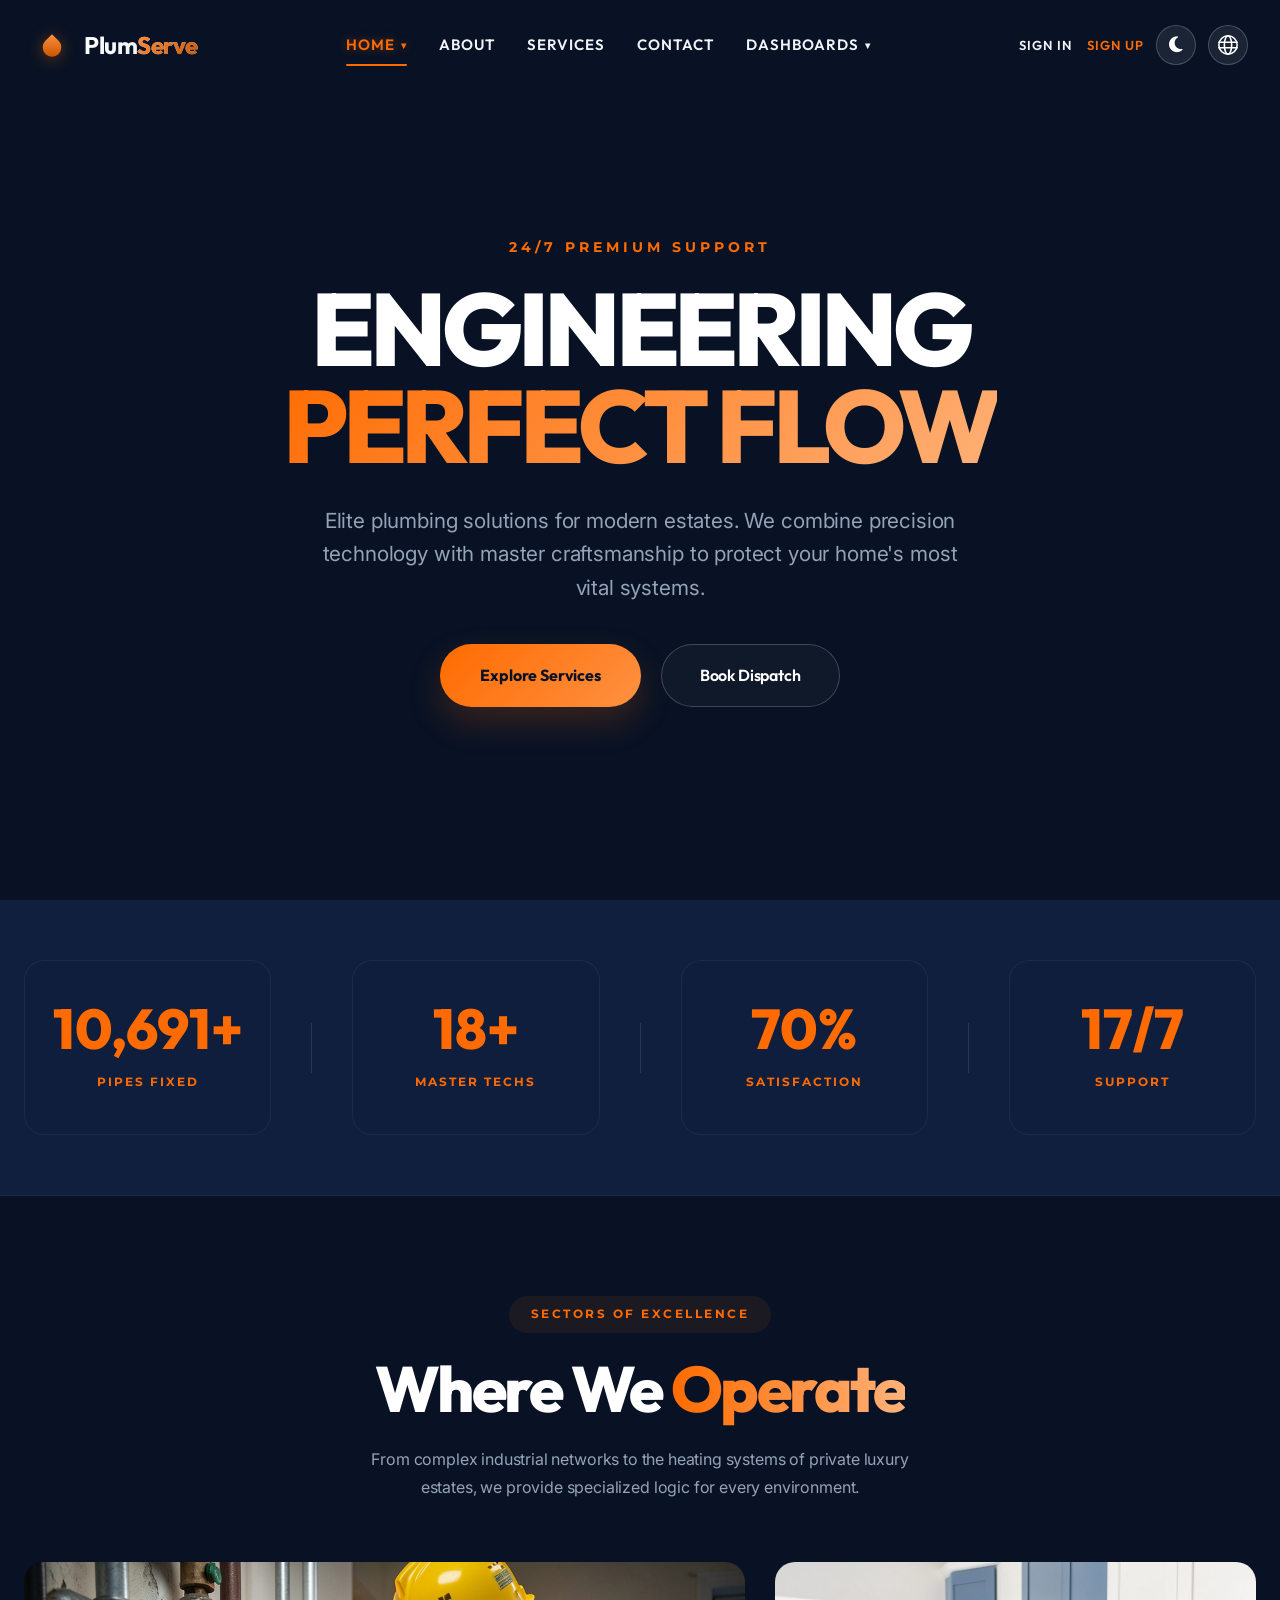
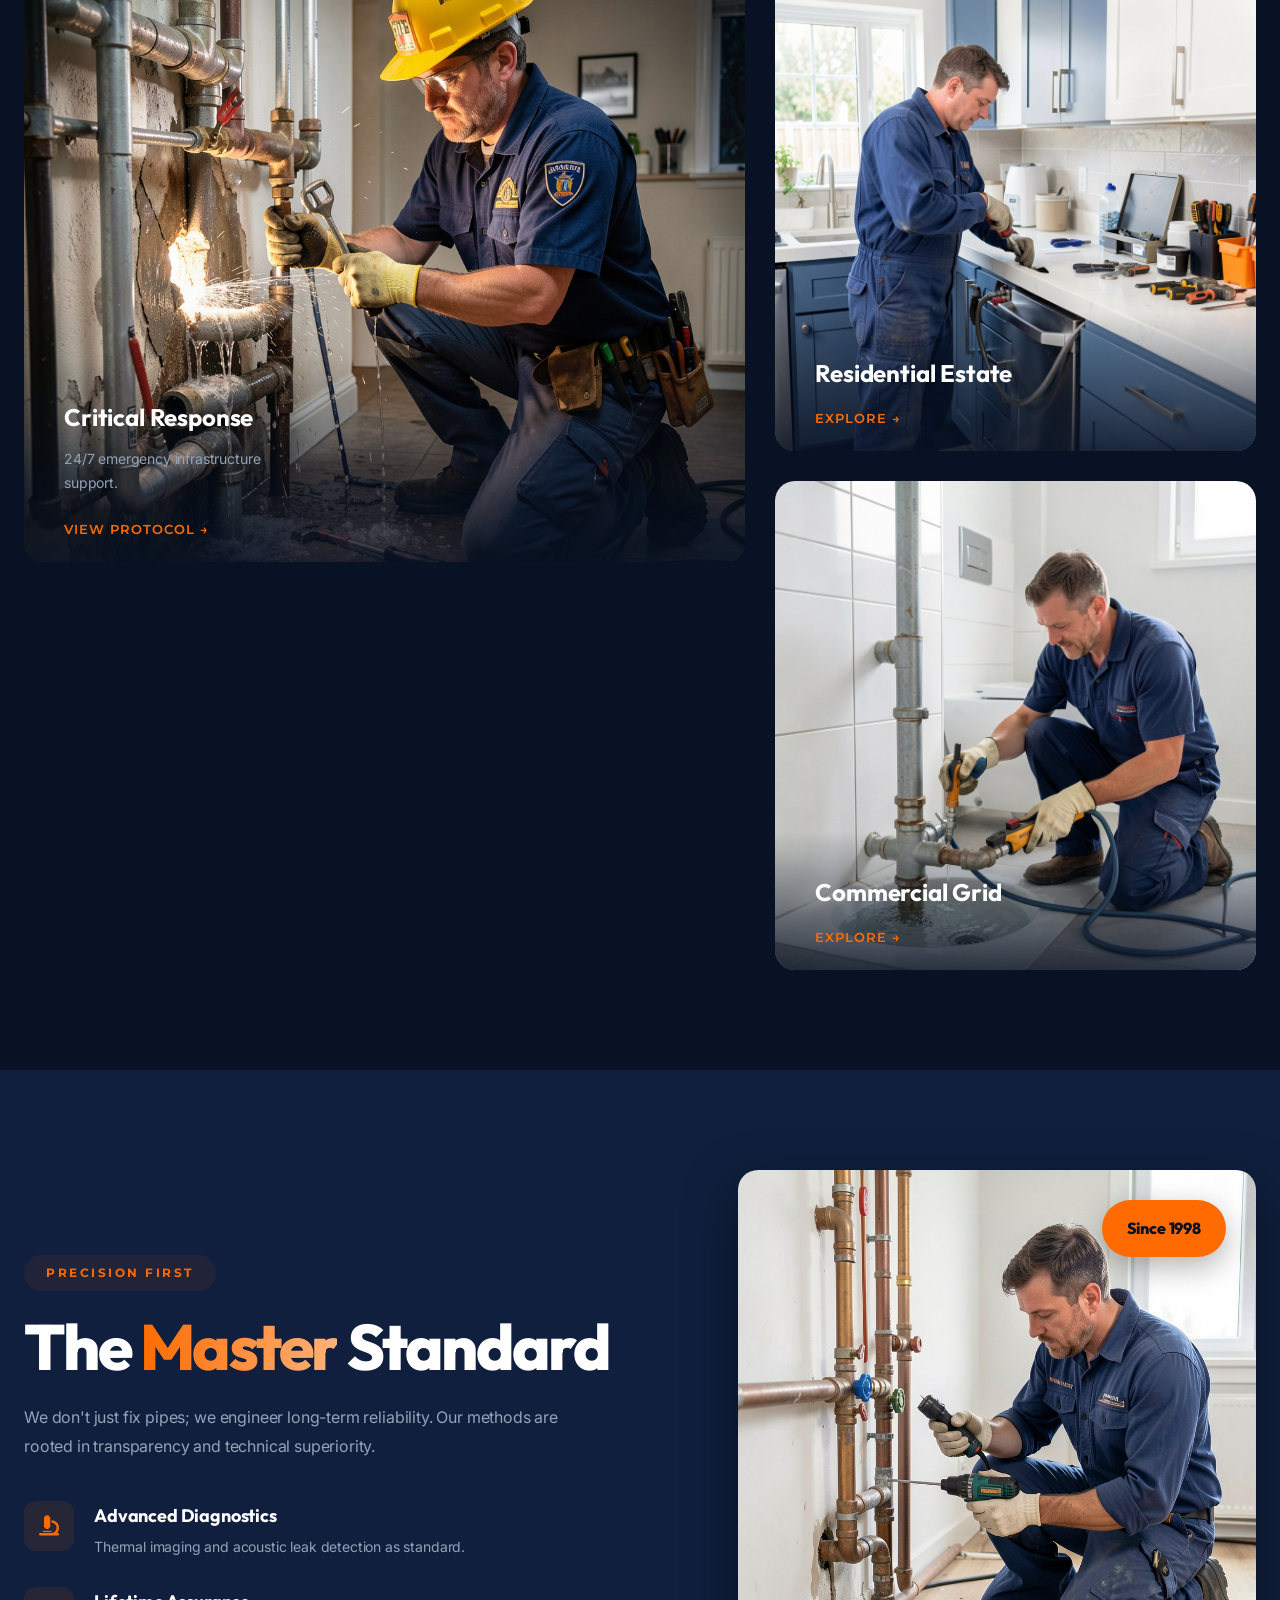
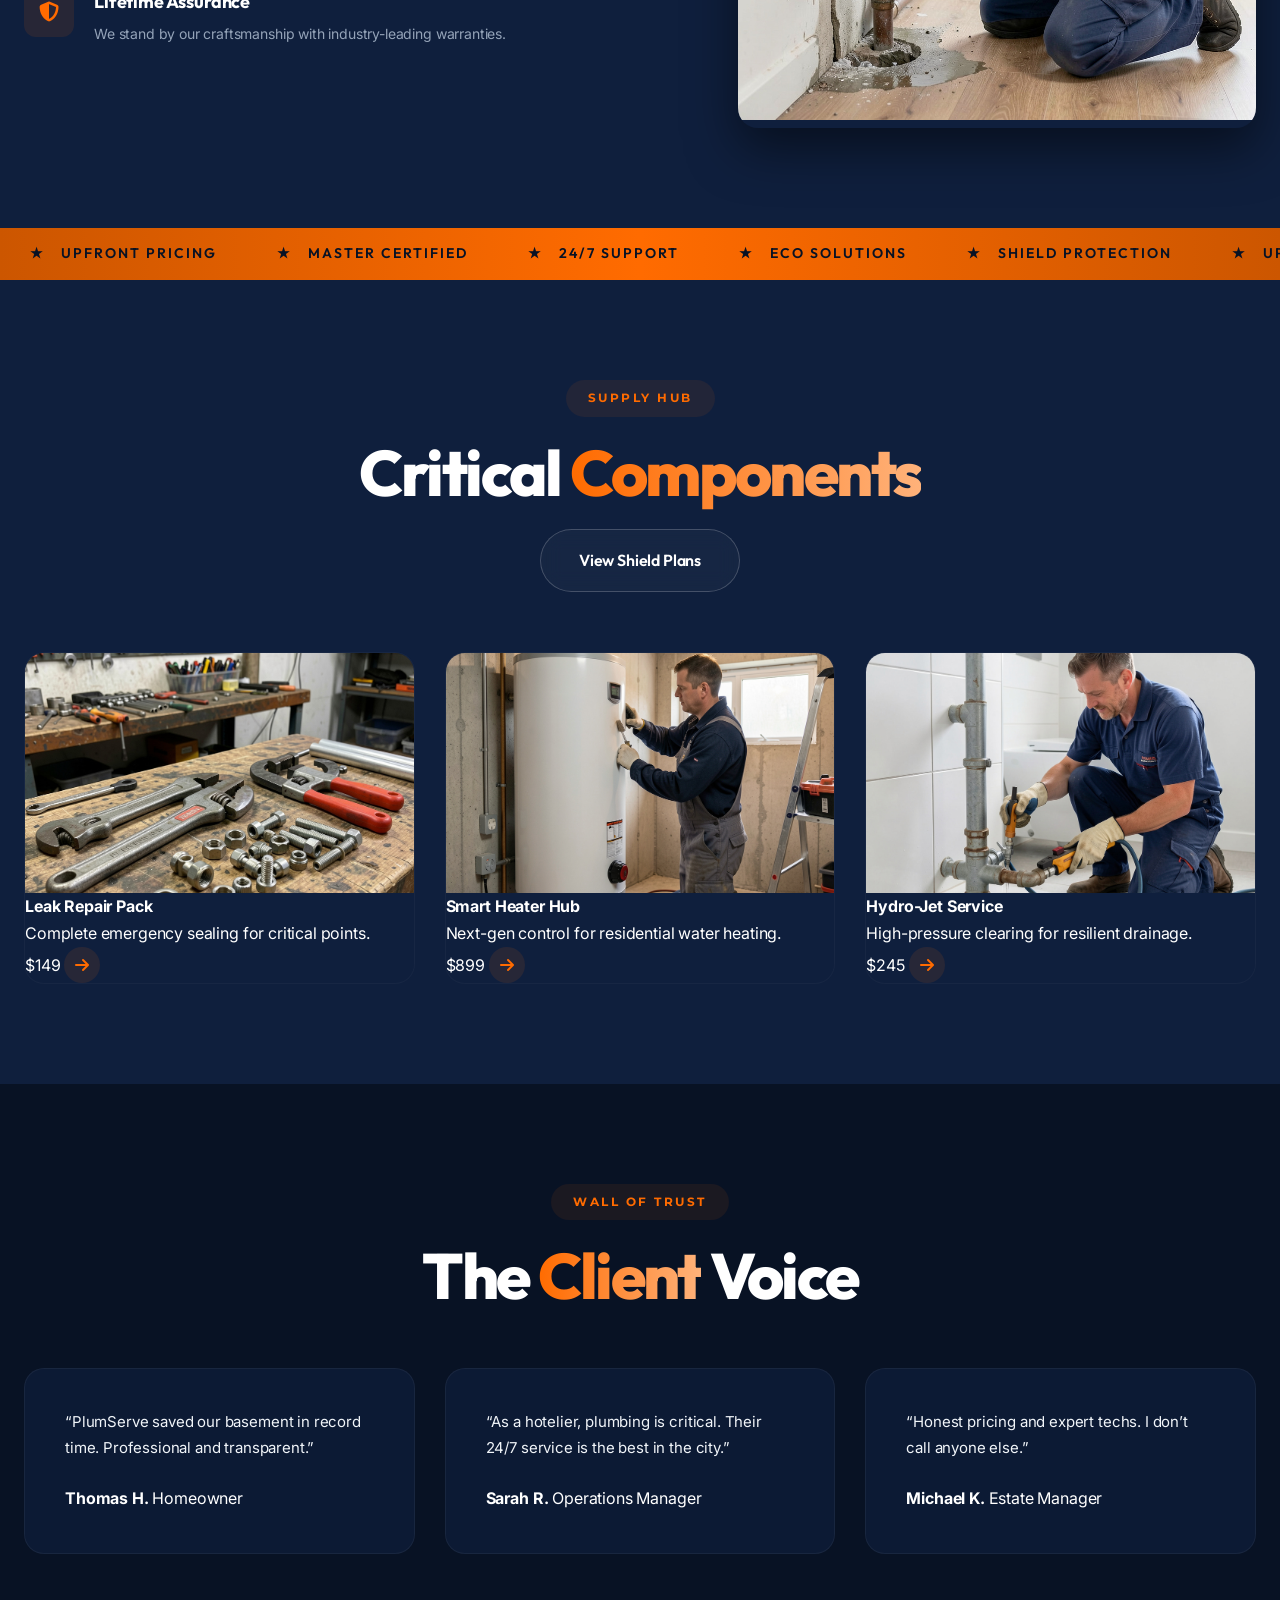
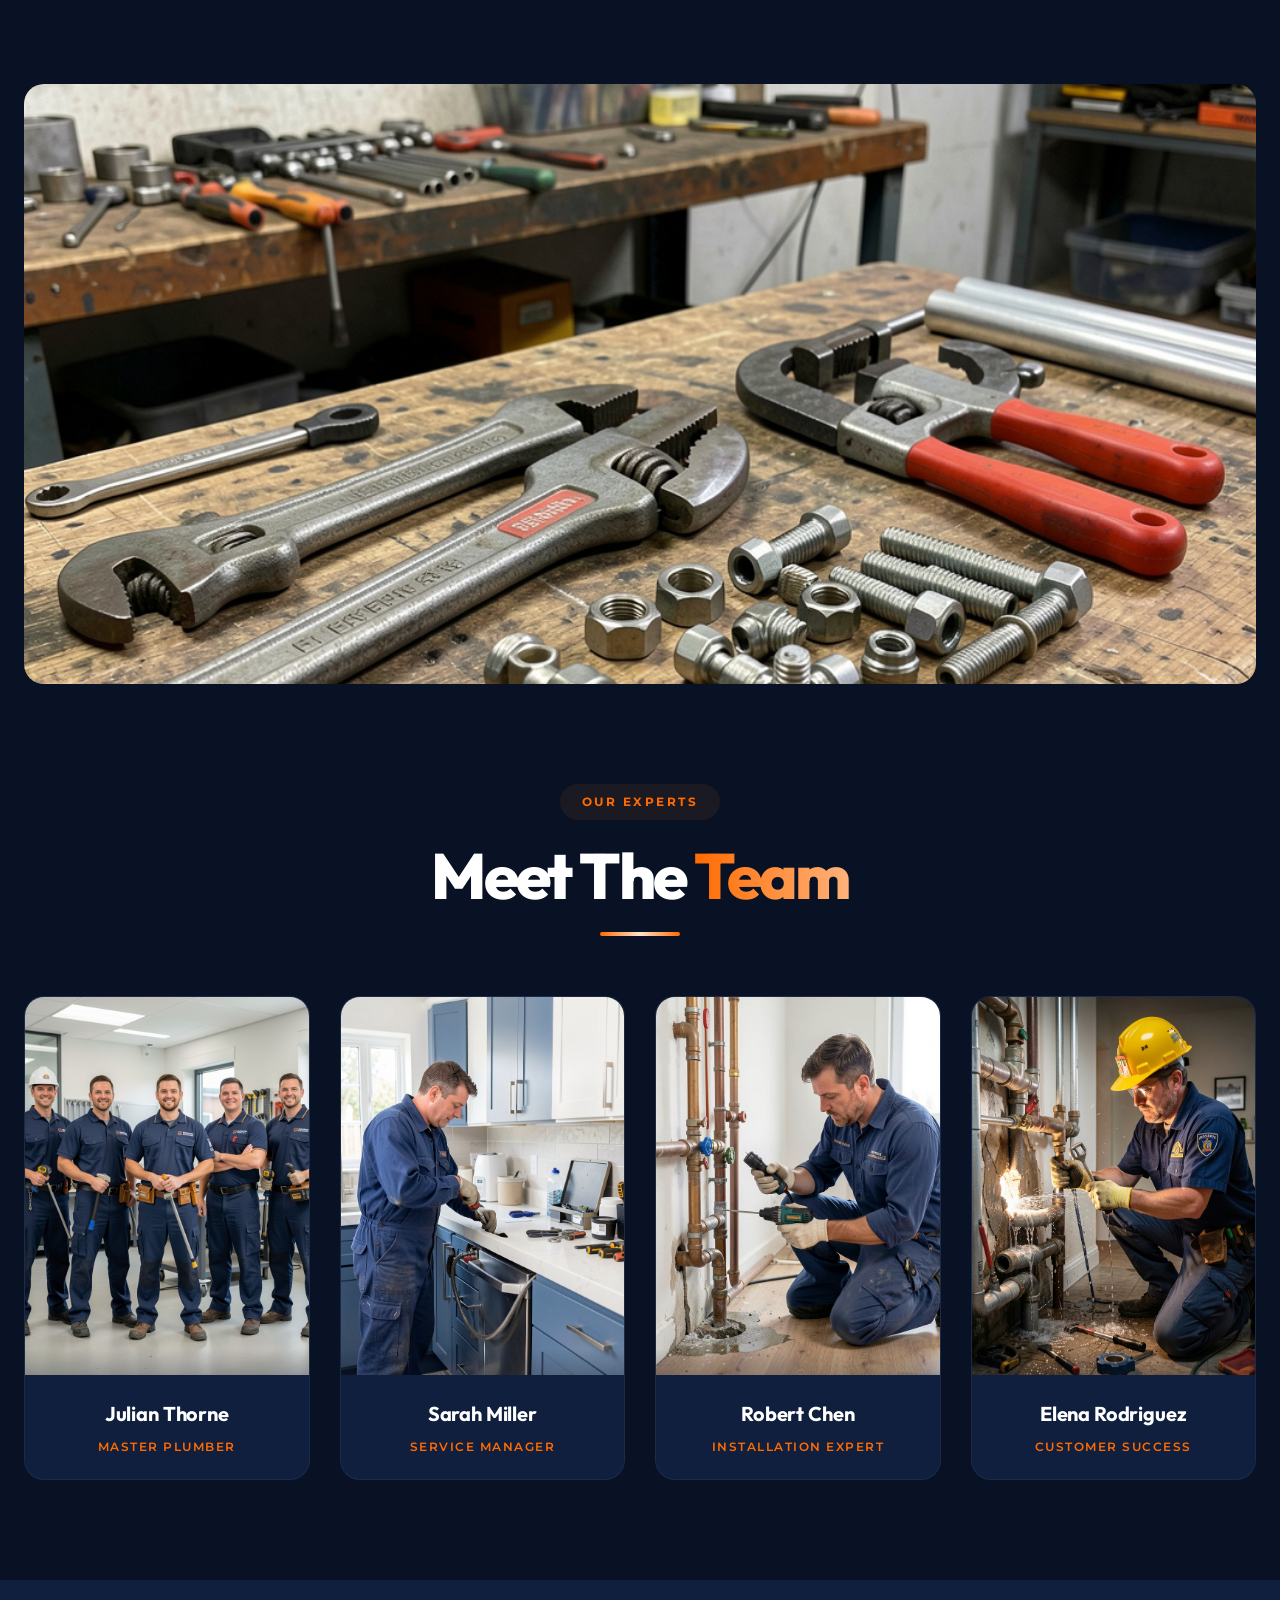
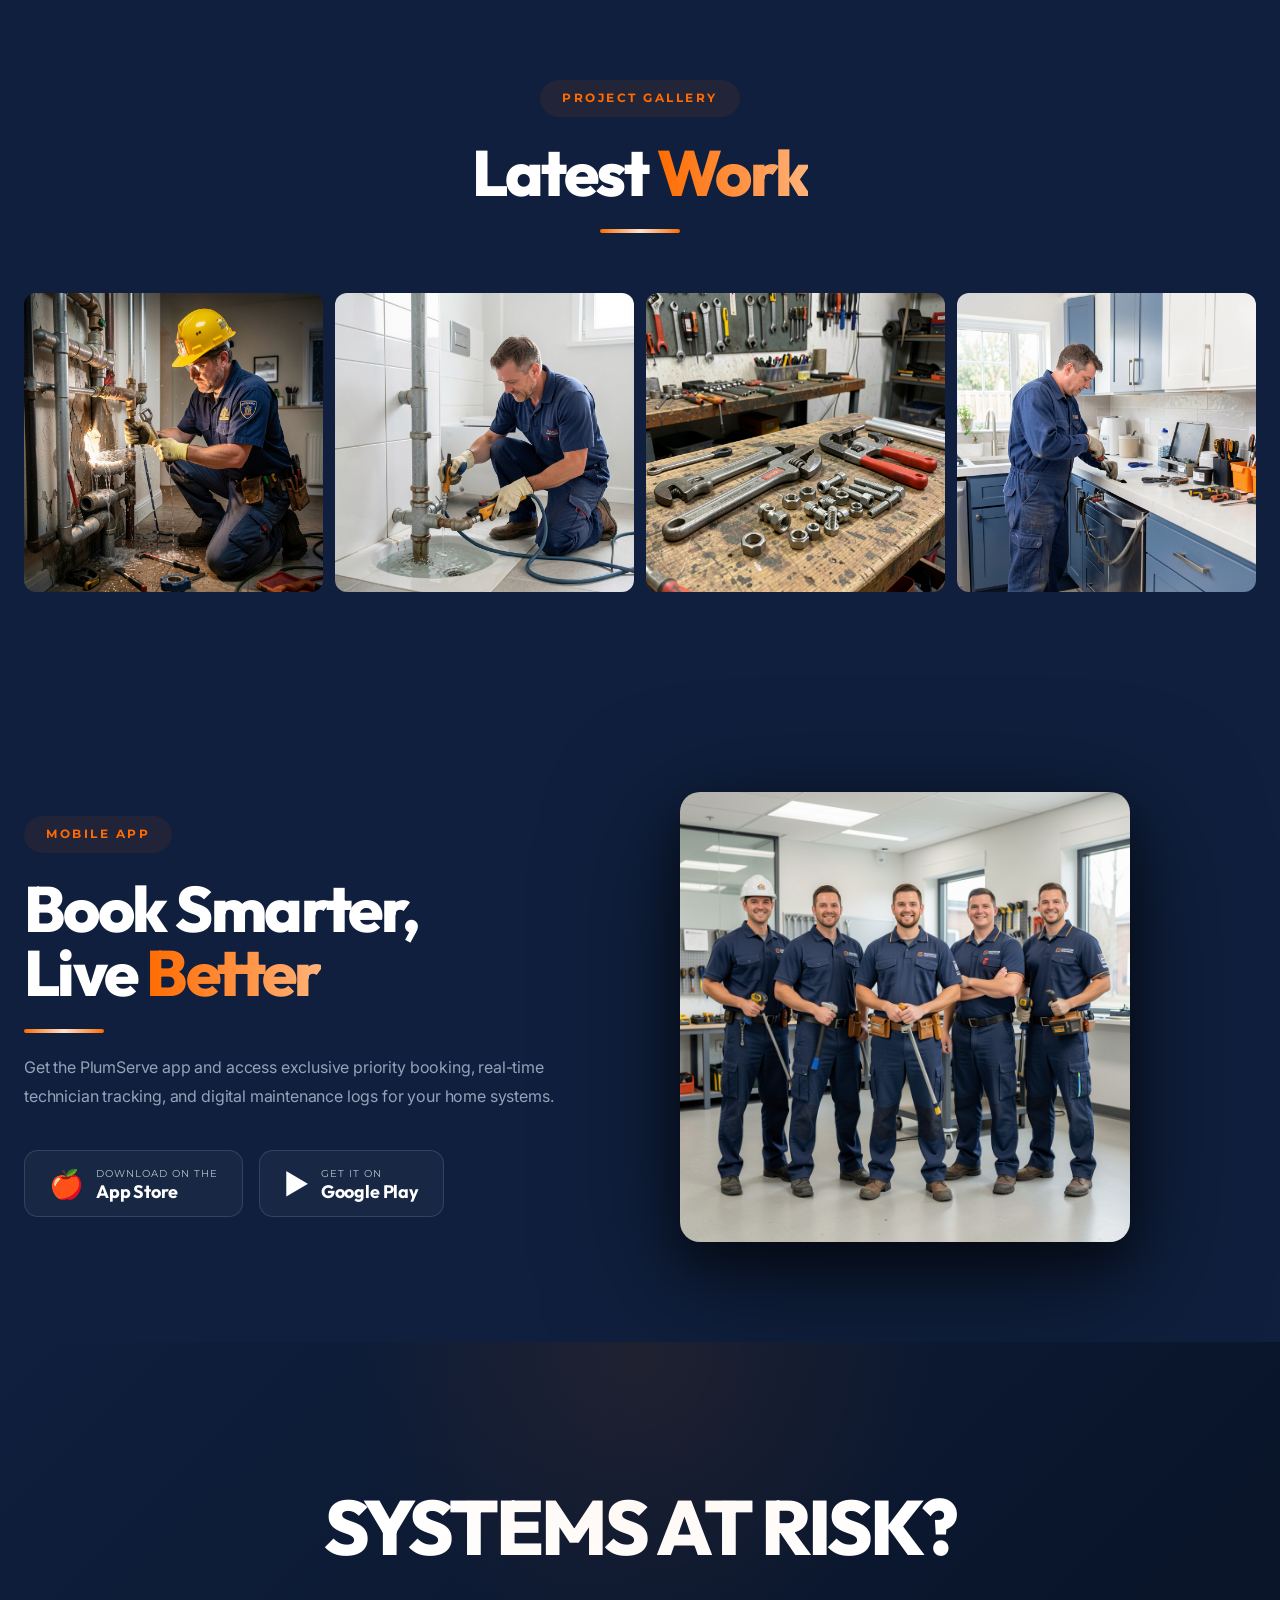
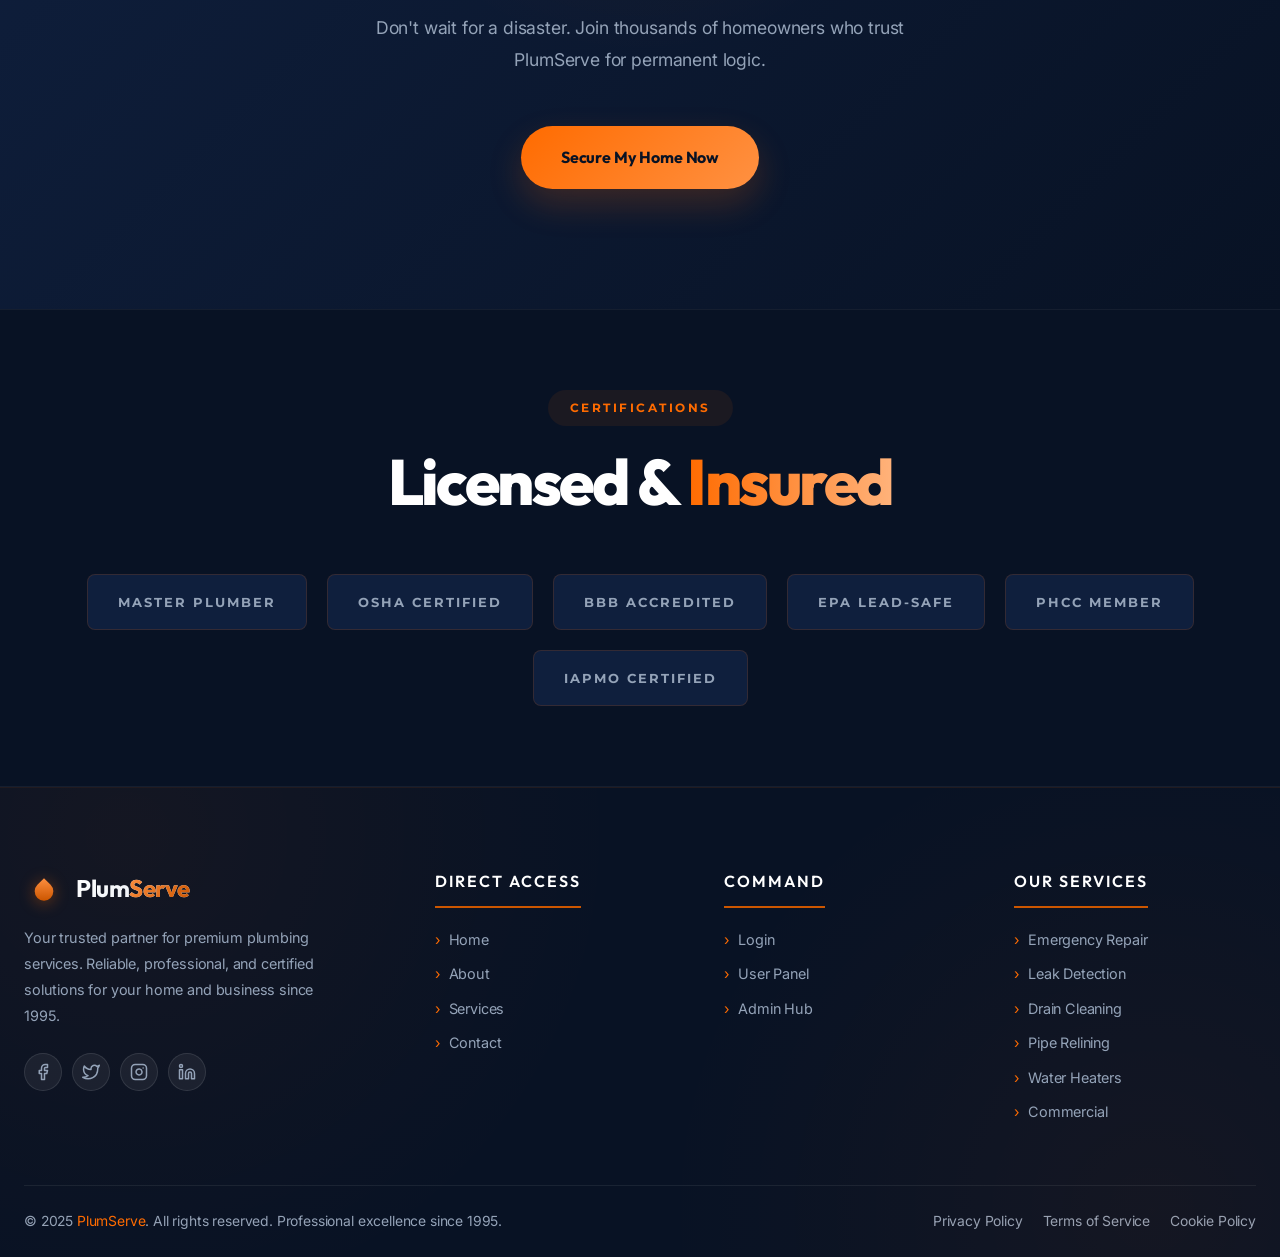
==== index.html @ 8a484437 "Initial commit" ====
<!DOCTYPE html>
<html lang="en" dir="ltr">

<head>
    <meta charset="UTF-8" />
    <meta name="viewport" content="width=device-width, initial-scale=1.0" />
    <meta name="description"
        content="PlumServe – Premium Plumbing Services. Fast, reliable, and professional solutions for all your plumbing needs." />
    <title>PlumServe – Premium Plumbing Services</title>
    <!-- Google Fonts -->
    <link rel="preconnect" href="https://fonts.googleapis.com" />
    <link rel="preconnect" href="https://fonts.gstatic.com" crossorigin />
    <link
        href="https://fonts.googleapis.com/css2?family=Outfit:wght@300;400;500;600;700;800&family=Montserrat:wght@400;500;600;700&family=Inter:wght@300;400;500;600&display=swap"
        rel="stylesheet">
    <!-- Font Awesome -->
    <link rel="stylesheet" href="https://cdnjs.cloudflare.com/ajax/libs/font-awesome/6.4.0/css/all.min.css" />
    <link rel="stylesheet" href="css/style.css" />
    <link rel="icon" href="favicon.svg" type="image/svg+xml" />
</head>

<body>

    <!-- ════════════════════════════════════════
     HEADER
════════════════════════════════════════ -->
    <header id="header">
        <div class="header-inner">

            <!-- Logo -->
            <a href="index.html" class="logo">
                <div class="logo-icon">
                    <svg class="brand-logo-svg" viewBox="0 0 24 24" fill="none" xmlns="http://www.w3.org/2000/svg">
                        <path d="M12 2.69l5.66 5.66a8 8 0 1 1-11.31 0z" fill="url(#droplet-gradient)"/>
                        <defs>
                            <linearGradient id="droplet-gradient" x1="12" y1="2" x2="12" y2="22" gradientUnits="userSpaceOnUse">
                                <stop stop-color="#ff9142"/>
                                <stop offset="1" stop-color="#cc5600"/>
                            </linearGradient>
                        </defs>
                    </svg>
                </div>
                <span class="logo-text">Plum<span>Serve</span></span>
            </a>

            <!-- Desktop Nav -->
            <nav class="main-nav" aria-label="Main navigation">

                <!-- Home Dropdown -->
                <div class="nav-item">
                    <a href="#hero" class="nav-link active">Home <span class="arrow">▾</span></a>
                    <div class="dropdown">
                        <a href="index.html">Home 1 (Residential)</a>
                        <a href="index2.html">Home 2 (Commercial)</a>
                    </div>
                </div>

                <div class="nav-item"><a href="about.html" class="nav-link">About</a></div>
                <div class="nav-item"><a href="services.html" class="nav-link">Services</a></div>

                <div class="nav-item"><a href="contact.html" class="nav-link">Contact</a></div>

                <!-- Dashboards Dropdown -->
                <div class="nav-item">
                    <a href="#" class="nav-link">Dashboards <span class="arrow">▾</span></a>
                    <div class="dropdown">
                        <a href="dashboard-user.html">User Dashboard</a>
                        <a href="dashboard-admin.html">Admin Dashboard</a>
                    </div>
                </div>
            </nav>

            <!-- Right: Globe -->
            <div class="header-actions">
                <div class="header-auth-links" style="display:flex; gap:15px; align-items:center;">
                    <a href="login.html" class="nav-link" style="padding:0; text-transform:uppercase; font-size:13px; font-weight:600; letter-spacing:1px;">Sign In</a>
                    <a href="signup.html" class="nav-link nav-signup" style="padding:0; text-transform:uppercase; font-size:13px; font-weight:600; letter-spacing:1px;">Sign Up</a>
                </div>
                
                <button class="theme-btn" id="theme-btn" aria-label="Toggle Dark/Light Mode" title="Toggle Theme">
                    <i class="fa-solid fa-moon"></i>
                </button>
                <button class="globe-btn" id="globe-btn" aria-label="Toggle RTL/LTR direction" title="Toggle RTL/LTR">
                    <svg xmlns="http://www.w3.org/2000/svg" width="22" height="22" viewBox="0 0 24 24" fill="none"
                        stroke="currentColor" stroke-width="1.7" stroke-linecap="round" stroke-linejoin="round">
                        <circle cx="12" cy="12" r="10" />
                        <ellipse cx="12" cy="12" rx="4" ry="10" />
                        <line x1="2" y1="9" x2="22" y2="9" />
                        <line x1="2" y1="15" x2="22" y2="15" />
                    </svg>
                    <span class="dir-label" id="dir-label">LTR</span>
                </button>
                <button class="hamburger" id="hamburger" aria-label="Open menu" aria-expanded="false">
                    <span></span><span></span><span></span>
                </button>
            </div>
        </div>
    </header>

    <!-- Mobile Nav -->
    <div class="mobile-overlay" id="mobile-overlay"></div>
    <nav class="mobile-nav" id="mobile-nav" aria-label="Mobile navigation">
        <div class="mobile-nav-item">
            <span class="mobile-nav-link active" data-toggle="#mob-home-dd">Home <span class="arrow">▾</span></span>
            <div class="mobile-dropdown" id="mob-home-dd">
                <a href="index.html" class="active">Home 1</a>
                <a href="index2.html">Home 2</a>
            </div>
        </div>
        <div class="mobile-nav-item"><a href="about.html" class="mobile-nav-link">About</a></div>
        <div class="mobile-nav-item"><a href="services.html" class="mobile-nav-link">Services</a></div>

        <div class="mobile-nav-item"><a href="contact.html" class="mobile-nav-link">Contact</a></div>
        <div class="mobile-nav-item">
            <span class="mobile-nav-link" data-toggle="#mob-dash-dd">Dashboards <span class="arrow">▾</span></span>
            <div class="mobile-dropdown" id="mob-dash-dd">
                <a href="dashboard-user.html">User Dashboard</a>
                <a href="dashboard-admin.html">Admin Dashboard</a>
            </div>
        </div>
        <div class="mobile-nav-item"><a href="login.html" class="mobile-nav-link">Sign In</a></div>
        <div class="mobile-nav-item"><a href="signup.html" class="mobile-nav-link">Sign Up</a></div>
    </nav>

    <!-- ════════════════════════════════════════
     SECTION 1 — HERO
════════════════════════════════════════ -->
    <section id="hero" class="hero-immersive">
        <div class="hero-bg-overlay"></div>
        <div class="container hero-content-centered">
            <div class="hero-text-wrap reveal">
                <span class="hero-tag">24/7 Premium Support</span>
                <h1 class="hero-title-large">
                    ENGINEERING <br />
                    <span>PERFECT FLOW</span>
                </h1>
                <p class="hero-para">
                    Elite plumbing solutions for modern estates. We combine precision technology with master
                    craftsmanship to protect your home's most vital systems.
                </p>
                <div class="hero-cta-group">
                    <a href="services.html" class="btn-primary">Explore Services</a>
                    <a href="contact.html" class="btn-outline">Book Dispatch</a>
                </div>
            </div>


        </div>
    </section>

    <!-- ══ SECTION 2 — STATS STRIP (Relocated & Redesigned) ══ -->
    <section class="stats-strip">
        <div class="container">
            <div class="stats-row">
                <div class="stat-item reveal">
                    <span class="stat-number" data-target="15000" data-suffix="+">0</span>
                    <span class="stat-label">Pipes Fixed</span>
                </div>
                <div class="stat-divider"></div>
                <div class="stat-item reveal reveal-delay-1">
                    <span class="stat-number" data-target="25" data-suffix="+">0</span>
                    <span class="stat-label">Master Techs</span>
                </div>
                <div class="stat-divider"></div>
                <div class="stat-item reveal reveal-delay-2">
                    <span class="stat-number" data-target="99" data-suffix="%">0</span>
                    <span class="stat-label">Satisfaction</span>
                </div>
                <div class="stat-divider"></div>
                <div class="stat-item reveal reveal-delay-3">
                    <span class="stat-number" data-target="24" data-suffix="/7">0</span>
                    <span class="stat-label">Support</span>
                </div>
            </div>
        </div>
    </section>

    <!-- ════════════════════════════════════════
     SECTION 3 — SERVICE CATEGORIZATION (Was Sec 4)
    ════════════════════════════════════════ -->
    <section id="categories" class="section-padding">
        <div class="container">
            <div class="section-header left-align">
                <span class="section-tag">Sectors of Excellence</span>
                <h2 class="section-title">Where We <span>Operate</span></h2>
                <p class="section-desc">From complex industrial networks to the heating systems of private luxury
                    estates, we provide specialized logic for every environment.</p>
            </div>
            <div class="categories-masonry">
                <div class="cat-item large reveal">
                    <img src="assets/images/freepik__emergency-plumber-repairing-burst-pipe-in-a-home-w__58423.png"
                        alt="Emergency Repair" />
                    <div class="cat-content">
                        <h3>Critical Response</h3>
                        <p>24/7 emergency infrastructure support.</p>
                        <a href="services.html#emergency" class="text-link">View Protocol →</a>
                    </div>
                </div>
                <div class="cat-item-group">
                    <div class="cat-item reveal reveal-delay-1">
                        <img src="assets/images/freepik__professional-plumber-repairing-pipes-in-a-modern-h__58419.png"
                            alt="Residential" />
                        <div class="cat-content">
                            <h3>Residential Estate</h3>
                            <a href="services.html#residential" class="text-link">Explore →</a>
                        </div>
                    </div>
                    <div class="cat-item reveal reveal-delay-2">
                        <img src="assets/images/freepik__plumber-cleaning-a-clogged-drain-pipe-in-a-bathroo__58421.png"
                            alt="Commercial" />
                        <div class="cat-content">
                            <h3>Commercial Grid</h3>
                            <a href="services.html#commercial" class="text-link">Explore →</a>
                        </div>
                    </div>
                </div>
            </div>
        </div>
    </section>

    <!-- ════════════════════════════════════════
     SECTION 4 — PRECISION FEATURES (Was Sec 3)
    ════════════════════════════════════════ -->
    <section id="precision" class="section-padding alt-bg">
        <div class="container">
            <div class="precision-split">
                <div class="precision-content reveal">
                    <span class="section-tag">Precision First</span>
                    <h2 class="section-title">The <span>Master</span> Standard</h2>
                    <p class="section-desc">We don't just fix pipes; we engineer long-term reliability. Our methods are
                        rooted in transparency and technical superiority.</p>

                    <div class="feature-list">
                        <div class="feature-item-small">
                            <div class="fi-icon"><i class="fa-solid fa-microscope"></i></div>
                            <div class="fi-text">
                                <h4>Advanced Diagnostics</h4>
                                <p>Thermal imaging and acoustic leak detection as standard.</p>
                            </div>
                        </div>
                        <div class="feature-item-small">
                            <div class="fi-icon"><i class="fa-solid fa-shield-halved"></i></div>
                            <div class="fi-text">
                                <h4>Lifetime Assurance</h4>
                                <p>We stand by our craftsmanship with industry-leading warranties.</p>
                            </div>
                        </div>
                    </div>
                </div>
                <div class="precision-visual reveal from-right">
                    <div class="pv-wrapper">
                        <img src="assets/images/freepik__professional-plumber-inspecting-water-leak-in-resi__58420.png"
                            alt="Precision" />
                        <div class="pv-badge">Since 1998</div>
                    </div>
                </div>
            </div>
        </div>
    </section>

    <!-- ══ SECTION 5 — TICKER ══ -->
    <div id="ticker" aria-hidden="true" class="ticker-v2">
        <div class="ticker-track">

            <div class="ticker-item"><span>★</span> UPFRONT PRICING</div>
            <div class="ticker-item"><span>★</span> MASTER CERTIFIED</div>
            <div class="ticker-item"><span>★</span> 24/7 SUPPORT</div>
            <div class="ticker-item"><span>★</span> ECO SOLUTIONS</div>
            <div class="ticker-item"><span>★</span> SHIELD PROTECTION</div>
            <!-- Duplicates for loop -->

            <div class="ticker-item"><span>★</span> UPFRONT PRICING</div>
            <div class="ticker-item"><span>★</span> MASTER CERTIFIED</div>
            <div class="ticker-item"><span>★</span> 24/7 SUPPORT</div>
        </div>
    </div>


    <!-- ════════════════════════════════════════
     SECTION 7 — ESSENTIALS (Products)
    ════════════════════════════════════════ -->
    <section id="essentials" class="section-padding alt-bg">
        <div class="container">
            <div class="section-header split-header">
                <div>
                    <span class="section-tag">Supply Hub</span>
                    <h2 class="section-title">Critical <span>Components</span></h2>
                </div>
                <a href="services.html" class="btn-outline">View Shield Plans</a>
            </div>
            <div class="essentials-row">
                <div class="essential-card reveal">
                    <div class="ec-img">
                        <img src="assets/images/freepik__professional-plumbing-tools-arranged-on-workbench-__58424.png"
                            alt="Repair" />
                    </div>
                    <div class="ec-info">
                        <h4>Leak Repair Pack</h4>
                        <p>Complete emergency sealing for critical points.</p>
                        <div class="ec-footer">
                            <span class="price">$149</span>
                            <a href="contact.html" class="icon-link"><i class="fa-solid fa-arrow-right"></i></a>
                        </div>
                    </div>
                </div>
                <div class="essential-card reveal reveal-delay-1">
                    <div class="ec-img">
                        <img src="assets/images/freepik__professional-plumber-installing-a-modern-water-hea__58422.png"
                            alt="Heater" />
                    </div>
                    <div class="ec-info">
                        <h4>Smart Heater Hub</h4>
                        <p>Next-gen control for residential water heating.</p>
                        <div class="ec-footer">
                            <span class="price">$899</span>
                            <a href="contact.html" class="icon-link"><i class="fa-solid fa-arrow-right"></i></a>
                        </div>
                    </div>
                </div>
                <div class="essential-card reveal reveal-delay-2">
                    <div class="ec-img">
                        <img src="assets/images/freepik__plumber-cleaning-a-clogged-drain-pipe-in-a-bathroo__58421.png"
                            alt="Jetting" />
                    </div>
                    <div class="ec-info">
                        <h4>Hydro-Jet Service</h4>
                        <p>High-pressure clearing for resilient drainage.</p>
                        <div class="ec-footer">
                            <span class="price">$245</span>
                            <a href="contact.html" class="icon-link"><i class="fa-solid fa-arrow-right"></i></a>
                        </div>
                    </div>
                </div>
            </div>
        </div>
    </section>


    <!-- ══ SECTION 9 — TESTIMONIALS (Masonry) ══ -->
    <section id="trust" class="section-padding">
        <div class="container">
            <div class="section-header centered">
                <span class="section-tag">Wall of Trust</span>
                <h2 class="section-title">The <span>Client</span> Voice</h2>
            </div>
            <div class="trust-masonry">
                <div class="trust-card reveal-scale">
                    <div class="tc-quote">“PlumServe saved our basement in record time. Professional and transparent.”
                    </div>
                    <div class="tc-meta">
                        <strong>Thomas H.</strong>
                        <span>Homeowner</span>
                    </div>
                </div>
                <div class="trust-card reveal-scale reveal-delay-1">
                    <div class="tc-quote">“As a hotelier, plumbing is critical. Their 24/7 service is the best in the
                        city.”</div>
                    <div class="tc-meta">
                        <strong>Sarah R.</strong>
                        <span>Operations Manager</span>
                    </div>
                </div>
                <div class="trust-card reveal-scale reveal-delay-2">
                    <div class="tc-quote">“Honest pricing and expert techs. I don’t call anyone else.”</div>
                    <div class="tc-meta">
                        <strong>Michael K.</strong>
                        <span>Estate Manager</span>
                    </div>
                </div>
            </div>
        </div>
    </section>

    <!-- ══ SECTION 10 — VIDEO ══ -->
    <section id="video" class="video-section-v2 reveal">
        <div class="container">
            <div class="video-box">
                <img src="assets/images/freepik__professional-plumbing-tools-arranged-on-workbench-__58424.png"
                    alt="Video" />
                <div class="video-content">
                    <button class="play-trigger"><i class="fa-solid fa-play"></i></button>
                    <h3>The PlumServe Method</h3>
                    <p>Experience the precision behind our 50,000+ completed jobs.</p>
                </div>
            </div>
        </div>
    </section>



    <!-- ════════════════════════════════════════
     SECTION 11 — TEAM
════════════════════════════════════════ -->
    <section id="team">
        <div class="container">
            <div class="section-header">
                <span class="section-tag">Our Experts</span>
                <h2 class="section-title">Meet The <span>Team</span></h2>
                <div class="gold-line"></div>
            </div>
            <div class="team-grid">
                <div class="team-card reveal-scale">
                    <div class="team-img">
                        <img src="assets/images/freepik__team-of-professional-plumbers-standing-together-wi__58425.png"
                            alt="John Wick" loading="lazy" />
                        <div class="team-social">
                            <a href="#" class="team-social-link">𝕏</a>
                            <a href="#" class="team-social-link">in</a>
                            <a href="#" class="team-social-link">📸</a>
                        </div>
                    </div>
                    <div class="team-info">
                        <div class="team-name">Julian Thorne</div>
                        <div class="team-role">Master Plumber</div>
                    </div>
                </div>
                <div class="team-card reveal reveal-delay-1">
                    <div class="team-img">
                        <img src="assets/images/freepik__professional-plumber-repairing-pipes-in-a-modern-h__58419.png"
                            alt="Sarah Miller" loading="lazy" />
                        <div class="team-social">
                            <a href="#" class="team-social-link">𝕏</a>
                            <a href="#" class="team-social-link">in</a>
                            <a href="#" class="team-social-link">📸</a>
                        </div>
                    </div>
                    <div class="team-info">
                        <div class="team-name">Sarah Miller</div>
                        <div class="team-role">Service Manager</div>
                    </div>
                </div>
                <div class="team-card reveal reveal-delay-2">
                    <div class="team-img">
                        <img src="assets/images/freepik__professional-plumber-inspecting-water-leak-in-resi__58420.png"
                            alt="Robert Chen" loading="lazy" />
                        <div class="team-social">
                            <a href="#" class="team-social-link">𝕏</a>
                            <a href="#" class="team-social-link">in</a>
                            <a href="#" class="team-social-link">📸</a>
                        </div>
                    </div>
                    <div class="team-info">
                        <div class="team-name">Robert Chen</div>
                        <div class="team-role">Installation Expert</div>
                    </div>
                </div>
                <div class="team-card reveal reveal-delay-3">
                    <div class="team-img">
                        <img src="assets/images/freepik__emergency-plumber-repairing-burst-pipe-in-a-home-w__58423.png"
                            alt="Elena Rodriguez" loading="lazy" />
                        <div class="team-social">
                            <a href="#" class="team-social-link">𝕏</a>
                            <a href="#" class="team-social-link">in</a>
                            <a href="#" class="team-social-link">📸</a>
                        </div>
                    </div>
                    <div class="team-info">
                        <div class="team-name">Elena Rodriguez</div>
                        <div class="team-role">Customer Success</div>
                    </div>
                </div>
            </div>
        </div>
    </section>

    <!-- ════════════════════════════════════════
     SECTION 12 — GALLERY / LOOKBOOK
════════════════════════════════════════ -->
    <section id="gallery">
        <div class="container">
            <div class="section-header">
                <span class="section-tag">Project Gallery</span>
                <h2 class="section-title">Latest <span>Work</span></h2>
                <div class="gold-line"></div>
            </div>
            <div class="gallery-grid">
                <div class="gallery-item reveal"><img
                        src="assets/images/freepik__emergency-plumber-repairing-burst-pipe-in-a-home-w__58423.png"
                        alt="Project 1" loading="lazy" />
                    <div class="gallery-overlay"><span>🔍</span></div>
                </div>
                <div class="gallery-item reveal reveal-delay-1"><img
                        src="assets/images/freepik__plumber-cleaning-a-clogged-drain-pipe-in-a-bathroo__58421.png"
                        alt="Project 2" loading="lazy" />
                    <div class="gallery-overlay"><span>🔍</span></div>
                </div>
                <div class="gallery-item reveal reveal-delay-2"><img
                        src="assets/images/freepik__professional-plumbing-tools-arranged-on-workbench-__58424.png"
                        alt="Project 3" loading="lazy" />
                    <div class="gallery-overlay"><span>🔍</span></div>
                </div>
                <div class="gallery-item reveal reveal-delay-3"><img
                        src="assets/images/freepik__professional-plumber-repairing-pipes-in-a-modern-h__58419.png"
                        alt="Project 4" loading="lazy" />
                    <div class="gallery-overlay"><span>🔍</span></div>
                </div>
            </div>
        </div>
    </section>

    <!-- ════════════════════════════════════════
     SECTION 13 — APP DOWNLOAD
════════════════════════════════════════ -->
    <section id="app-download">
        <div class="container">
            <div class="app-grid">
                <div class="app-content reveal from-left">
                    <span class="section-tag">Mobile App</span>
                    <h2 class="section-title">Book Smarter,<br />Live <span>Better</span></h2>
                    <div class="gold-line" style="margin:0 0 20px;"></div>
                    <p class="section-desc">Get the PlumServe app and access exclusive priority booking, real-time
                        technician tracking,
                        and digital maintenance logs for your home systems.</p>
                    <div class="app-badges">
                        <a href="#" class="app-badge">
                            <span class="store-icon">🍎</span>
                            <div class="app-badge-text">
                                <div class="small">Download on the</div>
                                <div class="big">App Store</div>
                            </div>
                        </a>
                        <a href="#" class="app-badge">
                            <span class="store-icon">▶</span>
                            <div class="app-badge-text">
                                <div class="small">Get it on</div>
                                <div class="big">Google Play</div>
                            </div>
                        </a>
                    </div>
                </div>
                <div class="app-visual reveal from-right">
                    <img src="assets/images/freepik__team-of-professional-plumbers-standing-together-wi__58425.png"
                        alt="PlumServe Mobile App" loading="lazy" />
                </div>
            </div>
        </div>
    </section>



    <!-- ════════════════════════════════════════
     SECTION 13 — CTA
    ════════════════════════════════════════ -->
    <section class="final-cta reveal">
        <div class="container text-center">
            <h2>SYSTEMS AT RISK?</h2>
            <p>Don't wait for a disaster. Join thousands of homeowners who trust PlumServe for permanent logic.</p>
            <a href="contact.html" class="btn-primary">Secure My Home Now</a>
        </div>
    </section>



    <!-- ════════════════════════════════════════
     SECTION 17 — PARTNERS
════════════════════════════════════════ -->
    <section id="partners">
        <div class="container">
            <div class="section-header">
                <span class="section-tag">Certifications</span>
                <h2 class="section-title">Licensed & <span>Insured</span></h2>
            </div>
            <div class="partners-grid">
                <div class="partner-item reveal">MASTER PLUMBER</div>
                <div class="partner-item reveal reveal-delay-1">OSHA CERTIFIED</div>
                <div class="partner-item reveal reveal-delay-2">BBB ACCREDITED</div>
                <div class="partner-item reveal reveal-delay-3">EPA LEAD-SAFE</div>
                <div class="partner-item reveal reveal-delay-4">PHCC MEMBER</div>
                <div class="partner-item reveal">IAPMO CERTIFIED</div>
            </div>
        </div>
    </section>



    <!-- ════════════════════════════════════════
     SECTION 20 — FOOTER
════════════════════════════════════════ -->
    <footer id="footer">
        <div class="container">
            <div class="footer-grid">
                <!-- Brand -->
                <div class="footer-brand">
                    <a href="index.html" class="logo">
                        <div class="logo-icon">
                            <svg class="brand-logo-svg" viewBox="0 0 24 24" fill="none" xmlns="http://www.w3.org/2000/svg">
                                <path d="M12 2.69l5.66 5.66a8 8 0 1 1-11.31 0z" fill="url(#droplet-gradient)"/>
                                <defs>
                                    <linearGradient id="droplet-gradient" x1="12" y1="2" x2="12" y2="22" gradientUnits="userSpaceOnUse">
                                        <stop stop-color="#ff9142"/>
                                        <stop offset="1" stop-color="#cc5600"/>
                                    </linearGradient>
                                </defs>
                            </svg>
                        </div>
                        <span class="logo-text">Plum<span>Serve</span></span>
                    </a>
                    <p>Your trusted partner for premium plumbing services. Reliable, professional, and certified
                        solutions for your home and business since 1995.
                    </p>
                    <div class="footer-socials">
                        <a href="#" class="social-link" aria-label="Facebook"><svg viewBox="0 0 24 24" fill="none"
                                stroke="currentColor" stroke-width="2" stroke-linecap="round" stroke-linejoin="round">
                                <path d="M18 2h-3a5 5 0 0 0-5 5v3H7v4h3v8h4v-8h3l1-4h-4V7a1 1 0 0 1 1-1h3z" />
                            </svg></a>
                        <a href="#" class="social-link" aria-label="Twitter"><svg viewBox="0 0 24 24" fill="none"
                                stroke="currentColor" stroke-width="2" stroke-linecap="round" stroke-linejoin="round">
                                <path
                                    d="M23 3a10.9 10.9 0 0 1-3.14 1.53 4.48 4.48 0 0 0-7.86 3v1A10.66 10.66 0 0 1 3 4s-4 9 5 13a11.64 11.64 0 0 1-7 2c9 5 20 0 20-11.5a4.5 4.5 0 0 0-.08-.83A7.72 7.72 0 0 0 23 3z" />
                            </svg></a>
                        <a href="#" class="social-link" aria-label="Instagram"><svg viewBox="0 0 24 24" fill="none"
                                stroke="currentColor" stroke-width="2" stroke-linecap="round" stroke-linejoin="round">
                                <rect x="2" y="2" width="20" height="20" rx="5" ry="5" />
                                <path d="M16 11.37A4 4 0 1 1 12.63 8 4 4 0 0 1 16 11.37z" />
                                <line x1="17.5" y1="6.5" x2="17.51" y2="6.5" />
                            </svg></a>
                        <a href="#" class="social-link" aria-label="LinkedIn"><svg viewBox="0 0 24 24" fill="none"
                                stroke="currentColor" stroke-width="2" stroke-linecap="round" stroke-linejoin="round">
                                <path
                                    d="M16 8a6 6 0 0 1 6 6v7h-4v-7a2 2 0 0 0-2-2 2 2 0 0 0-2 2v7h-4v-7a6 6 0 0 1 6-6z" />
                                <rect x="2" y="9" width="4" height="12" />
                                <circle cx="4" cy="4" r="2" />
                            </svg></a>
                    </div>
                </div>
                <!-- Quick Links -->
                <div class="footer-col reveal">
                    <h4>Direct Access</h4>
                    <ul>
                        <li><a href="index.html">Home</a></li>
                        <li><a href="about.html">About</a></li>
                        <li><a href="services.html">Services</a></li>
                        <li><a href="contact.html">Contact</a></li>
                    </ul>
                </div>
                <div class="footer-col reveal reveal-delay-2">
                    <h4>Command</h4>
                    <ul>
                        <li><a href="login.html">Login</a></li>
                        <li><a href="dashboard-user.html">User Panel</a></li>
                        <li><a href="dashboard-admin.html">Admin Hub</a></li>
                    </ul>
                </div>
                <!-- Services -->
                <div class="footer-col">
                    <h4>Our Services</h4>
                    <ul>
                        <li><a href="services.html#emergency">Emergency Repair</a></li>
                        <li><a href="services.html#leak">Leak Detection</a></li>
                        <li><a href="services.html#drain">Drain Cleaning</a></li>
                        <li><a href="services.html#relining">Pipe Relining</a></li>
                        <li><a href="services.html#heaters">Water Heaters</a></li>
                        <li><a href="services.html#commercial">Commercial</a></li>
                    </ul>
                </div>

            </div>
            <!-- Bottom bar -->
            <div class="footer-bottom">
                <div class="footer-copy">© 2025 <span>PlumServe</span>. All rights reserved. Professional excellence
                    since 1995.
                </div>
                <div class="footer-links">
                    <a href="#">Privacy Policy</a>
                    <a href="#">Terms of Service</a>
                    <a href="#">Cookie Policy</a>
                </div>
            </div>
        </div>
    </footer>

    <!-- Back to Top -->
    <button id="back-to-top" aria-label="Back to top"><svg viewBox="0 0 24 24" fill="none" stroke="currentColor"
            stroke-width="2" stroke-linecap="round" stroke-linejoin="round" style="width:20px;height:20px;">
            <polyline points="18 15 12 9 6 15" />
        </svg></button>

    <script src="js/main.js"></script>
</body>

</html>
---- css/style.css ----
html, body {
    overflow-x: hidden;
    width: 100%;
}

@import url('https://fonts.googleapis.com/css2?family=Outfit:wght@300;400;500;600;700;800&family=Montserrat:wght@400;500;600;700&family=Inter:wght@300;400;500;600&display=swap');

:root {
    /* Plumbing Premium Colors - Refined Palette */
    --gold: #ff6b00;
    --gold-light: #ff9142;
    --gold-dark: #cc5600;
    --navy: #081224;
    /* Deeper Navy */
    --navy-mid: #0f1f3d;
    --navy-light: #1a2f5a;
    --navy-card: rgba(15, 31, 61, 0.7);
    /* Translucent cards */
    --white: #ffffff;
    --off-white: #f1f5f9;
    --gray: #94a3b8;

    /* Typography System */
    --font-heading: 'Outfit', sans-serif;
    --font-sub: 'Montserrat', sans-serif;
    --font-body: 'Inter', sans-serif;

    --transition: 0.4s cubic-bezier(0.2, 0, 0.2, 1);
    --shadow-gold: 0 10px 30px rgba(255, 107, 0, 0.3);
    --shadow-card: 0 20px 50px rgba(0, 0, 0, 0.5);
    --radius: 20px;
    /* Softer corners */
    --header-h: 90px;
}

*,
*::before,
*::after {
    box-sizing: border-box;
    margin: 0;
    padding: 0;
}

html {
    scroll-behavior: smooth;
    font-size: 16px;
}

html[dir="rtl"] {
    direction: rtl;
}

html[data-theme="light"] {
    --navy: #f8fafc;
    --navy-mid: #ffffff;
    --navy-light: #f1f5f9;
    --navy-card: rgba(255, 255, 255, 0.95);
    --white: #0f172a;
    --off-white: #1e293b; /* Refined dark blue for better contrast */
    --gray: #475569;
}

html[data-theme="light"] #header.scrolled {
    background: rgba(255, 255, 255, 0.96);
    box-shadow: 0 2px 20px rgba(0, 0, 0, 0.1);
}

html[data-theme="light"] #header.scrolled .globe-btn,
html[data-theme="light"] #header.scrolled .theme-btn,
html[data-theme="light"] #header.scrolled .hamburger {
    background: rgba(0, 0, 0, 0.05) !important;
    border-color: rgba(0, 0, 0, 0.1) !important;
    color: #0f172a !important;
}

html[data-theme="light"] #header.scrolled .globe-btn:hover,
html[data-theme="light"] #header.scrolled .theme-btn:hover,
html[data-theme="light"] #header.scrolled .hamburger:hover {
    background: rgba(0, 0, 0, 0.12) !important;
    color: #0f172a !important;
    box-shadow: 0 4px 15px rgba(0, 0, 0, 0.08);
}

html[data-theme="light"] #header.scrolled .hamburger span {
    background: #0f172a !important;
}

html[data-theme="light"] .hamburger:hover span {
    background: var(--navy);
}


body {
    font-family: var(--font-body);
    background: var(--navy);
    color: var(--white);
    overflow-x: hidden;
    line-height: 1.7;
    letter-spacing: -0.01em;
}

/* ===== SCROLLBAR ===== */
::-webkit-scrollbar {
    width: 6px;
}

::-webkit-scrollbar-track {
    background: var(--navy);
}

::-webkit-scrollbar-thumb {
    background: var(--gold);
    border-radius: 3px;
}

/* ===== UTILITIES ===== */
.container {
    max-width: 1280px;
    margin: 0 auto;
    padding: 0 24px;
}

.section-tag {
    display: inline-block;
    font-family: var(--font-sub);
    font-size: 12px;
    font-weight: 700;
    letter-spacing: 2.5px;
    text-transform: uppercase;
    color: var(--gold);
    background: rgba(255, 107, 0, 0.08);
    padding: 8px 22px;
    border-radius: 50px;
    margin-bottom: 24px;
}

.section-title {
    font-family: var(--font-heading);
    font-size: clamp(2.5rem, 5vw, 4rem);
    font-weight: 800;
    letter-spacing: -0.04em;
    line-height: 1;
    margin-bottom: 24px;
}

.section-title span {
    background: linear-gradient(to right, var(--gold), #ffb27a);
    -webkit-background-clip: text;
    background-clip: text;
    -webkit-text-fill-color: transparent;
}

.section-desc {
    color: var(--gray);
    font-size: 1rem;
    max-width: 560px;
    line-height: 1.8;
}

.section-header {
    text-align: center;
    margin-bottom: 60px;
}

/* Utility: standard section padding */
.section-padding {
    padding: 100px 0;
    background: var(--navy);
}

/* Utility: alternating section background */
.alt-bg {
    background: var(--navy-mid) !important;
}

.section-header .section-desc {
    margin: 0 auto;
}

.btn-primary {
    display: inline-flex;
    align-items: center;
    gap: 12px;
    background: linear-gradient(135deg, var(--gold), #ff9142);
    color: var(--navy);
    font-family: var(--font-heading);
    font-weight: 700;
    font-size: 16px;
    padding: 18px 40px;
    border-radius: 100px;
    text-decoration: none;
    border: none;
    cursor: pointer;
    transition: var(--transition);
    box-shadow: 0 15px 35px rgba(255, 107, 0, 0.2);
}

.btn-primary:hover {
    transform: translateY(-5px);
    box-shadow: 0 20px 45px rgba(255, 107, 0, 0.4);
    filter: brightness(1.1);
}

.btn-outline {
    display: inline-flex;
    align-items: center;
    gap: 12px;
    background: rgba(255, 255, 255, 0.03);
    backdrop-filter: blur(10px);
    color: var(--white);
    font-family: var(--font-heading);
    font-weight: 600;
    font-size: 16px;
    padding: 17px 38px;
    border-radius: 100px;
    text-decoration: none;
    border: 1px solid rgba(255, 255, 255, 0.2);
    cursor: pointer;
    transition: var(--transition);
}

.btn-outline:hover {
    background: var(--white) !important;
    color: var(--navy) !important;
    border-color: var(--white) !important;
    transform: translateY(-5px);
}

.gold-line {
    width: 80px;
    height: 4px;
    background: var(--gold);
    border-radius: 2px;
    margin: 0 auto 30px;
    position: relative;
    overflow: hidden;
}

.gold-line::after {
    content: '';
    position: absolute;
    inset: 0;
    background: linear-gradient(90deg, transparent, rgba(255, 255, 255, 0.8), transparent);
    animation: lineShimmer 2s infinite;
}

@keyframes lineShimmer {
    0% {
        transform: translateX(-100%);
    }

    100% {
        transform: translateX(100%);
    }
}

/* Button Utilities */
.btn-gold {
    display: inline-flex;
    align-items: center;
    justify-content: center;
    padding: 14px 32px;
    background: var(--gold);
    color: var(--navy);
    font-family: var(--font-heading);
    font-weight: 700;
    text-transform: uppercase;
    letter-spacing: 1.5px;
    text-decoration: none;
    border: none;
    border-radius: 4px;
    transition: var(--transition);
    cursor: pointer;
}

.btn-gold:hover {
    background: var(--gold-light);
    transform: translateY(-2px);
    box-shadow: var(--shadow-gold);
}

.btn-outline-gold {
    display: inline-flex;
    align-items: center;
    justify-content: center;
    padding: 13px 30px;
    background: transparent;
    color: var(--gold);
    border: 2px solid var(--gold);
    font-family: var(--font-heading);
    font-weight: 700;
    text-transform: uppercase;
    letter-spacing: 1.5px;
    text-decoration: none;
    border-radius: 4px;
    transition: var(--transition);
    cursor: pointer;
}

.btn-outline-gold:hover {
    background: var(--gold);
    color: var(--navy);
    transform: translateY(-2px);
}

.btn-primary-large {
    display: inline-flex;
    align-items: center;
    justify-content: center;
    padding: 18px 48px;
    background: linear-gradient(135deg, var(--gold), var(--gold-dark));
    color: var(--navy);
    font-family: var(--font-heading);
    font-weight: 700;
    font-size: 1.2rem;
    text-transform: uppercase;
    letter-spacing: 2px;
    text-decoration: none;
    border-radius: 4px;
    transition: var(--transition);
    box-shadow: 0 10px 30px rgba(0, 0, 0, 0.3);
}

.btn-primary-large:hover {
    transform: translateY(-4px) scale(1.02);
    box-shadow: var(--shadow-gold);
}

/* ===== HEADER ===== */
#header {
    position: fixed;
    top: 0;
    left: 0;
    right: 0;
    z-index: 1000;
    height: var(--header-h);
    background: transparent;
    transition: background 0.4s, box-shadow 0.4s, height 0.4s;
    display: flex;
    align-items: center;
}

#header.scrolled {
    background: rgba(10, 14, 26, 0.96);
    backdrop-filter: blur(16px);
    box-shadow: 0 2px 30px rgba(0, 0, 0, 0.5);
    height: 72px; /* Increased slightly for premium feel */
}

html[data-theme="light"] #header.scrolled {
    background: rgba(255, 255, 255, 0.9);
    box-shadow: 0 2px 20px rgba(0, 0, 0, 0.05);
}

.header-inner {
    display: flex;
    align-items: center;
    justify-content: space-between;
    width: 100%;
    max-width: 1400px;
    margin: 0 auto;
    padding: 0 32px;
}

@media (max-width: 992px) {
    .header-auth-links {
        display: none !important;
    }
}

@media (max-width: 1024px) {
    .main-nav,
    .header-auth-links {
        display: none !important;
    }

    .hamburger {
        display: flex !important;
    }
}

@media (max-width: 480px) {
    .header-inner {
        padding: 0 12px;
    }
}

/* Logo */
.logo {
    display: flex;
    align-items: center;
    gap: 12px;
    text-decoration: none;
    flex-shrink: 0;
    direction: ltr !important;
}

.logo-icon {
    display: flex;
    align-items: center;
    justify-content: center;
    height: 40px;
    width: 40px;
    filter: drop-shadow(0 2px 8px rgba(255, 107, 0, 0.4));
    transition: var(--transition);
}

.brand-logo-svg {
    height: 100%;
    width: 100%;
    display: block;
}

.logo:hover .logo-icon {
    filter: drop-shadow(0 4px 16px rgba(255, 107, 0, 0.7));
    transform: scale(1.05);
}







/* Nav */
.main-nav {
    display: flex;
    align-items: center;
    gap: 4px;
}

.nav-item {
    position: relative;
}

.nav-link {
    position: relative;
    display: flex;
    align-items: center;
    gap: 6px;
    font-family: var(--font-heading);
    font-weight: 600;
    font-size: 15px;
    letter-spacing: 1px;
    text-transform: uppercase;
    color: var(--off-white);
    text-decoration: none;
    padding: 10px 14px;
    border-radius: 4px;
    transition: var(--transition);
    white-space: nowrap;
}

.nav-link::after {
    content: '';
    position: absolute;
    bottom: 2px;
    left: 14px;
    right: 14px;
    height: 2px;
    background: var(--gold);
    transform: scaleX(0);
    transform-origin: right;
    transition: transform 0.4s cubic-bezier(0.4, 0, 0.2, 1);
    border-radius: 2px;
}

.nav-link:hover::after,
.nav-link.active::after {
    transform: scaleX(1);
    transform-origin: left;
}

.nav-link:hover,
.nav-link.active {
    color: var(--gold);
    text-shadow: 0 0 10px rgba(255, 107, 0, 0.4);
}

.nav-link .arrow {
    font-size: 10px;
    transition: transform 0.3s;
}

.nav-link.nav-signup {
    color: var(--gold) !important;
}

.nav-link.nav-signup:hover {
    color: var(--gold-light) !important;
}

.nav-item.dropdown-active .arrow {
    transform: rotate(180deg);
}

.dropdown {
    position: absolute;
    top: calc(100% + 8px);
    background: rgba(18, 24, 40, 0.98);
    backdrop-filter: blur(20px);
    border: 1px solid rgba(255, 107, 0, 0.2);
    border-radius: var(--radius);
    min-width: 200px;
    padding: 8px;
    box-shadow: var(--shadow-card);
    opacity: 0;
    visibility: hidden;
    transform: translateY(-8px);
    transition: all 0.3s ease;
    pointer-events: none;
}

html[dir="rtl"] .dropdown {
    left: auto;
    right: 0;
}

html[dir="ltr"] .dropdown {
    left: 0;
    right: auto;
}

.nav-item.dropdown-active .dropdown {
    opacity: 1;
    visibility: visible;
    transform: translateY(0);
    pointer-events: all;
}

.dropdown a {
    display: flex;
    align-items: center;
    gap: 10px;
    padding: 10px 16px;
    border-radius: 8px;
    color: var(--off-white);
    text-decoration: none;
    font-family: var(--font-heading);
    font-weight: 600;
    font-size: 14px;
    letter-spacing: 0.5px;
    text-transform: uppercase;
    transition: var(--transition);
}

.dropdown a:hover {
    background: rgba(255, 107, 0, 0.12);
    color: var(--gold);
    padding-inline-start: 22px;
}

.dropdown a .icon {
    font-size: 16px;
}

/* Globe / Header Actions */
.header-actions {
    display: flex;
    align-items: center;
    gap: 16px;
    flex-shrink: 0;
}

.globe-btn {
    display: flex;
    align-items: center;
    justify-content: center;
    width: 42px;
    height: 42px;
    border-radius: 50%;
    background: rgba(255, 255, 255, 0.08);
    border: 1px solid rgba(255, 255, 255, 0.3);
    color: #ffffff;
    font-size: 20px;
    cursor: pointer;
    transition: var(--transition);
    position: relative;
}

.globe-btn:hover {
    background: #ffffff;
    color: var(--navy);
    box-shadow: 0 4px 20px rgba(255, 255, 255, 0.2);
    transform: rotate(20deg) scale(1.1);
}

.login-btn {
    display: inline-flex;
    align-items: center;
    justify-content: center;
    padding: 8px 20px;
    background: var(--gold);
    color: var(--navy);
    font-family: var(--font-heading);
    font-weight: 700;
    font-size: 14px;
    text-transform: uppercase;
    letter-spacing: 1px;
    text-decoration: none;
    border-radius: 4px;
    transition: var(--transition);
    border: 1px solid var(--gold);
}

.login-btn:hover {
    background: transparent;
    color: var(--gold);
    box-shadow: 0 0 15px rgba(255, 107, 0, 0.3);
}

@media (max-width: 991px) {
    .header-actions .login-btn {
        display: none;
    }
}

.mobile-login-btn {
    display: flex;
    align-items: center;
    justify-content: center;
    width: 100%;
    padding: 14px;
    margin-top: 20px;
    background: linear-gradient(135deg, var(--gold), var(--gold-dark));
    color: var(--navy);
    font-family: var(--font-heading);
    font-weight: 700;
    text-transform: uppercase;
    letter-spacing: 2px;
    text-decoration: none;
    border-radius: 4px;
    transition: var(--transition);
}

.mobile-login-btn:hover {
    transform: scale(1.02);
    box-shadow: var(--shadow-gold);
}

.globe-btn .dir-label {
    display: none;
}

.theme-btn, .globe-btn, .hamburger {
    display: flex;
    align-items: center;
    justify-content: center;
    width: 40px;
    height: 40px;
    border-radius: 50%;
    background: rgba(255, 255, 255, 0.08);
    border: 1px solid rgba(255, 255, 255, 0.2);
    color: #ffffff;
    font-size: 18px;
    cursor: pointer;
    transition: var(--transition);
}

.hamburger {
    display: none;
    flex-direction: column;
    gap: 4px;
    width: 24px;
}

.theme-btn:hover, .globe-btn:hover, .hamburger:hover {
    background: #ffffff;
    color: var(--navy);
    box-shadow: 0 4px 15px rgba(255, 255, 255, 0.2);
    transform: translateY(-2px);
}



.header-actions {
    display: flex;
    align-items: center;
    gap: 12px;
}

.hamburger:hover {
    background: #ffffff;
    box-shadow: 0 4px 20px rgba(255, 255, 255, 0.2);
}

.hamburger:hover span {
    background: var(--navy);
}


.hamburger span {
    width: 22px; /* Slightly shorter for better centering in the 40px circle */
    height: 2px;
    background: var(--white);
    border-radius: 2px;
    transition: var(--transition);
    display: block;
}

.hamburger.open span:nth-child(1) {
    transform: translateY(7px) rotate(45deg);
}

.hamburger.open span:nth-child(2) {
    opacity: 0;
}

.hamburger.open span:nth-child(3) {
    transform: translateY(-7px) rotate(-45deg);
}

/* Mobile nav */
.mobile-nav {
    position: fixed;
    top: 0;
    right: -100%;
    width: 320px; /* Slightly wider */
    height: 100vh;
    background: var(--navy-mid);
    z-index: 1200; /* Above header */
    overflow-y: auto;
    padding: 90px 24px 40px;
    transition: right 0.4s cubic-bezier(0.4, 0, 0.2, 1);
    border-left: 1px solid rgba(255, 107, 0, 0.1);
    box-shadow: -10px 0 30px rgba(0, 0, 0, 0.2);
}

html[dir="rtl"] .mobile-nav {
    right: auto;
    left: -100%;
    border-left: none;
    border-right: 1px solid rgba(255, 107, 0, 0.15);
    transition: left 0.4s cubic-bezier(0.4, 0, 0.2, 1);
}

.mobile-nav.open {
    right: 0;
}

html[dir="rtl"] .mobile-nav.open {
    left: 0;
}

.mobile-overlay {
    position: fixed;
    inset: 0;
    background: rgba(0, 0, 0, 0.6);
    z-index: 1150; /* Above header, below nav */
    opacity: 0;
    visibility: hidden;
    transition: var(--transition);
}

.mobile-overlay.open {
    opacity: 1;
    visibility: visible;
}

.mobile-nav-item {
    border-bottom: 1px solid rgba(255, 255, 255, 0.07);
}

.mobile-nav-link {
    display: flex;
    align-items: center;
    justify-content: space-between;
    padding: 14px 0;
    font-family: var(--font-heading);
    font-weight: 600;
    font-size: 16px;
    letter-spacing: 1px;
    text-transform: uppercase;
    color: var(--off-white);
    text-decoration: none;
    cursor: pointer;
    transition: var(--transition);
}

@media (max-width: 480px) {
    .header-actions {
        gap: 8px;
    }

    .globe-btn {
        width: 36px;
        height: 36px;
        font-size: 16px;
    }
}

.mobile-nav-link:hover,
.mobile-nav-link.active {
    color: var(--gold);
}

.mobile-nav-link {
    position: relative;
}

.mobile-nav-link.active::after {
    content: '';
    position: absolute;
    bottom: 8px;
    left: 0;
    width: 30px;
    height: 2px;
    background: var(--gold);
    border-radius: 2px;
}

.mobile-dropdown {
    display: none;
    padding: 8px 0 8px 16px;
}

.mobile-dropdown.open {
    display: block;
}

.mobile-dropdown a {
    display: block;
    padding: 8px 0;
    color: var(--gray);
    font-family: var(--font-heading);
    font-weight: 500;
    font-size: 14px;
    text-decoration: none;
    transition: var(--transition);
}

.mobile-dropdown a:hover {
    color: var(--gold);
}

/* ===== HERO SECTION ===== */
#hero {
    position: relative;
    min-height: 100vh;
    display: flex;
    align-items: center;
    overflow: hidden;
}

.hero-bg {
    position: absolute;
    inset: 0;
    z-index: 0;
    background: url('https://images.unsplash.com/photo-1584622650111-993a426fbf0a?q=80&w=2070') center/cover no-repeat;
}

.hero-bg::after {
    content: '';
    position: absolute;
    inset: 0;
    background: linear-gradient(120deg, rgba(10, 14, 26, 0.92) 40%, rgba(10, 14, 26, 0.55) 100%);
}

.hero-particles {
    position: absolute;
    inset: 0;
    z-index: 1;
    pointer-events: none;
}

.hero-content {
    position: relative;
    z-index: 2;
    padding: 120px 0 80px;
}

.hero-eyebrow {
    font-family: var(--font-heading);
    font-size: 13px;
    font-weight: 700;
    letter-spacing: 5px;
    text-transform: uppercase;
    color: var(--gold);
    margin-bottom: 20px;
    display: flex;
    align-items: center;
    gap: 12px;
}

.hero-eyebrow::before {
    content: '';
    width: 40px;
    height: 2px;
    background: var(--gold);
}

html[dir="rtl"] .hero-eyebrow::before {
    content: none;
}

html[dir="rtl"] .hero-eyebrow::after {
    content: '';
    width: 40px;
    height: 2px;
    background: var(--gold);
}

.hero-title {
    font-family: var(--font-heading);
    font-size: clamp(3.5rem, 9vw, 8rem);
    line-height: 0.95;
    letter-spacing: 2px;
    color: var(--white);
    margin-bottom: 10px;
}

.hero-title .gold {
    color: var(--gold);
    text-shadow: 0 0 40px rgba(255, 107, 0, 0.5);
}

.hero-title .outline {
    -webkit-text-stroke: 2px var(--white);
    color: transparent;
}

.hero-subtitle {
    font-family: var(--font-heading);
    font-size: clamp(1.1rem, 2.5vw, 1.5rem);
    font-weight: 400;
    color: var(--gray);
    margin-bottom: 40px;
    max-width: 520px;
    letter-spacing: 1px;
}

@media (max-width: 480px) {
    .hero-eyebrow {
        letter-spacing: 2px;
        font-size: 11px;
    }

    .hero-eyebrow::before,
    .hero-eyebrow::after {
        width: 20px;
    }
}

.hero-actions {
    display: flex;
    gap: 16px;
    flex-wrap: wrap;
    margin-bottom: 60px;
}

.hero-stats {
    display: flex;
    gap: 40px;
    flex-wrap: wrap;
}



.hero-stat .num {
    font-family: var(--font-heading);
    font-size: 2.5rem;
    color: var(--gold);
    line-height: 1;
}

.hero-stat .label {
    font-family: var(--font-heading);
    font-size: 12px;
    letter-spacing: 2px;
    text-transform: uppercase;
    color: var(--gray);
}

.hero-scroll {
    position: absolute;
    bottom: 40px;
    left: 50%;
    transform: translateX(-50%);
    z-index: 2;
    display: flex;
    flex-direction: column;
    align-items: center;
    gap: 8px;
    color: var(--gray);
    font-size: 11px;
    letter-spacing: 3px;
    text-transform: uppercase;
    font-family: var(--font-heading);
}

.hero-scroll .scroll-line {
    width: 1px;
    height: 50px;
    background: linear-gradient(to bottom, var(--gold), transparent);
    animation: scrollPulse 2s ease-in-out infinite;
}

/* About Hero Specialized */
.about-hero {
    min-height: 85vh;
    padding-top: 100px;
}

.about-hero .hero-subtitle {
    max-width: 650px;
    margin-bottom: 30px;
}

.hero-tactical-grid {
    display: flex;
    gap: 20px;
    margin-top: 40px;
}

.t-item {
    font-family: var(--font-heading);
    font-weight: 700;
    font-size: 11px;
    letter-spacing: 2px;
    text-transform: uppercase;
    color: var(--gold);
    border: 1px solid rgba(255, 107, 0, 0.3);
    padding: 8px 16px;
    border-radius: 4px;
    background: rgba(255, 107, 0, 0.05);
}

@media (max-width: 768px) {
    .about-hero {
        min-height: 100vh;
        display: flex;
        align-items: center;
        padding-top: 80px;
        text-align: center;
    }

    .about-hero .hero-content {
        display: flex;
        flex-direction: column;
        align-items: center;
    }

    .hero-tactical-grid {
        justify-content: center;
        flex-wrap: wrap;
        gap: 10px;
    }

    .about-hero .hero-title-split {
        font-size: clamp(2.5rem, 8vw, 4rem);
    }

    .about-hero .hero-subtitle {
        font-size: 0.95rem;
        line-height: 1.6;
    }
}

/* ===== TICKER ===== */
#ticker {
    background: linear-gradient(90deg, var(--gold-dark), var(--gold), var(--gold-dark));
    padding: 14px 0;
    overflow: hidden;
    position: relative;
    z-index: 1;
}

.ticker-track {
    display: flex;
    gap: 0;
    animation: tickerScroll 30s linear infinite;
    width: max-content;
}

html[dir="rtl"] .ticker-track {
    animation: tickerScrollRTL 30s linear infinite;
}

.ticker-item {
    display: flex;
    align-items: center;
    gap: 16px;
    padding: 0 30px;
    font-family: var(--font-heading);
    font-size: 14px;
    font-weight: 600;
    letter-spacing: 2px;
    text-transform: uppercase;
    color: var(--navy);
    white-space: nowrap;
}

.ticker-item .dot {
    width: 6px;
    height: 6px;
    background: var(--navy);
    border-radius: 50%;
    flex-shrink: 0;
}

/* ===== FEATURES SECTION ===== */
#features {
    padding: 100px 0;
    background: var(--navy);
}

.features-grid {
    display: grid;
    grid-template-columns: repeat(auto-fit, minmax(220px, 1fr));
    gap: 28px;
}

.feature-card {
    background: var(--navy-card);
    border: 1px solid rgba(255, 107, 0, 0.1);
    border-radius: var(--radius);
    padding: 36px 28px;
    text-align: center;
    transition: var(--transition);
    position: relative;
    overflow: hidden;
    cursor: default;
}

.feature-card::before {
    content: '';
    position: absolute;
    inset: 0;
    background: linear-gradient(135deg, rgba(255, 107, 0, 0.05), transparent);
    opacity: 0;
    transition: var(--transition);
}

.feature-card:hover {
    transform: translateY(-8px);
    border-color: var(--gold);
    box-shadow: var(--shadow-gold);
}

.feature-card:hover::before {
    opacity: 1;
}

.feature-icon {
    font-size: 2.5rem;
    margin-bottom: 20px;
    display: flex;
    align-items: center;
    justify-content: center;
    color: var(--gold);
    transition: transform 0.4s;
    height: 60px;
}

.feature-card:hover .feature-icon {
    transform: scale(1.2) rotate(-5deg);
}

.feature-card h3 {
    font-family: var(--font-heading);
    font-size: 1.2rem;
    font-weight: 600;
    text-transform: uppercase;
    letter-spacing: 1px;
    color: var(--white);
    margin-bottom: 10px;
}

.feature-card p {
    font-size: 0.9rem;
    color: var(--gray);
    line-height: 1.7;
}

/* ══════════════════════════════════════════
   SECTION: CATEGORIES MASONRY
   ══════════════════════════════════════════ */
.categories-masonry {
    display: flex;
    gap: 30px;
    margin-top: 50px;
}

.cat-item {
    position: relative;
    border-radius: var(--radius);
    overflow: hidden;
    flex: 1;
    height: 400px;
    transition: var(--transition);
}

.cat-item.large {
    flex: 1.5;
    height: 600px;
}

.cat-item img {
    width: 100%;
    height: 100%;
    object-fit: cover;
    transition: transform 0.8s cubic-bezier(0.2, 0, 0.2, 1);
}

.cat-item-group {
    flex: 1;
    display: flex;
    flex-direction: column;
    gap: 30px;
}

.cat-content {
    position: absolute;
    bottom: 0;
    left: 0;
    right: 0;
    padding: 40px;
    background: linear-gradient(to top, rgba(8, 18, 36, 0.95), transparent);
    z-index: 2;
    transform: translateY(20px);
    transition: var(--transition);
}

.cat-item:hover .cat-content {
    transform: translateY(0);
}

.cat-item:hover img {
    transform: scale(1.1);
}

.cat-content h3 {
    font-family: var(--font-heading);
    font-size: 24px;
    font-weight: 700;
    margin-bottom: 10px;
    color: var(--white);
}

.cat-content p {
    font-size: 14px;
    color: var(--gray);
    margin-bottom: 20px;
    max-width: 250px;
}

.text-link {
    font-family: var(--font-sub);
    font-size: 13px;
    font-weight: 600;
    color: var(--gold);
    text-decoration: none;
    text-transform: uppercase;
    letter-spacing: 1px;
}

@media (max-width: 992px) {
    .categories-masonry {
        flex-direction: column;
    }

    .cat-item.large {
        height: 400px;
    }

    .cat-item {
        height: 350px;
    }
}

/* ══════════════════════════════════════════
   SECTION: PRECISION SPLIT
   ══════════════════════════════════════════ */
.precision-split {
    display: grid;
    grid-template-columns: 1.1fr 0.9fr;
    gap: 80px;
    align-items: center;
}

.feature-list {
    margin-top: 40px;
    display: flex;
    flex-direction: column;
    gap: 30px;
}

.feature-item-small {
    display: flex;
    gap: 20px;
    align-items: flex-start;
}

.fi-icon {
    width: 50px;
    height: 50px;
    background: rgba(255, 107, 0, 0.1);
    color: var(--gold);
    display: flex;
    align-items: center;
    justify-content: center;
    border-radius: 12px;
    font-size: 20px;
    flex-shrink: 0;
}

.fi-text h4 {
    font-family: var(--font-heading);
    font-size: 18px;
    font-weight: 700;
    margin-bottom: 5px;
}

.fi-text p {
    font-size: 14px;
    color: var(--gray);
    line-height: 1.5;
}

.precision-visual {
    position: relative;
}

.pv-wrapper {
    position: relative;
    border-radius: var(--radius);
    overflow: hidden;
    box-shadow: var(--shadow-card);
}

.pv-wrapper img {
    width: 100%;
    height: 550px;
    object-fit: cover;
}

.pv-badge {
    position: absolute;
    top: 30px;
    right: 30px;
    background: var(--gold);
    color: var(--navy);
    padding: 15px 25px;
    font-family: var(--font-heading);
    font-weight: 800;
    border-radius: 50px;
    box-shadow: 0 10px 30px rgba(0, 0, 0, 0.3);
}

@media (max-width: 992px) {
    .precision-split {
        grid-template-columns: 1fr;
        gap: 50px;
    }

    .pv-wrapper img {
        height: 400px;
    }
}

/* ===== STATS ===== */
#stats {
    padding: 100px 0;
    background: linear-gradient(135deg, var(--navy-light), var(--navy-mid));
    position: relative;
    overflow: hidden;
}

#stats::before {
    content: '';
    position: absolute;
    top: -50%;
    left: -10%;
    width: 500px;
    height: 500px;
    background: radial-gradient(circle, rgba(255, 107, 0, 0.08) 0%, transparent 70%);
    border-radius: 50%;
}

.stats-grid {
    display: grid;
    grid-template-columns: repeat(auto-fit, minmax(200px, 1fr));
    gap: 40px;
}

.stat-card {
    text-align: center;
    padding: 40px 20px;
    position: relative;
}

.stat-card::after {
    content: '';
    position: absolute;
    bottom: 0;
    left: 50%;
    transform: translateX(-50%);
    width: 40px;
    height: 2px;
    background: var(--gold);
}

.stat-number {
    font-family: var(--font-heading);
    font-size: clamp(3rem, 6vw, 5rem);
    color: var(--gold);
    line-height: 1;
    display: block;
}

.stat-label {
    font-family: var(--font-heading);
    font-size: 1rem;
    font-weight: 500;
    text-transform: uppercase;
    letter-spacing: 2px;
    color: var(--off-white);
    margin-top: 8px;
}

.stat-desc {
    font-size: 0.85rem;
    color: var(--gray);
    margin-top: 6px;
}

/* ══════════════════════════════════════════
   SECTION: SHIELD NETWORK (Membership)
   ══════════════════════════════════════════ */
.shield-grid {
    display: grid;
    grid-template-columns: repeat(auto-fit, minmax(300px, 1fr));
    gap: 30px;
    margin-top: 60px;
}

.shield-card {
    background: var(--navy-card);
    padding: 50px 40px;
    border-radius: var(--radius);
    border: 1px solid rgba(255, 255, 255, 0.05);
    transition: var(--transition);
    display: flex;
    flex-direction: column;
}

.shield-card.featured {
    background: linear-gradient(145deg, var(--navy-mid), #112443);
    border-color: rgba(255, 107, 0, 0.2);
    transform: scale(1.05);
    box-shadow: 0 30px 60px rgba(0, 0, 0, 0.4);
}

.sc-header {
    margin-bottom: 35px;
}

.sc-tier {
    font-family: var(--font-sub);
    font-size: 12px;
    font-weight: 700;
    text-transform: uppercase;
    letter-spacing: 2px;
    color: var(--gold);
    display: block;
    margin-bottom: 10px;
}

.sc-price {
    font-family: var(--font-heading);
    font-size: 48px;
    font-weight: 800;
    color: var(--white);
    line-height: 1;
}

.sc-price span {
    font-size: 16px;
    color: var(--gray);
    font-weight: 400;
}

.sc-list {
    list-style: none;
    padding: 0;
    margin: 0 0 40px;
    flex-grow: 1;
}

.sc-list li {
    padding: 12px 0;
    border-bottom: 1px solid rgba(255, 255, 255, 0.05);
    font-size: 15px;
    color: var(--off-white);
    display: flex;
    align-items: center;
    gap: 12px;
}

.sc-list li::before {
    content: '✓';
    color: var(--gold);
    font-weight: 800;
}

@media (max-width: 992px) {
    .shield-card.featured {
        transform: scale(1);
    }
}

/* ══════════════════════════════════════════
   SECTION: ESSENTIALS (Supply Hub)
   ══════════════════════════════════════════ */
.essentials-row {
    display: grid;
    grid-template-columns: repeat(auto-fit, minmax(320px, 1fr));
    gap: 30px;
    margin-top: 50px;
}

.essential-card {
    background: var(--navy-mid);
    border-radius: var(--radius);
    overflow: hidden;
    transition: var(--transition);
    border: 1px solid rgba(255, 255, 255, 0.03);
}

.essential-card:hover {
    transform: translateY(-10px);
    background: var(--navy-light);
}

.ec-img {
    height: 240px;
    overflow: hidden;
}

.ec-img img {
    width: 100%;
    height: 100%;
    object-fit: cover;
    transition: transform 0.6s;
}


/* ══════════════════════════════════════════
   SECTION: PROMO MODERN
   ══════════════════════════════════════════ */
.promo-modern {
    background: linear-gradient(135deg, var(--navy-mid), var(--navy-light));
    border-radius: var(--radius);
    padding: 80px;
    display: grid;
    grid-template-columns: 1fr 1fr;
    gap: 60px;
    align-items: center;
    position: relative;
    overflow: hidden;
}

.promo-modern::before {
    content: '';
    position: absolute;
    top: -50%;
    right: -10%;
    width: 600px;
    height: 600px;
    background: radial-gradient(circle, rgba(255, 107, 0, 0.1) 0%, transparent 70%);
}

.pm-offer {
    font-family: var(--font-heading);
    font-size: 80px;
    font-weight: 800;
    line-height: 1;
    color: var(--gold);
    margin-bottom: 20px;
}

.pm-text h3 {
    font-family: var(--font-heading);
    font-size: 36px;
    font-weight: 700;
    margin-bottom: 15px;
}

.pm-text p {
    font-size: 16px;
    color: var(--gray);
    margin-bottom: 30px;
}

@media (max-width: 992px) {
    .promo-modern {
        grid-template-columns: 1fr;
        padding: 50px;
        text-align: center;
    }

    .pm-offer {
        font-size: 60px;
    }
}

html[dir="rtl"] .brands-track {
    animation: tickerScrollRTL 20s linear infinite;
}

.brand-logo {
    font-family: var(--font-heading);
    font-size: 1.8rem;
    letter-spacing: 4px;
    color: rgba(255, 255, 255, 0.25);
    transition: var(--transition);
    white-space: nowrap;
    padding: 0 30px;
}

.brand-logo:hover {
    color: var(--gold);
}

/* ══════════════════════════════════════════
   SECTION: VIDEO BOX
   ══════════════════════════════════════════ */
.video-box {
    position: relative;
    height: 600px;
    border-radius: var(--radius);
    overflow: hidden;
    cursor: pointer;
}

.video-box img {
    width: 100%;
    height: 100%;
    object-fit: cover;
}

.vb-overlay {
    position: absolute;
    inset: 0;
    background: rgba(8, 18, 36, 0.5);
    display: flex;
    align-items: center;
    justify-content: center;
}

.vb-play {
    width: 100px;
    height: 100px;
    background: var(--gold);
    color: var(--navy);
    border-radius: 50%;
    display: flex;
    align-items: center;
    justify-content: center;
    font-size: 30px;
    transition: var(--transition);
    box-shadow: 0 0 0 15px rgba(255, 107, 0, 0.1);
}

.video-box:hover .vb-play {
    transform: scale(1.1);
    box-shadow: 0 0 0 25px rgba(255, 107, 0, 0.2);
}

/* ══════════════════════════════════════════
   SECTION: TRUST MASONRY (Testimonials)
   ══════════════════════════════════════════ */
.trust-masonry {
    columns: 3 350px;
    column-gap: 30px;
    margin-top: 50px;
}

.trust-card {
    break-inside: avoid;
    background: var(--navy-card);
    padding: 40px;
    border-radius: var(--radius);
    margin-bottom: 30px;
    border: 1px solid rgba(255, 255, 255, 0.05);
    transition: var(--transition);
}

.trust-card:hover {
    border-color: var(--gold);
    transform: translateY(-5px);
}

.tc-quote {
    font-size: 15px;
    line-height: 1.7;
    color: var(--off-white);
    margin-bottom: 25px;
}

.tc-user {
    display: flex;
    align-items: center;
    gap: 15px;
}

.tc-user img {
    width: 50px;
    height: 50px;
    border-radius: 50%;
    object-fit: cover;
}

.tc-user h5 {
    font-family: var(--font-heading);
    font-size: 16px;
    font-weight: 700;
}

.tc-user span {
    font-size: 12px;
    color: var(--gold);
}

/* ══════════════════════════════════════════
   SECTION: JOURNAL ROW (Blog)
   ══════════════════════════════════════════ */
.journal-row {
    display: grid;
    grid-template-columns: repeat(auto-fit, minmax(350px, 1fr));
    gap: 30px;
    margin-top: 50px;
}

.journal-card {
    background: var(--navy-mid);
    border-radius: var(--radius);
    overflow: hidden;
    transition: var(--transition);
}

.journal-card:hover {
    background: var(--navy-light);
}

.jc-img {
    height: 250px;
    overflow: hidden;
}

.jc-img img {
    width: 100%;
    height: 100%;
    object-fit: cover;
}

.jc-info {
    padding: 30px;
}

.jc-date {
    font-size: 12px;
    color: var(--gold);
    text-transform: uppercase;
    letter-spacing: 1px;
    margin-bottom: 10px;
    display: block;
}

.jc-info h4 {
    font-family: var(--font-heading);
    font-size: 22px;
    font-weight: 700;
    margin-bottom: 15px;
}

/* ══════════════════════════════════════════
   SECTION: APP WRAP
   ══════════════════════════════════════════ */
.app-wrap {
    background: linear-gradient(135deg, var(--navy-mid), #0a1e3b);
    padding: 100px 80px;
    border-radius: var(--radius);
    display: flex;
    align-items: center;
    gap: 80px;
}

.app-text {
    flex: 1;
}

.app-visual {
    flex: 1;
    text-align: center;
}

.app-visual img {
    max-width: 450px;
    filter: drop-shadow(0 30px 60px rgba(0, 0, 0, 0.5));
}

@media (max-width: 992px) {
    .app-wrap {
        flex-direction: column;
        padding: 60px 40px;
        text-align: center;
    }
}

/* ══════════════════════════════════════════
   SECTION: FINAL CTA
   ══════════════════════════════════════════ */
.final-cta {
    background: var(--gold);
    padding: 120px 0;
    text-align: center;
}

.cta-box {
    max-width: 800px;
    margin: 0 auto;
}

.cta-box h2 {
    font-family: var(--font-heading);
    font-size: clamp(2.5rem, 5vw, 4.5rem);
    font-weight: 800;
    color: var(--navy);
    margin-bottom: 20px;
    line-height: 1.1;
}

.cta-box p {
    font-size: 18px;
    color: var(--navy-mid);
    margin-bottom: 40px;
    font-weight: 500;
}

.btn-dark {
    background: var(--navy);
    color: var(--white);
    padding: 20px 50px;
    border-radius: 50px;
    font-family: var(--font-sub);
    font-weight: 700;
    text-decoration: none;
    display: inline-block;
    transition: var(--transition);
}

.btn-dark:hover {
    background: var(--navy-light);
    transform: translateY(-5px);
}

/* ===== PROMO BANNER / COUNTDOWN ===== */
#promo {
    padding: 80px 0;
    background: var(--navy-mid);
    position: relative;
    overflow: hidden;
}

#promo::before {
    content: '';
    position: absolute;
    inset: 0;
    background: linear-gradient(90deg, rgba(255, 107, 0, 0.08), transparent, rgba(255, 107, 0, 0.08));
}

.promo-inner {
    display: grid;
    grid-template-columns: 1fr 1fr;
    gap: 60px;
    align-items: center;
    position: relative;
    z-index: 1;
}

.promo-badge {
    display: inline-block;
    background: var(--red-accent);
    color: white;
    font-family: var(--font-heading);
    font-size: 1rem;
    letter-spacing: 2px;
    padding: 6px 16px;
    border-radius: 2px;
    margin-bottom: 16px;
}

.promo-title {
    font-family: var(--font-heading);
    font-size: clamp(2.5rem, 5vw, 4.5rem);
    line-height: 1;
    margin-bottom: 16px;
}

.promo-title .gold {
    color: var(--gold);
}

.countdown {
    display: flex;
    gap: 16px;
    flex-wrap: wrap;
}

.count-item {
    text-align: center;
    background: var(--navy-card);
    border: 1px solid rgba(255, 107, 0, 0.2);
    border-radius: 10px;
    padding: 20px 24px;
    min-width: 90px;
}

.count-item .count-num {
    font-family: var(--font-heading);
    font-size: 3rem;
    color: var(--gold);
    line-height: 1;
    display: block;
}

.count-item .count-label {
    font-family: var(--font-heading);
    font-size: 11px;
    letter-spacing: 2px;
    text-transform: uppercase;
    color: var(--gray);
}

/* ===== MEMBERSHIP ===== */
#membership {
    padding: 100px 0;
    background: var(--navy);
}

.membership-grid {
    display: grid;
    grid-template-columns: repeat(auto-fit, minmax(280px, 1fr));
    gap: 28px;
}

.membership-card {
    background: var(--navy-card);
    border-radius: var(--radius);
    padding: 40px 32px;
    border: 1px solid rgba(255, 255, 255, 0.08);
    transition: var(--transition);
    position: relative;
    overflow: hidden;
}

.membership-card.featured {
    border-color: var(--gold);
    background: linear-gradient(135deg, var(--navy-light), var(--navy-card));
}

.membership-card.featured::before {
    content: 'Most Popular';
    position: absolute;
    top: 20px;
    font-family: var(--font-heading);
    font-weight: 700;
    font-size: 11px;
    letter-spacing: 2px;
    text-transform: uppercase;
    background: var(--gold);
    color: var(--navy);
    padding: 5px 16px;
    border-radius: 30px;
}

html[dir="ltr"] .membership-card.featured::before {
    right: 20px;
}

html[dir="rtl"] .membership-card.featured::before {
    left: 20px;
}

.membership-tier {
    font-family: var(--font-heading);
    font-size: 13px;
    font-weight: 700;
    letter-spacing: 3px;
    text-transform: uppercase;
    color: var(--gold);
    margin-bottom: 12px;
}

.membership-name {
    font-family: var(--font-heading);
    font-size: 1.8rem;
    font-weight: 700;
    text-transform: uppercase;
    margin-bottom: 8px;
}

.membership-price {
    font-family: var(--font-heading);
    font-size: 3rem;
    color: var(--gold);
    line-height: 1;
}

.membership-price sub {
    font-size: 1rem;
    vertical-align: middle;
    color: var(--gray);
}

.membership-features {
    margin: 28px 0;
    display: flex;
    flex-direction: column;
    gap: 12px;
}

.membership-features li {
    display: flex;
    align-items: center;
    gap: 10px;
    font-size: 0.9rem;
    color: var(--gray);
    list-style: none;
}

.membership-features li .check {
    color: var(--gold);
    font-size: 14px;
    flex-shrink: 0;
}

.membership-card:hover {
    transform: translateY(-6px);
    box-shadow: var(--shadow-card);
}

/* ══════════════════════════════════════════
   NEW IMMERSIVE HERO (Visual Independence)
   ══════════════════════════════════════════ */
.hero-immersive {
    position: relative;
    min-height: 100vh;
    display: flex;
    align-items: center;
    justify-content: center;
    text-align: center;
    padding: 120px 0 80px;
    background: url('https://images.unsplash.com/photo-1504328345606-18bbc8c9d7d1?q=80&w=1470&auto=format&fit=crop') center/cover no-repeat;
    overflow: hidden;
}

.hero-bg-overlay {
    position: absolute;
    inset: 0;
    background: radial-gradient(circle at center, rgba(8, 18, 36, 0.4) 0%, rgba(8, 18, 36, 0.95) 80%);
    z-index: 1;
}

.hero-content-centered {
    position: relative;
    z-index: 2;
    max-width: 900px;
}

.hero-tag {
    display: inline-block;
    font-family: var(--font-sub);
    font-size: 14px;
    font-weight: 700;
    color: var(--gold);
    text-transform: uppercase;
    letter-spacing: 4px;
    margin-bottom: 20px;
}

.hero-title-large {
    font-family: var(--font-heading);
    font-size: clamp(2.5rem, 8vw, 6.5rem);
    font-weight: 800;
    line-height: 0.95;
    letter-spacing: -0.05em;
    margin-bottom: 30px;
    color: var(--white);
    max-width: 100%;
    overflow-wrap: break-word;
}

.hero-title-large span {
    background: linear-gradient(135deg, var(--gold), #ffb27a);
    -webkit-background-clip: text;
    background-clip: text;
    -webkit-text-fill-color: transparent;
}

.hero-para {
    font-size: clamp(1.1rem, 2vw, 1.3rem);
    color: var(--gray);
    max-width: 650px;
    margin: 0 auto 40px;
    line-height: 1.6;
}

.hero-cta-group {
    display: flex;
    gap: 20px;
    justify-content: center;
    flex-wrap: wrap;
}

/* Floating Service Card */
.hero-floating-card {
    position: absolute;
    bottom: -60px;
    left: 50%;
    transform: translateX(-50%);
    background: rgba(255, 255, 255, 0.05);
    backdrop-filter: blur(25px);
    border: 1px solid rgba(255, 255, 255, 0.1);
    padding: 20px 40px;
    border-radius: 100px;
    display: flex;
    align-items: center;
    gap: 25px;
    box-shadow: 0 30px 60px rgba(0, 0, 0, 0.5);
    white-space: nowrap;
    width: max-content;
    max-width: 90vw;
}

.floating-icon {
    width: 50px;
    height: 50px;
    background: var(--gold);
    color: var(--navy);
    display: flex;
    align-items: center;
    justify-content: center;
    border-radius: 50%;
    font-size: 20px;
}

.floating-info {
    display: flex;
    flex-direction: column;
    text-align: left;
}

.floating-info strong {
    font-family: var(--font-heading);
    font-size: 18px;
    color: var(--white);
}

.floating-info span {
    font-size: 14px;
    color: var(--gray);
}

.floating-status {
    display: flex;
    align-items: center;
    gap: 8px;
    font-size: 14px;
    font-weight: 600;
    color: #4ade80;
    padding-left: 20px;
    border-left: 1px solid rgba(255, 255, 255, 0.1);
}

.status-pulse {
    width: 8px;
    height: 8px;
    background: #4ade80;
    border-radius: 50%;
    box-shadow: 0 0 10px #4ade80;
    animation: pulse 2s infinite;
}

@keyframes pulse {
    0% {
        transform: scale(0.95);
        opacity: 0.8;
    }

    50% {
        transform: scale(1.2);
        opacity: 1;
    }

    100% {
        transform: scale(0.95);
        opacity: 0.8;
    }
}

/* ══════════════════════════════════════════
   STATS STRIP
   ══════════════════════════════════════════ */
.stats-strip {
    background: var(--navy-mid);
    padding: 60px 0;
    border-bottom: 1px solid rgba(255, 255, 255, 0.05);
}

.stats-row {
    display: flex;
    justify-content: space-between;
    align-items: center;
    flex-wrap: wrap;
    gap: 40px;
}

.stat-item {
    flex: 1;
    text-align: center;
    min-width: 150px;
}

.stat-item .stat-number {
    display: block;
    font-family: var(--font-heading);
    font-size: 48px;
    font-weight: 800;
    color: var(--white);
    line-height: 1;
    margin-bottom: 8px;
}

.stat-item .stat-label {
    font-family: var(--font-sub);
    font-size: 12px;
    font-weight: 700;
    text-transform: uppercase;
    letter-spacing: 2px;
    color: var(--gold);
}

.stat-divider {
    width: 1px;
    height: 50px;
    background: rgba(255, 255, 255, 0.1);
}

@media (max-width: 768px) {
    .stats-row {
        display: grid;
        grid-template-columns: repeat(2, 1fr);
        gap: 30px;
    }

    .stat-divider {
        display: none;
    }

    .hero-floating-card {
        padding: 15px 30px;
        gap: 15px;
    }
}

@media (max-width: 480px) {
    .hero-title-large {
        font-size: clamp(2.5rem, 12vw, 4rem);
    }
    
    .hero-floating-card {
        position: relative;
        left: auto;
        transform: none !important;
        margin: 60px auto 0;
        padding: 20px;
        gap: 15px;
        border-radius: 24px;
        white-space: normal;
        text-align: center;
        flex-direction: column;
        width: 280px;
        max-width: 90%;
        bottom: auto;
        opacity: 0;
    }

    .hero-floating-card.visible {
        opacity: 1;
        transform: translateY(0) !important;
    }

    .floating-info {
        text-align: center;
    }

    .floating-status {
        padding-left: 0;
        padding-top: 15px;
        border-left: none;
        border-top: 1px solid rgba(255, 255, 255, 0.1);
        width: 100%;
        justify-content: center;
    }
}

@media (max-width: 360px) {
    .stat-item .stat-number {
        font-size: 32px;
    }
    
    .stat-item {
        min-width: 100%;
    }
    
    .stats-row {
        flex-direction: column;
        gap: 40px;
    }
}

/* ===== BLOG ===== */
#blog {
    padding: 100px 0;
    background: var(--navy-mid);
}

.blog-grid {
    display: grid;
    grid-template-columns: repeat(auto-fit, minmax(300px, 1fr));
    gap: 28px;
}

.blog-card {
    background: var(--navy-card);
    border-radius: var(--radius);
    overflow: hidden;
    border: 1px solid rgba(255, 255, 255, 0.07);
    transition: var(--transition);
}

.blog-card:hover {
    transform: translateY(-6px);
    border-color: rgba(255, 107, 0, 0.3);
    box-shadow: var(--shadow-card);
}

.blog-img {
    position: relative;
    overflow: hidden;
    aspect-ratio: 16/9;
}

.blog-img img {
    width: 100%;
    height: 100%;
    object-fit: cover;
    transition: transform 0.5s;
}

.blog-card:hover .blog-img img {
    transform: scale(1.05);
}

.blog-tag {
    position: absolute;
    bottom: 16px;
    font-family: var(--font-heading);
    font-weight: 700;
    font-size: 11px;
    letter-spacing: 1px;
    text-transform: uppercase;
    background: var(--gold);
    color: var(--navy);
    padding: 4px 12px;
    border-radius: 2px;
}

html[dir="ltr"] .blog-tag {
    left: 16px;
}

html[dir="rtl"] .blog-tag {
    right: 16px;
}

.blog-content {
    padding: 24px;
}

.blog-meta {
    display: flex;
    gap: 16px;
    font-size: 12px;
    color: var(--gray);
    margin-bottom: 12px;
    font-family: var(--font-heading);
    letter-spacing: 1px;
}

.blog-title {
    font-family: var(--font-heading);
    font-size: 1.15rem;
    font-weight: 600;
    line-height: 1.35;
    margin-bottom: 12px;
    color: var(--white);
}

.blog-card:hover .blog-title {
    color: var(--gold);
}

.blog-read {
    font-family: var(--font-heading);
    font-size: 13px;
    font-weight: 700;
    letter-spacing: 1px;
    text-transform: uppercase;
    color: var(--gold);
    text-decoration: none;
    display: flex;
    align-items: center;
    gap: 6px;
    transition: var(--transition);
}

.blog-read:hover {
    gap: 12px;
}

/* ===== PARTNERS ===== */
#partners {
    padding: 80px 0;
    background: var(--navy);
    border-top: 1px solid rgba(255, 255, 255, 0.06);
}

.partners-grid {
    display: flex;
    flex-wrap: wrap;
    gap: 24px;
    justify-content: center;
    align-items: center;
    padding: 0 20px;
}

.partner-item {
    font-family: var(--font-heading);
    font-size: 1.5rem;
    letter-spacing: 3px;
    color: rgba(255, 255, 255, 0.2);
    border: 1px solid rgba(255, 255, 255, 0.08);
    padding: 16px 32px;
    border-radius: 8px;
    transition: var(--transition);
}

.partner-item:hover {
    color: var(--gold);
    border-color: rgba(255, 107, 0, 0.3);
}

/* ===== FAQ ===== */
#faq {
    padding: 100px 0;
    background: var(--navy-mid);
}

.faq-grid {
    display: grid;
    grid-template-columns: 1fr 1fr;
    gap: 60px;
    align-items: start;
}

.faq-list {
    display: flex;
    flex-direction: column;
    gap: 12px;
}

.faq-item {
    background: var(--navy-card);
    border-radius: 10px;
    border: 1px solid rgba(255, 255, 255, 0.07);
    overflow: hidden;
    transition: border-color 0.3s;
}

.faq-item.open {
    border-color: rgba(255, 107, 0, 0.3);
}

.faq-question {
    display: flex;
    align-items: center;
    justify-content: space-between;
    padding: 20px 24px;
    cursor: pointer;
    font-family: var(--font-heading);
    font-size: 1rem;
    font-weight: 600;
    letter-spacing: 0.5px;
    gap: 16px;
}

.faq-question .faq-icon {
    width: 28px;
    height: 28px;
    border-radius: 50%;
    background: rgba(255, 107, 0, 0.1);
    border: 1px solid rgba(255, 107, 0, 0.2);
    display: flex;
    align-items: center;
    justify-content: center;
    color: var(--gold);
    font-size: 16px;
    flex-shrink: 0;
    transition: transform 0.3s, background 0.3s;
}

.faq-item.open .faq-icon {
    transform: rotate(45deg);
    background: var(--gold);
    color: var(--navy);
}

.faq-answer {
    display: none;
    padding: 0 24px 20px;
    color: var(--gray);
    font-size: 0.95rem;
    line-height: 1.8;
}

.faq-item.open .faq-answer {
    display: block;
}

/* ===== NEWSLETTER ===== */
#newsletter {
    padding: 100px 0;
    background: var(--navy);
}

.newsletter-inner {
    background: linear-gradient(135deg, var(--navy-light), var(--navy-card));
    border: 1px solid rgba(255, 107, 0, 0.2);
    border-radius: 20px;
    padding: 60px 80px;
    text-align: center;
    position: relative;
    overflow: hidden;
}

.newsletter-inner::before {
    content: '';
    position: absolute;
    top: -50px;
    right: -50px;
    width: 300px;
    height: 300px;
    background: radial-gradient(circle, rgba(255, 107, 0, 0.1) 0%, transparent 70%);
    border-radius: 50%;
}

.newsletter-inner::after {
    content: '';
    position: absolute;
    bottom: -80px;
    left: -40px;
    width: 250px;
    height: 250px;
    background: radial-gradient(circle, rgba(255, 107, 0, 0.06) 0%, transparent 70%);
    border-radius: 50%;
}

.newsletter-form {
    display: flex;
    gap: 0;
    max-width: 560px;
    margin: 32px auto 0;
    position: relative;
    z-index: 1;
}

html[dir="rtl"] .newsletter-form {
    flex-direction: row-reverse;
}

.newsletter-input {
    flex: 1;
    background: rgba(255, 255, 255, 0.07);
    border: 1px solid rgba(255, 255, 255, 0.15);
    border-radius: 4px 0 0 4px;
    padding: 15px 20px;
    color: var(--white);
    font-family: 'Inter', sans-serif;
    font-size: 15px;
    outline: none;
    transition: border-color 0.3s;
}

html[dir="rtl"] .newsletter-input {
    border-radius: 0 4px 4px 0;
}

.newsletter-input::placeholder {
    color: var(--gray);
}

.newsletter-input:focus {
    border-color: var(--gold);
}

.newsletter-submit {
    background: linear-gradient(135deg, var(--gold), var(--gold-dark));
    color: var(--navy);
    font-family: var(--font-heading);
    font-weight: 700;
    font-size: 14px;
    letter-spacing: 1.5px;
    text-transform: uppercase;
    padding: 15px 28px;
    border: none;
    border-radius: 0 4px 4px 0;
    cursor: pointer;
    transition: var(--transition);
    white-space: nowrap;
}

html[dir="rtl"] .newsletter-submit {
    border-radius: 4px 0 0 4px;
}

.newsletter-submit:hover {
    opacity: 0.9;
    transform: scale(1.02);
}

/* ===== FOOTER ===== */
#footer {
    background: var(--navy-mid);
    border-top: 1px solid rgba(255, 255, 255, 0.07);
    padding: 80px 0 0;
}

.footer-grid {
    display: grid;
    grid-template-columns: 1.5fr repeat(3, 1fr);
    gap: 48px;
    margin-bottom: 60px;
}

.footer-brand p {
    color: var(--gray);
    font-size: 0.9rem;
    line-height: 1.8;
    margin-top: 16px;
    max-width: 300px;
}

.footer-socials {
    display: flex;
    gap: 10px;
    margin-top: 24px;
}

.social-link {
    width: 38px;
    height: 38px;
    border-radius: 50%;
    background: rgba(255, 255, 255, 0.06);
    border: 1px solid rgba(255, 255, 255, 0.1);
    color: var(--gray);
    display: flex;
    align-items: center;
    justify-content: center;
    text-decoration: none;
    font-size: 15px;
    transition: var(--transition);
}

.social-link:hover {
    background: var(--gold);
    color: var(--navy);
    border-color: var(--gold);
    transform: translateY(-3px);
}

.footer-col h4 {
    font-family: var(--font-heading);
    font-size: 1rem;
    font-weight: 600;
    text-transform: uppercase;
    letter-spacing: 2px;
    color: var(--white);
    margin-bottom: 20px;
    padding-bottom: 10px;
    border-bottom: 2px solid var(--gold-dark);
    display: inline-block;
}

.footer-col ul {
    list-style: none;
    display: flex;
    flex-direction: column;
    gap: 10px;
}

.footer-col ul li a {
    color: var(--gray);
    text-decoration: none;
    font-size: 0.9rem;
    transition: var(--transition);
    display: flex;
    align-items: center;
    gap: 8px;
}

.footer-col ul li a::before {
    content: '›';
    color: var(--gold);
}

html[dir="rtl"] .footer-col ul li a::before {
    content: '‹';
}

.footer-col ul li a:hover {
    color: var(--gold);
    padding-inline-start: 6px;
}

.footer-contact-item {
    display: flex;
    align-items: flex-start;
    gap: 12px;
    margin-bottom: 14px;
    font-size: 0.9rem;
    color: var(--gray);
}

.footer-contact-item .icon {
    color: var(--gold);
    font-size: 16px;
    margin-top: 2px;
    flex-shrink: 0;
}

.footer-bottom {
    border-top: 1px solid rgba(255, 255, 255, 0.07);
    padding: 24px 0;
    display: flex;
    align-items: center;
    justify-content: space-between;
    gap: 16px;
    flex-wrap: wrap;
}

.footer-copy {
    font-size: 0.87rem;
    color: var(--gray);
}

.footer-copy span {
    color: var(--gold);
}

.footer-links {
    display: flex;
    gap: 20px;
}

.footer-links a {
    font-size: 0.87rem;
    color: var(--gray);
    text-decoration: none;
    transition: color 0.3s;
}

.footer-links a:hover {
    color: var(--gold);
}

/* ===== SCROLL REVEAL ===== */
.reveal {
    opacity: 0;
    transform: translateY(40px);
    transition: opacity 0.7s ease, transform 0.7s ease;
}

.reveal.from-left {
    transform: translateX(-50px);
}

.reveal.from-right {
    transform: translateX(50px);
}

.reveal.visible {
    opacity: 1;
    transform: translate(0);
}

.reveal-delay-1 {
    transition-delay: 0.1s;
}

.reveal-delay-2 {
    transition-delay: 0.2s;
}

.reveal-delay-3 {
    transition-delay: 0.3s;
}

.reveal-delay-4 {
    transition-delay: 0.4s;
}

.reveal-delay-5 {
    transition-delay: 0.5s;
}

/* ===== BACK TO TOP ===== */
#back-to-top {
    position: fixed;
    bottom: 30px;
    z-index: 999;
    width: 46px;
    height: 46px;
    background: linear-gradient(135deg, var(--gold), var(--gold-dark));
    color: var(--navy);
    border-radius: 50%;
    border: none;
    cursor: pointer;
    font-size: 18px;
    display: flex;
    align-items: center;
    justify-content: center;
    transition: var(--transition);
    opacity: 0;
    pointer-events: none;
    box-shadow: var(--shadow-gold);
}

html[dir="ltr"] #back-to-top {
    right: 30px;
}

html[dir="rtl"] #back-to-top {
    left: 30px;
}

#back-to-top.visible {
    opacity: 1;
    pointer-events: all;
}

#back-to-top:hover {
    transform: translateY(-4px) scale(1.1);
}

/* ===== ANIMATIONS ===== */
@keyframes tickerScroll {
    from {
        transform: translateX(0);
    }

    to {
        transform: translateX(-50%);
    }
}

@keyframes tickerScrollRTL {
    from {
        transform: translateX(0);
    }

    to {
        transform: translateX(50%);
    }
}

@keyframes scrollPulse {

    0%,
    100% {
        opacity: 1;
    }

    50% {
        opacity: 0.3;
    }
}

@keyframes pulsePing {

    0%,
    100% {
        box-shadow: 0 0 0 0 rgba(255, 107, 0, 0.4);
    }

    70% {
        box-shadow: 0 0 0 20px rgba(255, 107, 0, 0);
    }
}

@keyframes float {

    0%,
    100% {
        transform: translateY(0);
    }

    50% {
        transform: translateY(-18px);
    }
}

@keyframes fadeInDown {
    from {
        opacity: 0;
        transform: translateY(-30px);
    }

    to {
        opacity: 1;
        transform: translateY(0);
    }
}

@keyframes fadeInUp {
    from {
        opacity: 0;
        transform: translateY(30px);
    }

    to {
        opacity: 1;
        transform: translateY(0);
    }
}

@keyframes shimmer {
    0% {
        background-position: -200% center;
    }

    100% {
        background-position: 200% center;
    }
}

@keyframes rotateGlobe {
    0% {
        transform: rotate(0deg);
    }

    100% {
        transform: rotate(360deg);
    }
}

@keyframes heroParticle {
    0% {
        transform: translateY(0) opacity(1);
        opacity: 0.7;
    }

    100% {
        transform: translateY(-100vh);
        opacity: 0;
    }
}

@keyframes scaleIn {
    from {
        transform: scale(0.8);
        opacity: 0;
    }

    to {
        transform: scale(1);
        opacity: 1;
    }
}


@media (max-width: 480px) {
    .features-grid {
        grid-template-columns: 1fr;
    }

    .categories-grid {
        grid-template-columns: 1fr 1fr;
    }

    .stats-grid {
        grid-template-columns: 1fr 1fr;
    }

    .products-grid {
        grid-template-columns: 1fr;
    }


    .count-item {
        min-width: 70px;
        padding: 14px 16px;
    }

    .count-item .count-num {
        font-size: 2rem;
    }

    .header-inner {
        padding: 0 12px;
    }

    .container {
        padding: 0 12px;
    }

    .logo img {
        height: 32px;
    }

    .logo-text {
        font-size: 18px;
    }

    .header-actions {
        gap: 6px;
    }

    /* Comprehensive Fix for Horizontal Overflow */
    body,
    html {
        overflow-x: hidden;
        width: 100%;
        position: relative;
    }

    * {
        max-width: 100vw;
        box-sizing: border-box;
    }
}

/* ============================================================
   ABOUT PAGE SPECIFIC STYLES
   ============================================================ */
.about-page main {
    overflow: hidden;
}

/* 1. About Hero */
.about-hero {
    position: relative;
    height: 80vh;
    display: flex;
    align-items: center;
    background: var(--navy);
    overflow: hidden;
    padding-top: var(--header-h);
}

.hero-bg-animated {
    position: absolute;
    inset: 0;
    background: linear-gradient(to bottom, rgba(10, 14, 26, 0.5), rgba(10, 14, 26, 0.7)),
        url('https://images.unsplash.com/photo-1542013936693-884638332954?q=80&w=2070') center/cover no-repeat;
    animation: bgZoom 20s ease-in-out infinite alternate;
}

@keyframes bgZoom {
    from {
        transform: scale(1);
    }

    to {
        transform: scale(1.1);
    }
}

.hero-title-split {
    font-family: var(--font-heading);
    font-size: clamp(3.5rem, 10vw, 8rem);
    line-height: 0.9;
    color: var(--white);
}

.hero-title-split span.line {
    display: block;
    overflow: hidden;
}

.about-hero.visible .hero-title-split span.line {
    animation: textReveal 1s cubic-bezier(0.77, 0, 0.175, 1) forwards;
}

@keyframes textReveal {
    from {
        transform: translateY(100%);
    }

    to {
        transform: translateY(0);
    }
}

/* 2. Mission Section */
.about-mission {
    padding: 100px 0;
    background: var(--navy-mid);
}

.mission-panels {
    display: grid;
    grid-template-columns: 1fr 1fr;
    gap: 40px;
}

.mission-panel {
    background: var(--navy-card);
    padding: 60px 40px;
    border-radius: var(--radius);
    border: 1px solid rgba(255, 255, 255, 0.05);
    transition: var(--transition);
}

.mission-panel:hover {
    border-color: var(--gold);
    transform: translateY(-10px);
}

.panel-icon {
    font-size: 3rem;
    margin-bottom: 24px;
}

/* 3. Story Section (Timeline) */
.about-story {
    padding: 100px 0;
    background: var(--navy);
    position: relative;
}

.timeline {
    position: relative;
    max-width: 900px;
    margin: 60px auto 0;
}

.timeline::before {
    content: '';
    position: absolute;
    top: 0;
    left: 50%;
    width: 2px;
    height: 100%;
    background: linear-gradient(to bottom, transparent, var(--gold), transparent);
    transform: translateX(-50%);
}

.timeline-item {
    position: relative;
    width: 100%;
    padding: 40px 0;
}

.timeline-item:nth-child(even) {
    padding-right: 50%;
    text-align: right;
}

.timeline-item:nth-child(odd) {
    padding-left: 50%;
    text-align: left;
}

.timeline-item::after {
    content: '';
    position: absolute;
    top: 50%;
    left: 50%;
    width: 12px;
    height: 12px;
    background: var(--gold);
    border-radius: 50%;
    transform: translate(-50%, -50%);
    box-shadow: 0 0 15px var(--gold);
    z-index: 2;
}

.timeline-item:nth-child(even) .time-content {
    padding-right: 40px;
}

.timeline-item:nth-child(odd) .time-content {
    padding-left: 40px;
}

.time-year {
    font-family: var(--font-heading);
    font-size: 2.8rem;
    color: var(--gold);
    margin-bottom: 8px;
    line-height: 1;
}

/* 4. Values Section */
.about-values {
    padding: 100px 0;
    background: var(--navy-mid);
}

.values-grid {
    display: grid;
    grid-template-columns: repeat(auto-fit, minmax(250px, 1fr));
    gap: 30px;
}

.value-card {
    background: var(--navy-card);
    padding: 40px;
    border-radius: var(--radius);
    text-align: center;
    border: 1px solid rgba(255, 255, 255, 0.05);
    transition: transform 0.6s cubic-bezier(0.23, 1, 0.32, 1), border-color 0.4s ease;
}

.value-card:hover {
    border-color: var(--gold);
}

.value-icon {
    font-size: 3.5rem;
    margin-bottom: 24px;
    display: inline-block;
}

/* 5. Leadership Section */
.about-leadership {
    padding: 100px 0;
    background: var(--navy);
}

.leader-grid {
    display: grid;
    grid-template-columns: repeat(auto-fit, minmax(280px, 1fr));
    gap: 40px;
}

.leader-card {
    background: var(--navy-card);
    border-radius: var(--radius);
    overflow: hidden;
    position: relative;
}

.leader-img {
    position: relative;
    aspect-ratio: 4/5;
    overflow: hidden;
}

.leader-img img {
    width: 100%;
    height: 100%;
    object-fit: cover;
    transition: transform 0.8s ease;
}

.leader-hover {
    position: absolute;
    inset: 0;
    background: rgba(10, 14, 26, 0.92);
    color: var(--gold);
    display: flex;
    align-items: center;
    justify-content: center;
    padding: 40px;
    opacity: 0;
    transition: opacity 0.5s ease;
    text-align: center;
    font-family: var(--font-heading);
    font-size: 1.25rem;
    font-weight: 600;
    font-style: italic;
}

.leader-card:hover .leader-hover {
    opacity: 1;
}

.leader-card:hover .leader-img img {
    transform: scale(1.1);
}

.leader-info {
    padding: 30px;
    text-align: center;
}

.leader-info h4 {
    font-family: var(--font-heading);
    font-size: 1.5rem;
    text-transform: uppercase;
    margin-bottom: 6px;
    letter-spacing: 1px;
}

.leader-info p {
    color: var(--gold);
    font-family: var(--font-heading);
    text-transform: uppercase;
    letter-spacing: 2px;
    font-weight: 700;
    font-size: 0.9rem;
}

/* 6. Impact Section */
.about-impact {
    padding: 100px 0;
    background: var(--navy-mid);
}

.impact-grid {
    display: grid;
    grid-template-columns: 1fr 1fr;
    gap: 80px;
    align-items: center;
}

.impact-stats {
    display: grid;
    grid-template-columns: 1fr 1fr;
    gap: 30px;
}

.stat-item {
    background: var(--navy-card);
    padding: 40px 20px;
    border-radius: var(--radius);
    text-align: center;
    border: 1px solid rgba(255, 255, 255, 0.06);
}

.stat-item .stat-number {
    font-family: var(--font-heading);
    font-size: 3.5rem;
    color: var(--gold);
    display: block;
    line-height: 1;
    margin-bottom: 10px;
}

.stat-item p {
    font-family: var(--font-heading);
    font-weight: 600;
    text-transform: uppercase;
    letter-spacing: 1px;
    opacity: 0.7;
    font-size: 0.85rem;
}

/* 7. Lab Section (Scanline) */
.about-lab {
    padding: 100px 0;
    background: var(--navy);
}

.lab-scanner-container {
    position: relative;
    width: 100%;
    max-width: 1400px;
    margin: 0 auto;
    border-radius: 20px;
    overflow: hidden;
}

.lab-img-wrapper {
    position: relative;
    width: 100%;
    height: 650px;
    overflow: hidden;
}

.lab-img-wrapper img {
    width: 100%;
    height: 100%;
    object-fit: cover;
    filter: brightness(0.5) contrast(1.1);
    transform-origin: center;
    animation: kenburns 20s ease-in-out infinite alternate;
}

@keyframes kenburns {
    0% { transform: scale(1); }
    100% { transform: scale(1.15); }
}



@keyframes scanline {
    0% {
        top: 0;
    }

    100% {
        top: 100%;
    }
}

.lab-overlay-content {
    position: absolute;
    inset: 0;
    display: flex;
    align-items: center;
    background: linear-gradient(135deg, rgba(2, 6, 14, 0.95) 0%, rgba(2, 6, 14, 0.7) 40%, rgba(2, 6, 14, 0.1) 100%);
    z-index: 10;
    padding: 80px;
}

.lab-overlay-content .section-title {
    font-size: 3.5rem;
    font-weight: 800;
    line-height: 1.1;
    margin-bottom: 25px;
    text-shadow: 0 4px 20px rgba(0,0,0,0.5);
    background: linear-gradient(to right, #ffffff, #e2e8f0);
    -webkit-background-clip: text;
    background-clip: text;
    -webkit-text-fill-color: transparent;
}

.lab-overlay-content .section-title span {
    background: linear-gradient(135deg, var(--gold-light), var(--gold-dark));
    -webkit-background-clip: text;
    background-clip: text;
    -webkit-text-fill-color: transparent;
}

.lab-overlay-content h2 {
    max-width: 600px;
}

.lab-overlay-content p {
    max-width: 500px;
    margin-top: 20px;
    color: var(--gray);
    font-size: 1.1rem;
    line-height: 1.7;
}

/* 8. Innovation Features */
.about-features {
    padding: 100px 0;
    background: var(--navy-mid);
}

.features-reveal-grid {
    display: grid;
    grid-template-columns: repeat(auto-fit, minmax(260px, 1fr));
    gap: 30px;
}

.feat-box {
    background: var(--navy-card);
    padding: 50px 40px;
    border-radius: var(--radius);
    position: relative;
    overflow: hidden;
    border: 1px solid rgba(255, 255, 255, 0.05);
    transition: transform 0.4s ease, border-color 0.4s ease;
}

.feat-box:hover {
    transform: translateY(-8px);
    border-color: var(--gold);
}

.feat-glow {
    position: absolute;
    inset: 0;
    background: radial-gradient(circle at center, rgba(255, 107, 0, 0.12), transparent 75%);
    opacity: 0;
    transition: opacity 0.5s;
}

.feat-box:hover .feat-glow {
    opacity: 1;
}

/* 9. Partners (Marquee) */
.about-partners {
    background: var(--navy);
    padding: 80px 0;
}

.partners-marquee-container {
    overflow: hidden;
    width: 100%;
    mask-image: linear-gradient(to right, transparent, black 15%, black 85%, transparent);
}

.marquee-track {
    display: flex;
    gap: 120px;
    width: max-content;
    animation: marqueeScroll 40s linear infinite;
}

@keyframes marqueeScroll {
    from {
        transform: translateX(0);
    }

    to {
        transform: translateX(-50%);
    }
}

.partner-logo {
    font-family: var(--font-heading);
    font-size: 4rem;
    color: rgba(255, 255, 255, 0.1);
    white-space: nowrap;
    transition: color 0.4s cubic-bezier(0.165, 0.84, 0.44, 1), transform 0.4s ease;
    cursor: pointer;
}

.partner-logo:hover {
    color: var(--gold);
    transform: scale(1.1);
}

/* 10. Sustainability Section */
.about-eco {
    padding: 160px 0;
    background: var(--navy-mid);
    position: relative;
    overflow: hidden;
}

.eco-parallax-bg {
    position: absolute;
    inset: 0;
    background: url('https://images.unsplash.com/photo-1504148455328-436277dffd4e?q=80&w=2070') center/cover no-repeat;
    opacity: 0.04;
    filter: grayscale(1);
    transform: scale(1.2);
}

.eco-floating-nodes {
    position: absolute;
    inset: 0;
    pointer-events: none;
}

.eco-node {
    position: absolute;
    padding: 12px 24px;
    background: rgba(255, 255, 255, 0.03);
    border: 1px solid rgba(255, 255, 255, 0.08);
    border-radius: 50px;
    font-family: var(--font-heading);
    font-weight: 700;
    font-size: 13px;
    text-transform: uppercase;
    letter-spacing: 1px;
    animation: floatNode 8s ease-in-out infinite alternate;
    backdrop-filter: blur(4px);
}

.eco-node.gold {
    border-color: var(--gold);
    color: var(--gold);
    box-shadow: 0 0 15px rgba(255, 107, 0, 0.1);
}

@keyframes floatNode {
    from {
        transform: translateY(0) translateX(0) rotate(0deg);
    }

    to {
        transform: translateY(-40px) translateX(20px) rotate(4deg);
    }
}

.eco-content {
    text-align: center;
    position: relative;
    z-index: 5;
    max-width: 800px;
    margin: 0 auto;
}

.eco-content p {
    font-size: 1.2rem;
    color: var(--gray);
    margin-top: 20px;
    line-height: 1.8;
}

/* 11. Awards Section */
.about-awards {
    padding: 120px 0;
    background: var(--navy);
}

.awards-carousel {
    display: grid;
    grid-template-columns: repeat(auto-fit, minmax(320px, 1fr));
    gap: 40px;
    margin-top: 60px;
}

.award-card {
    position: relative;
    height: 240px;
    perspective: 1500px;
    cursor: pointer;
}

.award-front,
.award-back {
    position: absolute;
    inset: 0;
    background: var(--navy-card);
    border-radius: var(--radius);
    border: 1px solid rgba(255, 255, 255, 0.06);
    display: flex;
    align-items: center;
    justify-content: center;
    padding: 40px;
    backface-visibility: hidden;
    transition: transform 0.8s cubic-bezier(0.175, 0.885, 0.32, 1.275);
    text-align: center;
    font-family: var(--font-heading);
    font-size: 1.6rem;
    font-weight: 700;
    text-transform: uppercase;
}

.award-back {
    background: var(--gold);
    color: var(--navy);
    transform: rotateY(180deg);
    font-size: 1.1rem;
    font-family: 'Inter', sans-serif;
    font-weight: 500;
    text-transform: none;
    line-height: 1.5;
}

.award-card.flipped .award-front {
    transform: rotateY(-180deg);
}

.award-card.flipped .award-back {
    transform: rotateY(0deg);
}

/* 12. CTA Section */
.about-cta {
    padding: 140px 0;
    position: relative;
    text-align: center;
    overflow: hidden;
}

.cta-gradient-bg {
    position: absolute;
    inset: 0;
    background: linear-gradient(-45deg, var(--navy) 20%, var(--navy-mid) 50%, var(--gold-dark) 100%);
    background-size: 400% 400%;
    animation: ctaGradient 12s ease infinite;
    z-index: -1;
}

@keyframes ctaGradient {
    0% {
        background-position: 0% 50%;
    }

    50% {
        background-position: 100% 50%;
    }

    100% {
        background-position: 0% 50%;
    }
}

.about-cta h2 {
    font-size: clamp(2.5rem, 6vw, 5rem);
    margin-bottom: 20px;
    letter-spacing: 2px;
}

.about-cta p {
    font-size: 1.25rem;
    color: var(--gray);
    margin-bottom: 40px;
}

/* REVEAL Entrance Styles */
.about-page .reveal {
    opacity: 0;
    transform: translateY(40px);
    transition: opacity 0.8s ease, transform 0.8s cubic-bezier(0.165, 0.84, 0.44, 1);
}

.about-page .reveal.visible {
    opacity: 1;
    transform: translateY(0);
}

.about-page .reveal.from-left {
    transform: translateX(-60px);
}

.about-page .reveal.from-right {
    transform: translateX(60px);
}

.about-page .reveal.from-bottom {
    transform: translateY(60px);
}

.about-page .reveal.visible.from-left,
.about-page .reveal.visible.from-right,
.about-page .reveal.visible.from-bottom {
    transform: translate(0, 0);
}

/* Responsive Adjustments */
@media (max-width: 992px) {
    .impact-grid {
        grid-template-columns: 1fr;
    }

    .timeline::before {
        left: 20px;
    }

    .timeline-item {
        padding-left: 50px !important;
        padding-right: 0 !important;
        text-align: left !important;
    }

    .timeline-item::after {
        left: 20px;
    }

    .timeline-item .time-content {
        padding-left: 0 !important;
        padding-right: 0 !important;
    }

    .lab-scanner-container {
        border-radius: 0;
    }

    .lab-overlay-content {
    position: absolute;
    inset: 0;
    display: flex;
    align-items: center;
    background: linear-gradient(135deg, rgba(2, 6, 14, 0.95) 0%, rgba(2, 6, 14, 0.7) 40%, rgba(2, 6, 14, 0.1) 100%);
    z-index: 10;
    padding: 80px;
}

.lab-overlay-content .section-title {
    font-size: 3.5rem;
    font-weight: 800;
    line-height: 1.1;
    margin-bottom: 25px;
    text-shadow: 0 4px 20px rgba(0,0,0,0.5);
    background: linear-gradient(to right, #ffffff, #e2e8f0);
    -webkit-background-clip: text;
    background-clip: text;
    -webkit-text-fill-color: transparent;
}

.lab-overlay-content .section-title span {
    background: linear-gradient(135deg, var(--gold-light), var(--gold-dark));
    -webkit-background-clip: text;
    background-clip: text;
    -webkit-text-fill-color: transparent;
}

    .lab-img-wrapper {
        height: 400px;
    }

    .mission-panels {
        grid-template-columns: 1fr;
    }
}

@media (max-width: 480px) {
    .hero-title-split {
        font-size: 3.5rem;
    }

    .time-year {
        font-size: 2.2rem;
    }

    .stat-item .stat-number {
        font-size: 2.8rem;
    }

    .award-card {
        height: 280px;
    }
}

/* Footer Enhancement */
#footer {
    position: relative;
    background: var(--navy);
    overflow: hidden;
    border-top: 1px solid rgba(255, 107, 0, 0.1);
}

#footer::before {
    content: '';
    position: absolute;
    inset: 0;
    background: radial-gradient(circle at 10% 10%, rgba(255, 107, 0, 0.05), transparent 40%),
        radial-gradient(circle at 90% 90%, rgba(255, 107, 0, 0.05), transparent 40%);
    animation: footerGlow 15s ease-in-out infinite alternate;
    pointer-events: none;
}

@keyframes footerGlow {
    from {
        transform: scale(1);
        opacity: 0.5;
    }

    to {
        transform: scale(1.2);
        opacity: 0.8;
    }
}

#footer .footer-col,
#footer .footer-brand {
    opacity: 1;
    transform: translateY(0);
    transition: all 0.8s cubic-bezier(0.165, 0.84, 0.44, 1);
}

#footer .footer-col:nth-child(1) {
    transition-delay: 0.1s;
}

#footer .footer-col:nth-child(2) {
    transition-delay: 0.2s;
}

#footer .footer-col:nth-child(3) {
    transition-delay: 0.3s;
}

#footer .footer-col:nth-child(4) {
    transition-delay: 0.4s;
}

/* ============================================================
   SERVICES PAGE SPECIFIC STYLES
   ============================================================ */
.services-page main {
    overflow: hidden;
}

/* 1. Services Hero */
.services-hero {
    position: relative;
    height: 80vh;
    display: flex;
    align-items: center;
    background: var(--navy);
    overflow: hidden;
    padding-top: var(--header-h);
}

.hero-bg-kinetic {
    position: absolute;
    inset: 0;
    background: linear-gradient(to bottom, rgba(10, 14, 26, 0.4), rgba(10, 14, 26, 0.7)),
        url('https://images.unsplash.com/photo-1584622650111-993a426fbf0a?q=80&w=2070') center/cover no-repeat;
    animation: bgZoom 20s ease-in-out infinite alternate;
    filter: contrast(1.1) brightness(0.9);
}

@keyframes bgZoom {
    from {
        transform: scale(1);
    }

    to {
        transform: scale(1.15);
    }
}

/* Mobile Alignment Fix */
@media (max-width: 768px) {
    .services-hero .hero-content {
        text-align: center;
        display: flex;
        flex-direction: column;
        align-items: center;
        justify-content: center;
    }

    .services-hero .hero-eyebrow {
        justify-content: center;
    }

    .services-hero .hero-subtitle {
        margin-left: auto;
        margin-right: auto;
    }
}

/* 2. Service Grid */
.services-overview {
    padding: 100px 0;
    background: var(--navy-mid);
}

.service-grid {
    display: grid;
    grid-template-columns: repeat(auto-fit, minmax(280px, 1fr));
    gap: 30px;
}

.service-card {
    background: var(--navy-card);
    padding: 50px 40px;
    border-radius: var(--radius);
    border: 1px solid rgba(255, 255, 255, 0.05);
    position: relative;
    overflow: hidden;
    transition: transform 0.6s cubic-bezier(0.23, 1, 0.32, 1), border-color 0.4s ease;
}

.service-card:hover {
    border-color: var(--gold);
}

.service-tag {
    font-family: var(--font-heading);
    font-size: 3rem;
    color: rgba(255, 107, 0, 0.2);
    margin-bottom: 20px;
}

/* 3. Elite Coaching */
.services-coaching {
    position: relative;
    padding: 160px 0;
    background: var(--navy);
    overflow: hidden;
}

.parallax-bg {
    position: absolute;
    inset: 0;
    background-attachment: fixed;
    background-position: center;
    background-size: cover;
    opacity: 0.15;
    filter: grayscale(1);
}

.coaching-content {
    position: relative;
    z-index: 5;
    max-width: 700px;
}

.coaching-list {
    margin-top: 30px;
    list-style: none;
}

.coaching-list li {
    margin-bottom: 15px;
    padding-left: 30px;
    position: relative;
    color: var(--gold);
    font-weight: 600;
    font-family: var(--font-heading);
    text-transform: uppercase;
}

.coaching-list li::before {
    content: '✓';
    position: absolute;
    left: 0;
    color: var(--gold);
}

/* 4. Gear Rental */
.services-rental {
    padding: 100px 0;
    background: var(--navy-mid);
}

.rental-reveal-grid {
    display: grid;
    grid-template-columns: 1fr 1fr;
    gap: 40px;
    margin-top: 50px;
}

.rental-item {
    position: relative;
    border-radius: 20px;
    overflow: hidden;
    aspect-ratio: 16/9;
}

.rental-item img {
    width: 100%;
    height: 100%;
    object-fit: cover;
    transition: transform 0.8s ease;
}

.rental-overlay {
    position: absolute;
    inset: 0;
    background: linear-gradient(to top, rgba(10, 14, 26, 0.9), transparent);
    display: flex;
    flex-direction: column;
    justify-content: flex-end;
    padding: 40px;
    opacity: 0;
    transition: opacity 0.5s ease;
}

.rental-item:hover img {
    transform: scale(1.1);
}

.rental-item:hover .rental-overlay {
    opacity: 1;
}

/* 5. Membership Tiers */
.services-pricing {
    padding: 100px 0;
    background: var(--navy);
}

.pricing-grid {
    display: grid;
    grid-template-columns: repeat(auto-fit, minmax(300px, 1fr));
    gap: 40px;
}

.price-tier {
    background: var(--navy-card);
    padding: 60px 40px;
    border-radius: var(--radius);
    border: 1px solid rgba(255, 255, 255, 0.05);
    text-align: center;
    transition: transform 0.5s ease;
}

.price-tier.featured {
    border-color: var(--gold);
    transform: scale(1.05);
    box-shadow: 0 20px 50px rgba(0, 0, 0, 0.5);
}

.price-tier .price {
    font-family: var(--font-heading);
    font-size: 4rem;
    color: var(--gold);
    margin: 24px 0;
}

.price-tier ul {
    list-style: none;
    margin-bottom: 40px;
}

.price-tier li {
    margin-bottom: 12px;
    color: var(--gray);
    font-size: 0.95rem;
}

/* 6. Rehab Section */
.services-rehab {
    padding: 100px 0;
    background: var(--navy-mid);
}

.rehab-split {
    display: grid;
    grid-template-columns: 1fr 1fr;
    gap: 80px;
    align-items: center;
}

.rehab-blob {
    display: none;
}

.rehab-img {
    width: 100%;
    border-radius: var(--radius);
    box-shadow: 0 20px 40px rgba(0, 0, 0, 0.3);
    border: 1px solid rgba(255, 255, 255, 0.05);
}

/* 7. Analytics Dashboard */
.services-analytics {
    padding: 120px 0;
    background: var(--navy);
}

.analytics-glass-container {
    background: rgba(255, 255, 255, 0.03);
    backdrop-filter: blur(10px);
    border: 1px solid rgba(255, 255, 255, 0.1);
    border-radius: 30px;
    padding: 60px;
    max-width: 900px;
    margin: 0 auto;
    box-shadow: 0 30px 60px rgba(0, 0, 0, 0.4);
}

.dashboard-header {
    display: flex;
    justify-content: space-between;
    align-items: center;
    margin-bottom: 40px;
}

.pulse-indicator {
    width: 12px;
    height: 12px;
    background: #27ae60;
    border-radius: 50%;
    animation: pulse 1.5s infinite;
}

.vitals-grid {
    display: grid;
    grid-template-columns: 1fr 1fr;
    gap: 30px;
    margin-bottom: 40px;
}

.vital-card {
    background: rgba(255, 255, 255, 0.05);
    padding: 24px;
    border-radius: 15px;
    text-align: center;
}

.chart-mockup {
    display: flex;
    align-items: flex-end;
    gap: 20px;
    height: 200px;
    border-bottom: 2px solid rgba(255, 255, 255, 0.1);
    padding-bottom: 5px;
}

.bar {
    flex: 1;
    background: var(--gold);
    border-radius: 5px 5px 0 0;
    transform-origin: bottom;
    transition: transform 1.5s cubic-bezier(0.165, 0.84, 0.44, 1);
}

.reveal-expand {
    transform: scaleY(0);
}

.visible .reveal-expand {
    transform: scaleY(1);
}

/* 8. Nutrition Marquee */
.services-nutrition {
    padding: 80px 0;
    background: var(--navy-mid);
    overflow: hidden;
}

.nutrition-marquee-wrapper {
    background: var(--gold);
    padding: 15px 0;
    margin-bottom: 60px;
    transform: rotate(-2deg);
    width: 110%;
    margin-left: -5%;
}

.marquee-content {
    display: flex;
    gap: 50px;
    font-family: var(--font-heading);
    font-size: 1.5rem;
    color: var(--navy);
    white-space: nowrap;
    animation: marqueeScroll 20s linear infinite;
}

/* 9. Venue Showcase */
.services-venues {
    padding: 100px 0;
}

.venue-gallery {
    display: grid;
    grid-template-columns: 2fr 1fr;
    gap: 20px;
}

.venue-main {
    position: relative;
    border-radius: 20px;
    overflow: hidden;
    height: 500px;
}

.venue-main img {
    width: 100%;
    height: 100%;
    object-fit: cover;
}

.v-caption {
    position: absolute;
    bottom: 30px;
    left: 30px;
    background: var(--gold);
    color: var(--navy);
    padding: 10px 20px;
    font-family: var(--font-heading);
    font-weight: 700;
    text-transform: uppercase;
}

.venue-thumbs img {
    width: 100%;
    height: 240px;
    object-fit: cover;
    border-radius: 15px;
    margin-bottom: 20px;
}

/* 10. Event Path */
.services-events {
    padding: 100px 0;
    background: var(--navy-mid);
}

.events-split {
    display: grid;
    grid-template-columns: 1fr 1fr;
    gap: 80px;
    align-items: center;
}

.events-img {
    width: 100%;
    border-radius: var(--radius);
    box-shadow: 0 20px 40px rgba(0, 0, 0, 0.3);
    border: 1px solid rgba(255, 255, 255, 0.05);
}

.event-path {
    position: relative;
    margin-top: 40px;
    padding-left: 40px;
    border-left: 2px dashed rgba(255, 107, 0, 0.3);
}

.event-checkpoint {
    position: relative;
    padding-bottom: 60px;
}

.event-checkpoint::before {
    content: '';
    position: absolute;
    left: -47px;
    top: 0;
    width: 12px;
    height: 12px;
    background: var(--gold);
    border-radius: 50%;
    box-shadow: 0 0 15px var(--gold);
}

.event-checkpoint .date {
    color: var(--gold);
    font-family: var(--font-heading);
    font-weight: 700;
    margin-bottom: 8px;
    display: block;
}

/* 11. Corporate Hub */
.services-corporate {
    padding: 100px 0;
    background: var(--navy);
}

.corp-box {
    background: var(--navy-card);
    padding: 80px 60px;
    border-radius: var(--radius);
    border: 1px solid rgba(255, 255, 255, 0.05);
}

.corp-logos {
    margin-top: 40px;
    font-family: var(--font-heading);
    font-size: 2.5rem;
    color: rgba(255, 255, 255, 0.1);
    display: flex;
    justify-content: center;
    gap: 40px;
    flex-wrap: wrap;
}

/* 12. Youth Academy */
.services-youth {
    padding: 140px 0;
    background: var(--navy-mid);
    position: relative;
    overflow: hidden;
}

.youth-split {
    display: grid;
    grid-template-columns: 1.2fr 1fr;
    gap: 80px;
    align-items: center;
    position: relative;
    z-index: 5;
}

.side-img {
    width: 100%;
    border-radius: var(--radius);
    box-shadow: 0 20px 40px rgba(0, 0, 0, 0.3);
    border: 1px solid rgba(255, 255, 255, 0.05);
}


.motion-bg {
    position: absolute;
    inset: 0;
    background: url('https://images.unsplash.com/photo-1504148455328-436277dffd4e?q=80&w=2070') center/cover;
    opacity: 0.1;
    filter: sepia(1) hue-rotate(320deg);
}

/* 13. Apparel Lab (Blueprint) */
.services-apparel {
    padding: 100px 0;
    background: var(--navy);
}

.blueprint-canvas-wrapper {
    position: relative;
    background: #1a1e2e;
    border: 2px solid #2d344d;
    border-radius: 20px;
    padding: 0;
    overflow: hidden;
}

.apparel-split {
    display: grid;
    grid-template-columns: 1fr 1fr;
    align-items: center;
    position: relative;
    z-index: 5;
}

.blueprint-content {
    padding: 80px 60px;
}

.side-img-box {
    width: 100%;
    height: 500px;
    object-fit: cover;
    border-left: 2px solid #2d344d;
}


.blueprint-outline {
    position: absolute;
    inset: 20px;
    border: 1px solid rgba(255, 107, 0, 0.2);
    pointer-events: none;
}

.blueprint-outline::after {
    content: '';
    position: absolute;
    inset: 0;
    background-image: radial-gradient(rgba(255, 107, 0, 0.1) 1px, transparent 1px);
    background-size: 20px 20px;
}



/* 14. Global Performance Insights */
.services-insights {
    padding: 120px 0;
    background: var(--navy);
    overflow: hidden;
}

.map-wrapper {
    position: relative;
    background: var(--navy-card);
    border-radius: var(--radius);
    border: 1px solid rgba(255, 255, 255, 0.05);
    padding: 60px;
    background-image:
        radial-gradient(rgba(255, 107, 0, 0.05) 1px, transparent 1px);
    background-size: 30px 30px;
}

.map-svg-container {
    position: relative;
    width: 100%;
    max-width: 900px;
    margin: 0 auto;
}

.map-image-wrapper {
    position: relative;
    width: 100%;
    max-width: 900px;
    margin: 0 auto;
    border-radius: var(--radius);
    overflow: hidden;
    box-shadow: 0 20px 50px rgba(0, 0, 0, 0.5);
}

.world-map-img {
    width: 100%;
    height: auto;
    display: block;
    opacity: 0.9;
    filter: contrast(1.1) brightness(0.8);
}

.world-map-overlay {
    position: absolute;
    inset: 0;
    width: 100%;
    height: 100%;
}

.map-link-path {
    fill: none;
    stroke: var(--gold);
    stroke-width: 2;
    stroke-dasharray: 1000;
    stroke-dashoffset: 1000;
    animation: drawLine 6s ease-in-out forwards infinite;
    opacity: 0.6;
    filter: drop-shadow(0 0 8px var(--gold));
}

.map-point {
    fill: var(--gold);
    filter: drop-shadow(0 0 10px var(--gold));
}

.map-point.pulse {
    transform-origin: center;
    animation: mapPulse 2s infinite;
}

.map-point.delay-1 {
    animation-delay: 0.5s;
}

.map-point.delay-2 {
    animation-delay: 1s;
}

.map-overlay {
    position: absolute;
    inset: 0;
    pointer-events: none;
}

.insight-card {
    position: absolute;
    background: rgba(26, 30, 46, 0.9);
    padding: 15px 20px;
    border-left: 3px solid var(--gold);
    backdrop-filter: blur(10px);
    border-radius: 4px;
    min-width: 180px;
    transform: translateY(20px);
    opacity: 0;
    transition: all 0.5s ease;
}

.map-wrapper.visible .insight-card {
    transform: translateY(0);
    opacity: 1;
}

.insight-card strong {
    display: block;
    font-family: var(--font-heading);
    letter-spacing: 1px;
    color: var(--gold);
    font-size: 1.2rem;
}

.insight-card span {
    font-size: 0.85rem;
    color: rgba(255, 255, 255, 0.6);
}

@keyframes drawLine {
    to {
        stroke-dashoffset: 0;
    }
}

@keyframes mapPulse {
    0% {
        transform: scale(1);
        opacity: 1;
    }

    50% {
        transform: scale(2.5);
        opacity: 0;
    }

    100% {
        transform: scale(1);
        opacity: 0;
    }
}

/* 15. Final CTA */
.services-cta {
    padding: 140px 0;
    text-align: center;
    position: relative;
    overflow: hidden;
}

.cta-mesh-bg {
    position: absolute;
    inset: 0;
    background: linear-gradient(45deg, var(--navy) 0%, var(--gold-dark) 100%);
    opacity: 0.8;
    z-index: -1;
}

/* ══════════════════════════════════════════
   16. Contact Page Sections
   ══════════════════════════════════════════ */

.contact-hero {
    height: 80vh;
    display: flex;
    align-items: center;
    position: relative;
    background: var(--navy);
    overflow: hidden;
}

.kinetic-grid-bg {
    position: absolute;
    inset: 0;
    background: linear-gradient(to bottom, rgba(10, 14, 26, 0.5), rgba(10, 14, 26, 0.8)),
        url('https://images.unsplash.com/photo-1484154218962-a197022b5858?q=80&w=2074') center/cover no-repeat;
    animation: bgZoom 20s ease-in-out infinite alternate;
    filter: contrast(1.1) brightness(0.8);
}

.hero-title-main {
    font-family: var(--font-heading);
    font-size: clamp(4rem, 10vw, 8rem);
    line-height: 0.9;
    letter-spacing: -2px;
}

.hero-lead {
    font-size: 1.25rem;
    max-width: 600px;
    margin-top: 20px;
    opacity: 0.8;
}

/* Contact Mobile Alignment Fix */
@media (max-width: 768px) {
    .contact-hero .hero-content {
        text-align: center;
        display: flex;
        flex-direction: column;
        align-items: center;
        justify-content: center;
    }

    .contact-hero .section-tag {
        margin-left: auto;
        margin-right: auto;
    }

    .contact-hero .hero-lead {
        margin-left: auto;
        margin-right: auto;
    }
}

/* Global HQ */
.contact-hq {
    position: relative;
    height: 600px;
    background: var(--navy-mid);
    overflow: hidden;
}

.hq-map-bg {
    position: absolute;
    inset: 0;
    opacity: 0.2;
}

.hq-img {
    width: 100%;
    height: 100%;
    object-fit: cover;
}

.hq-overlay-container {
    height: 100%;
    display: flex;
    align-items: center;
}

.hq-card {
    background: rgba(26, 30, 46, 0.9);
    padding: 60px;
    border-left: 4px solid var(--gold);
    backdrop-filter: blur(15px);
    max-width: 500px;
}

/* Departments */
.contact-departments {
    padding: 0;
}

.dept-grid {
    display: grid;
    grid-template-columns: repeat(3, 1fr);
    min-height: 500px;
}

.dept-box {
    background-size: cover;
    background-position: center;
    position: relative;
    display: flex;
    align-items: flex-end;
    padding: 40px;
    transition: transform 0.5s ease;
    overflow: hidden;
}

.dept-box::before {
    content: '';
    position: absolute;
    inset: 0;
    background: linear-gradient(to top, var(--navy) 20%, transparent 100%);
}

.dept-content {
    position: relative;
    z-index: 2;
}

.dept-box:hover {
    transform: scale(1.05);
}

/* Concierge */
.contact-concierge {
    height: 700px;
    position: relative;
    background: var(--navy);
}

.concierge-visual {
    height: 100%;
    position: relative;
}

.concierge-visual img {
    width: 100%;
    height: 100%;
    object-fit: cover;
    opacity: 0.5;
}

.concierge-message {
    position: absolute;
    right: 10%;
    top: 50%;
    transform: translateY(-50%);
    max-width: 500px;
}

/* Support Lab */
.contact-support-lab {
    padding: 120px 0;
    background: var(--navy-mid);
}

.lab-flex-grid {
    display: grid;
    grid-template-columns: 1fr 1fr;
    gap: 80px;
    align-items: center;
}

.lab-visual img {
    width: 100%;
    border-radius: 20px;
}

.elite-form {
    display: flex;
    flex-direction: column;
    gap: 20px;
}

.form-row {
    display: flex;
    gap: 20px;
}

.elite-form input,
.elite-form textarea {
    background: rgba(255, 255, 255, 0.05);
    border: 1px solid rgba(255, 255, 255, 0.1);
    padding: 15px 20px;
    color: white;
    font-family: 'Inter', sans-serif;
    width: 100%;
}

/* Social Pulse */
.contact-social-pulse {
    background: var(--navy);
}

.pulse-grid {
    display: grid;
    grid-template-columns: repeat(4, 1fr);
    height: 400px;
}

.pulse-item {
    background-size: cover;
    background-position: center;
    position: relative;
    cursor: pointer;
}

.pulse-overlay {
    position: absolute;
    inset: 0;
    background: rgba(255, 107, 0, 0.8);
    display: flex;
    align-items: center;
    justify-content: center;
    opacity: 0;
    transition: opacity 0.3s ease;
}

.pulse-item:hover .pulse-overlay {
    opacity: 1;
}

.pulse-overlay span {
    font-family: var(--font-heading);
    font-size: 1.5rem;
    color: var(--navy);
}

/* Press */
.contact-press {
    height: 600px;
    display: flex;
    align-items: center;
    position: relative;
}

.press-visual {
    position: absolute;
    inset: 0;
    z-index: -1;
}

.press-visual img {
    width: 100%;
    height: 100%;
    object-fit: cover;
    opacity: 0.3;
}

/* FAQ Kinetic */
.contact-faq {
    padding: 120px 0;
    background: #121521;
}

.faq-layout {
    display: grid;
    grid-template-columns: 1fr 1.2fr;
    gap: 80px;
    align-items: center;
}

.faq-item {
    border-bottom: 1px solid rgba(255, 255, 255, 0.1);
    padding: 25px 0;
}

.faq-q {
    font-family: var(--font-heading);
    font-weight: 700;
    font-size: 1.4rem;
    color: var(--gold);
    cursor: pointer;
}

.faq-a {
    padding-top: 15px;
    opacity: 0.7;
}

/* Contact CTA */
.contact-cta {
    height: 60vh;
    position: relative;
    overflow: hidden;
    display: flex;
    align-items: center;
    justify-content: center;
    text-align: center;
}

/* Ops Command Section */
.contact-ops-command {
    background: var(--navy);
    padding: 0;
    overflow: hidden;
}

.ops-grid {
    display: grid;
    grid-template-columns: 1fr 1fr;
    min-height: 700px;
}

.ops-dashboard {
    background: linear-gradient(135deg, var(--navy-dark), var(--navy-light));
    padding: 80px;
    display: flex;
    flex-direction: column;
    justify-content: center;
    border-right: 1px solid rgba(255, 107, 0, 0.1);
}

.dash-header {
    display: flex;
    align-items: center;
    gap: 15px;
    margin-bottom: 50px;
}

.status-dot {
    width: 12px;
    height: 12px;
    background: #27ae60;
    border-radius: 50%;
    box-shadow: 0 0 15px #27ae60;
    animation: pulse 2s infinite;
}

.dash-header h3 {
    font-family: var(--font-heading);
    letter-spacing: 3px;
    font-size: 1.1rem;
    color: var(--gold);
}

.metrics-container {
    display: flex;
    flex-direction: column;
    gap: 30px;
}

.metric-row {
    display: flex;
    flex-direction: column;
    gap: 10px;
}

.metric-row span {
    font-family: var(--font-heading);
    font-size: 0.8rem;
    letter-spacing: 1.5px;
    opacity: 0.6;
}

.progress-bar {
    height: 4px;
    background: rgba(255, 255, 255, 0.05);
    border-radius: 2px;
    overflow: hidden;
}

.bar-inner {
    height: 100%;
    background: var(--gold);
    border-radius: 2px;
    box-shadow: var(--shadow-gold);
}

.metric-row .val {
    align-self: flex-end;
    color: var(--gold);
    font-family: var(--font-heading);
    font-weight: 700;
    opacity: 1;
}

.ops-content {
    padding: 80px;
    background: var(--navy-card);
    display: flex;
    flex-direction: column;
    justify-content: center;
}

.ops-portals {
    display: grid;
    grid-template-columns: repeat(3, 1fr);
    gap: 20px;
    margin: 40px 0;
}

.portal-card {
    background: rgba(255, 255, 255, 0.03);
    padding: 25px;
    border-radius: 12px;
    border: 1px solid rgba(255, 255, 255, 0.05);
    transition: var(--transition);
}

.portal-card:hover {
    background: rgba(255, 107, 0, 0.05);
    transform: translateY(-5px);
    border-color: var(--gold);
}

.portal-card.gold-border {
    border-color: rgba(255, 107, 0, 0.3);
}

.portal-card .p-icon {
    font-size: 1.8rem;
    display: flex;
    align-items: center;
    justify-content: center;
    margin-bottom: 15px;
    color: var(--gold);
    height: 40px;
}

.portal-card h4 {
    font-family: var(--font-heading);
    color: var(--gold);
    text-transform: uppercase;
    font-size: 0.9rem;
    margin-bottom: 8px;
}

.portal-card p {
    font-size: 0.75rem;
    opacity: 0.6;
    line-height: 1.4;
}

.cta-secondary-links {
    margin: 20px 0;
    font-family: var(--font-heading);
    text-transform: uppercase;
    font-weight: 700;
    letter-spacing: 1.5px;
}

.cta-secondary-links a {
    color: var(--gold);
    transition: var(--transition);
}

.cta-secondary-links a:hover {
    text-shadow: var(--shadow-gold);
}

.cta-secondary-links .sep {
    margin: 0 15px;
    opacity: 0.3;
}

.cta-social-proof {
    margin-top: 50px;
    opacity: 0.8;
}

.cta-social-proof span {
    display: block;
    font-size: 0.8rem;
    letter-spacing: 2px;
    text-transform: uppercase;
}

.cta-social-proof .stars {
    color: var(--gold);
    font-size: 1.2rem;
    margin-top: 5px;
}

/* Concierge Enrichment */
.concierge-features {
    display: grid;
    grid-template-columns: repeat(3, 1fr);
    gap: 20px;
    margin: 30px 0;
}

.c-feat {
    background: rgba(255, 255, 255, 0.03);
    padding: 20px;
    border-radius: 10px;
    border: 1px solid rgba(255, 107, 0, 0.1);
    transition: var(--transition);
}

.c-feat:hover {
    background: rgba(255, 107, 0, 0.05);
    transform: translateY(-5px);
    border-color: var(--gold);
}

.c-icon {
    font-size: 1.5rem;
    margin-bottom: 10px;
    display: block;
}

.c-feat h4 {
    font-family: var(--font-heading);
    font-size: 0.9rem;
    text-transform: uppercase;
    color: var(--gold);
    margin-bottom: 5px;
}

.c-feat p {
    font-size: 0.75rem;
    opacity: 0.7;
    margin: 0;
}

/* Press Stats Enrichment */
.press-stats {
    display: flex;
    gap: 40px;
    margin: 25px 0;
}

.p-stat {
    display: flex;
    flex-direction: column;
}

.p-num {
    font-family: var(--font-heading);
    font-size: 2.5rem;
    color: var(--gold);
    line-height: 1;
}

.p-lab {
    font-family: var(--font-heading);
    font-size: 0.8rem;
    font-weight: 700;
    text-transform: uppercase;
    letter-spacing: 1px;
    opacity: 0.6;
}

/* Viewing Benefits Enrichment */
.viewing-benefits {
    list-style: none;
    padding: 0;
    margin: 20px 0 30px;
}

.viewing-benefits li {
    display: flex;
    align-items: center;
    gap: 10px;
    margin-bottom: 10px;
    font-family: var(--font-heading);
    font-size: 0.95rem;
    font-weight: 500;
}

.b-icon {
    color: var(--gold);
    font-weight: 700;
}

/* Global Performance Network Section */
.contact-global-network {
    padding: 160px 0;
    background: var(--navy-dark);
    position: relative;
    overflow: hidden;
    text-align: center;
}

.network-grid {
    display: flex;
    flex-direction: column;
    gap: 60px;
    align-items: center;
}

.network-visual {
    height: 400px;
    display: flex;
    align-items: center;
    justify-content: center;
    position: relative;
    width: 100%;
}

.connectivity-hub {
    position: relative;
    width: 250px;
    height: 250px;
}

.hub-ring {
    position: absolute;
    inset: 0;
    border: 1px solid rgba(255, 107, 0, 0.2);
    border-radius: 50%;
    animation: ringExpand 8s linear infinite;
}

.hub-ring.delay-1 {
    animation-delay: 2s;
}

.hub-ring.delay-2 {
    animation-delay: 4s;
}

@keyframes ringExpand {
    0% {
        transform: scale(0.5);
        opacity: 0;
    }

    20% {
        opacity: 0.5;
    }

    100% {
        transform: scale(2);
        opacity: 0;
    }
}

.hub-core {
    position: absolute;
    top: 50%;
    left: 50%;
    transform: translate(-50%, -50%);
    width: 70px;
    height: 70px;
    background: var(--navy-card);
    border: 2px solid var(--gold);
    border-radius: 50%;
    display: flex;
    align-items: center;
    justify-content: center;
    font-size: 1.8rem;
    color: var(--gold);
    box-shadow: 0 0 30px rgba(255, 107, 0, 0.3);
    z-index: 5;
}

.core-pulse {
    position: absolute;
    inset: -8px;
    border: 2px solid var(--gold);
    border-radius: 50%;
    animation: pulse 2s infinite;
}

.node {
    position: absolute;
    width: 6px;
    height: 6px;
    background: var(--gold);
    border-radius: 50%;
    box-shadow: 0 0 10px var(--gold);
}

.n1 {
    top: 10%;
    left: 30%;
    animation: float 4s ease-in-out infinite;
}

.n2 {
    top: 20%;
    right: 10%;
    animation: float 5s ease-in-out infinite 1s;
}

.n3 {
    bottom: 20%;
    left: 10%;
    animation: float 6s ease-in-out infinite 0.5s;
}

.n4 {
    bottom: 10%;
    right: 30%;
    animation: float 4.5s ease-in-out infinite 1.5s;
}

.network-content {
    max-width: 900px;
    margin: 0 auto;
}

.network-content p {
    font-size: 1.2rem;
    opacity: 0.7;
    max-width: 700px;
    margin: 20px auto 50px;
}

.network-cards-container {
    display: flex;
    justify-content: center;
    gap: 30px;
    flex-wrap: wrap;
    margin-top: 50px;
}

.network-card {
    background: rgba(255, 255, 255, 0.03);
    padding: 30px;
    border-radius: 15px;
    border: 1px solid rgba(255, 255, 255, 0.05);
    display: flex;
    flex-direction: column;
    align-items: center;
    gap: 15px;
    transition: var(--transition);
    min-width: 220px;
    flex: 1;
}

.network-card:hover {
    background: rgba(255, 107, 0, 0.05);
    border-color: var(--gold);
    transform: translateY(-10px);
}

.card-icon {
    width: 60px;
    height: 60px;
    background: rgba(255, 107, 0, 0.1);
    border-radius: 50%;
    display: flex;
    align-items: center;
    justify-content: center;
    color: var(--gold);
    font-size: 1.8rem;
}

.card-info {
    display: flex;
    flex-direction: column;
    align-items: center;
}

.card-info .val {
    font-family: var(--font-heading);
    font-size: 2.2rem;
    color: var(--gold);
    line-height: 1;
}

.card-info .lab {
    font-family: var(--font-heading);
    font-size: 0.9rem;
    text-transform: uppercase;
    letter-spacing: 2px;
    opacity: 0.8;
    margin-top: 5px;
}

.lab-visual {
    height: 400px;
    background: linear-gradient(135deg, var(--navy-light), var(--navy-card));
    border-radius: 20px;
    border: 1px solid rgba(255, 107, 0, 0.2);
    display: flex;
    align-items: center;
    justify-content: center;
    position: relative;
    overflow: hidden;
}

.lab-visual::before {
    content: '';
    position: absolute;
    inset: -100%;
    background: radial-gradient(circle, rgba(255, 107, 0, 0.05), transparent 70%);
    animation: rotateGlobe 20s linear infinite;
}

.lab-stats-box {
    position: relative;
    z-index: 1;
    text-align: center;
}

.lab-stats-box .stat-num {
    display: block;
    font-family: var(--font-heading);
    font-size: 5rem;
    color: var(--gold);
    line-height: 1;
}

.lab-stats-box .stat-label {
    font-family: var(--font-heading);
    font-size: 1.2rem;
    font-weight: 700;
    text-transform: uppercase;
    letter-spacing: 2px;
    opacity: 0.8;
}

.faq-visual {
    height: 450px;
    display: flex;
    align-items: center;
    justify-content: center;
    background: rgba(255, 255, 255, 0.02);
    border-radius: 50%;
    border: 1px dashed rgba(255, 107, 0, 0.3);
    position: relative;
}

.faq-icon-sphere {
    width: 200px;
    height: 200px;
    background: var(--navy-card);
    border: 2px solid var(--gold);
    border-radius: 50%;
    display: flex;
    align-items: center;
    justify-content: center;
    font-family: var(--font-heading);
    font-size: 6rem;
    color: var(--gold);
    box-shadow: 0 0 50px rgba(255, 107, 0, 0.2);
    animation: float 4s ease-in-out infinite;
}


.cta-bg-kinetic {
    position: absolute;
    inset: 0;
    background-size: cover;
    background-position: center;
    filter: blur(5px) brightness(0.4);
    transform: scale(1.1);
}

/* Shared Helpers */
.container-full {
    width: 100%;
    padding: 0;
}


/* Mobile Adjustments */
@media (max-width: 992px) {

    .rental-reveal-grid,
    .rehab-split,
    .vitals-grid,
    .events-split,
    .youth-split,
    .apparel-split,
    .dept-grid,
    .lab-flex-grid,
    .pulse-grid,
    .faq-layout,
    .ops-grid,
    .ops-portals,
    .visit-grid,
    .footer-grid {
        grid-template-columns: 1fr;
    }

    .side-img-box {
        height: 350px;
        border-left: none;
        border-top: 2px solid #2d344d;
    }


    .venue-gallery {
        grid-template-columns: 1fr;
    }

    .analytics-glass-container {
        padding: 30px;
    }
}

/* ===== ICON UPGRADE STYLES (RE-IMPLEMENTED) ===== */
.panel-icon svg,
.value-icon svg,
.feat-icon svg,
.award-front svg,
.footer-socials svg,
.footer-contact-item svg {
    display: block;
}

.footer-socials svg {
    width: 18px;
    height: 18px;
}

.footer-contact-item .icon {
    width: 24px;
    height: 24px;
    display: flex;
    align-items: center;
    justify-content: center;
    color: var(--gold);
}

.footer-contact-item svg {
    width: 18px;
    height: 18px;
}

.panel-icon {
    width: 60px;
    height: 60px;
    margin-bottom: 24px;
    color: var(--gold);
}

.panel-icon svg {
    width: 100%;
    height: 100%;
}

.value-icon {
    width: 70px;
    height: 70px;
    margin-bottom: 24px;
    display: inline-block;
    color: var(--gold);
}

.value-icon svg {
    width: 100%;
    height: 100%;
}

.feat-icon {
    width: 50px;
    height: 50px;
    background: rgba(255, 107, 0, 0.1);
    border-radius: 10px;
    display: flex;
    align-items: center;
    justify-content: center;
    color: var(--gold);
    margin-bottom: 20px;
    transition: var(--transition);
}

.feat-icon svg {
    width: 24px;
    height: 24px;
}

.feat-box:hover .feat-icon {
    background: var(--gold);
    color: var(--navy);
    transform: scale(1.1);
}

.award-front {
    background: var(--navy-card);
    display: flex;
    flex-direction: column;
    align-items: center;
    justify-content: center;
    gap: 20px;
    font-family: var(--font-heading);
    font-size: 1.2rem;
    text-transform: uppercase;
    color: var(--gold);
}

.award-front svg {
    width: 60px;
    height: 60px;
}

/* ============================================================
   SERVICES PAGE SPECIFIC STYLES
   ============================================================ */
.services-page main {
    overflow: hidden;
}

/* 1. Services Hero */
.services-hero {
    position: relative;
    height: 80vh;
    display: flex;
    align-items: center;
    background: var(--navy);
    overflow: hidden;
    padding-top: var(--header-h);
}

.hero-bg-kinetic {
    position: absolute;
    inset: 0;
    background: linear-gradient(to bottom, rgba(12, 26, 50, 0.4), rgba(12, 26, 50, 0.7)),
        url('https://images.unsplash.com/photo-1503387762-592dea58ef23?q=80&w=1632&auto=format&fit=crop') center/cover no-repeat;
    animation: bgZoom 20s ease-in-out infinite alternate;
    filter: contrast(1.1) brightness(0.9);
}

@keyframes bgZoom {
    from {
        transform: scale(1);
    }

    to {
        transform: scale(1.15);
    }
}

/* 2. Service Grid */
.services-overview {
    padding: 100px 0;
    background: var(--navy-mid);
}

.service-grid {
    display: grid;
    grid-template-columns: repeat(auto-fit, minmax(280px, 1fr));
    gap: 30px;
}

.service-card {
    background: var(--navy-card);
    padding: 50px 40px;
    border-radius: var(--radius);
    border: 1px solid rgba(255, 255, 255, 0.05);
    position: relative;
    overflow: hidden;
    transition: transform 0.6s cubic-bezier(0.23, 1, 0.32, 1), border-color 0.4s ease;
}

.service-card:hover {
    border-color: var(--gold);
}

.service-tag {
    font-family: var(--font-heading);
    font-size: 3rem;
    color: rgba(255, 107, 0, 0.2);
    margin-bottom: 20px;
}

/* 3. Elite Coaching -> Master Plumbers */
.services-coaching {
    position: relative;
    padding: 160px 0;
    background: var(--navy);
    overflow: hidden;
}

.parallax-bg {
    position: absolute;
    inset: 0;
    background-attachment: fixed;
    background-position: center;
    background-size: cover;
    opacity: 0.15;
    filter: grayscale(1);
}

.coaching-content {
    position: relative;
    z-index: 5;
    max-width: 700px;
}

.coaching-list {
    margin-top: 30px;
    list-style: none;
}

.coaching-list li {
    margin-bottom: 15px;
    padding-left: 30px;
    position: relative;
    color: var(--gold);
    font-weight: 600;
    font-family: var(--font-heading);
    text-transform: uppercase;
}

.coaching-list li::before {
    content: '✓';
    position: absolute;
    left: 0;
    color: var(--gold);
}

/* 4. Gear Rental -> Fixtures */
.services-rental {
    padding: 100px 0;
    background: var(--navy-mid);
}

.rental-reveal-grid {
    display: grid;
    grid-template-columns: 1fr 1fr;
    gap: 40px;
    margin-top: 50px;
}

.rental-item {
    position: relative;
    border-radius: 20px;
    overflow: hidden;
    aspect-ratio: 16/9;
}

.rental-item img {
    width: 100%;
    height: 100%;
    object-fit: cover;
    transition: transform 0.8s ease;
}

.rental-overlay {
    position: absolute;
    inset: 0;
    background: linear-gradient(to top, rgba(12, 26, 50, 0.9), transparent);
    display: flex;
    flex-direction: column;
    justify-content: flex-end;
    padding: 40px;
    opacity: 0;
    transition: opacity 0.5s ease;
}

.rental-item:hover img {
    transform: scale(1.1);
}

.rental-item:hover .rental-overlay {
    opacity: 1;
}

/* 5. Membership Tiers */
.services-pricing {
    padding: 100px 0;
    background: var(--navy);
}

.pricing-grid {
    display: grid;
    grid-template-columns: repeat(auto-fit, minmax(300px, 1fr));
    gap: 40px;
}

.price-tier {
    background: var(--navy-card);
    padding: 60px 40px;
    border-radius: var(--radius);
    border: 1px solid rgba(255, 255, 255, 0.05);
    text-align: center;
    transition: transform 0.5s ease;
}

.price-tier.featured {
    border-color: var(--gold);
    transform: scale(1.05);
    box-shadow: 0 20px 50px rgba(0, 0, 0, 0.5);
}

.price-tier .price {
    font-family: var(--font-heading);
    font-size: 4rem;
    color: var(--gold);
    margin: 24px 0;
}

.price-tier li {
    margin-bottom: 12px;
    color: var(--gray);
    font-size: 0.95rem;
}

/* 6. Rehab Section -> Drainage */
.services-rehab {
    padding: 100px 0;
    background: var(--navy-mid);
}

.rehab-split {
    display: grid;
    grid-template-columns: 1fr 1fr;
    gap: 80px;
    align-items: center;
}

.rehab-img {
    width: 100%;
    border-radius: var(--radius);
    box-shadow: 0 20px 40px rgba(0, 0, 0, 0.3);
    border: 1px solid rgba(255, 255, 255, 0.05);
}

/* 7. Analytics Dashboard */
.services-analytics {
    padding: 120px 0;
    background: var(--navy);
}

.analytics-glass-container {
    background: rgba(255, 255, 255, 0.03);
    backdrop-filter: blur(10px);
    border: 1px solid rgba(255, 255, 255, 0.1);
    border-radius: 30px;
    padding: 60px;
    max-width: 900px;
    margin: 0 auto;
    box-shadow: 0 30px 60px rgba(0, 0, 0, 0.4);
}

.dashboard-header {
    display: flex;
    justify-content: space-between;
    align-items: center;
    margin-bottom: 40px;
}

.pulse-indicator {
    width: 12px;
    height: 12px;
    background: #27ae60;
    border-radius: 50%;
    animation: pulse 1.5s infinite;
}

.vitals-grid {
    display: grid;
    grid-template-columns: 1fr 1fr;
    gap: 30px;
    margin-bottom: 40px;
}

.vital-card {
    background: rgba(255, 255, 255, 0.05);
    padding: 24px;
    border-radius: 15px;
    text-align: center;
}

.chart-mockup {
    display: flex;
    align-items: flex-end;
    gap: 20px;
    height: 200px;
    border-bottom: 2px solid rgba(255, 255, 255, 0.1);
    padding-bottom: 5px;
}

.bar {
    flex: 1;
    background: var(--gold);
    border-radius: 5px 5px 0 0;
    transform-origin: bottom;
    transition: transform 1.5s cubic-bezier(0.165, 0.84, 0.44, 1);
}

.reveal-expand {
    transform: scaleY(0);
}

.visible .reveal-expand {
    transform: scaleY(1);
}

/* 8. Marquee Section */
.services-nutrition {
    padding: 80px 0;
    background: var(--navy-mid);
    overflow: hidden;
}

.nutrition-marquee-wrapper {
    background: var(--gold);
    padding: 15px 0;
    margin-bottom: 60px;
    transform: rotate(-2deg);
    width: 110%;
    margin-left: -5%;
}

.marquee-content {
    display: flex;
    gap: 50px;
    font-family: var(--font-heading);
    font-size: 1.5rem;
    color: var(--navy);
    white-space: nowrap;
    animation: marqueeScroll 20s linear infinite;
}

/* 9. Venue Showcase -> Industrial Projects */
.services-venues {
    padding: 100px 0;
}

.venue-gallery {
    display: grid;
    grid-template-columns: 2fr 1fr;
    gap: 20px;
}

.venue-main {
    position: relative;
    border-radius: 20px;
    overflow: hidden;
    height: 500px;
}

.venue-main img {
    width: 100%;
    height: 100%;
    object-fit: cover;
}

.v-caption {
    position: absolute;
    bottom: 30px;
    left: 30px;
    background: var(--gold);
    color: var(--navy);
    padding: 10px 20px;
    font-family: var(--font-heading);
    font-weight: 700;
    text-transform: uppercase;
}

.venue-thumbs img {
    width: 100%;
    height: 240px;
    object-fit: cover;
    border-radius: 15px;
    margin-bottom: 20px;
}

/* 10. Event Path -> Service Lifecycle */
.services-events {
    padding: 100px 0;
    background: var(--navy-mid);
}

.events-split {
    display: grid;
    grid-template-columns: 1fr 1fr;
    gap: 80px;
    align-items: center;
}

.events-img {
    width: 100%;
    border-radius: var(--radius);
    box-shadow: 0 20px 40px rgba(0, 0, 0, 0.3);
    border: 1px solid rgba(255, 255, 255, 0.05);
}

.event-path {
    position: relative;
    margin-top: 40px;
    padding-left: 40px;
    border-left: 2px dashed rgba(255, 107, 0, 0.3);
}

.event-checkpoint {
    position: relative;
    padding-bottom: 60px;
}

.event-checkpoint::before {
    content: '';
    position: absolute;
    left: -47px;
    top: 0;
    width: 12px;
    height: 12px;
    background: var(--gold);
    border-radius: 50%;
    box-shadow: 0 0 15px var(--gold);
}

.event-checkpoint .date {
    color: var(--gold);
    font-family: var(--font-heading);
    font-weight: 700;
    margin-bottom: 8px;
    display: block;
}

/* 11. Custom Lab -> Blueprint Design */
.services-apparel {
    padding: 100px 0;
    background: var(--navy);
}

.blueprint-canvas-wrapper {
    position: relative;
    background: #1a1e2e;
    border: 2px solid #2d344d;
    border-radius: 20px;
    padding: 0;
    overflow: hidden;
}

.apparel-split {
    display: grid;
    grid-template-columns: 1fr 1fr;
    align-items: center;
    position: relative;
    z-index: 5;
}

.blueprint-content {
    padding: 80px 60px;
}

.side-img-box {
    width: 100%;
    height: 500px;
    object-fit: cover;
    border-left: 2px solid #2d344d;
}

.blueprint-outline {
    position: absolute;
    inset: 20px;
    border: 1px solid rgba(255, 107, 0, 0.2);
    pointer-events: none;
}

.blueprint-outline::after {
    content: '';
    position: absolute;
    inset: 0;
    background-image: radial-gradient(rgba(255, 107, 0, 0.1) 1px, transparent 1px);
    background-size: 20px 20px;
}

/* 12. Final CTA */
.services-cta {
    padding: 140px 0;
    text-align: center;
    position: relative;
    overflow: hidden;
}

.cta-mesh-bg {
    position: absolute;
    inset: 0;
    background: linear-gradient(45deg, var(--navy) 0%, var(--gold-dark) 100%);
    opacity: 0.8;
    z-index: -1;
}


/* ============================================================
   ABOUT PAGE SPECIFIC STYLES
   ============================================================ */
.about-page main {
    overflow: hidden;
}

/* 1. About Hero */
.about-hero {
    position: relative;
    height: 80vh;
    display: flex;
    align-items: center;
    background: var(--navy);
    overflow: hidden;
    padding-top: var(--header-h);
}

.hero-bg-animated {
    position: absolute;
    inset: 0;
    background: linear-gradient(to bottom, rgba(12, 26, 50, 0.5), rgba(12, 26, 50, 0.7)),
        url('https://images.unsplash.com/photo-1503387762-592dea58ef23?q=80&w=1632&auto=format&fit=crop') center/cover no-repeat;
    animation: bgZoom 20s ease-in-out infinite alternate;
}

.hero-title-split {
    font-family: var(--font-heading);
    font-size: clamp(3.5rem, 10vw, 8rem);
    line-height: 0.9;
    color: var(--white);
}

.hero-title-split span.line {
    display: block;
    overflow: hidden;
}

.about-hero.visible .hero-title-split span.line {
    animation: textReveal 1s cubic-bezier(0.77, 0, 0.175, 1) forwards;
}

@keyframes textReveal {
    from {
        transform: translateY(100%);
    }

    to {
        transform: translateY(0);
    }
}

/* 2. Mission Section */
.about-mission {
    padding: 100px 0;
    background: var(--navy-mid);
}

.mission-panels {
    display: grid;
    grid-template-columns: 1fr 1fr;
    gap: 40px;
}

.mission-panel {
    background: var(--navy-card);
    padding: 60px 40px;
    border-radius: var(--radius);
    border: 1px solid rgba(255, 255, 255, 0.05);
    transition: var(--transition);
}

.mission-panel:hover {
    border-color: var(--gold);
    transform: translateY(-10px);
}

.panel-icon {
    font-size: 3rem;
    margin-bottom: 24px;
}

/* 3. Story Section (Timeline) */
.about-story {
    padding: 100px 0;
    background: var(--navy);
    position: relative;
}

.timeline {
    position: relative;
    max-width: 900px;
    margin: 60px auto 0;
}

.timeline::before {
    content: '';
    position: absolute;
    top: 0;
    left: 50%;
    width: 2px;
    height: 100%;
    background: linear-gradient(to bottom, transparent, var(--gold), transparent);
    transform: translateX(-50%);
}

.timeline-item {
    position: relative;
    width: 100%;
    padding: 40px 0;
}

.timeline-item:nth-child(even) {
    padding-right: 50%;
    text-align: right;
}

.timeline-item:nth-child(odd) {
    padding-left: 50%;
    text-align: left;
}

.timeline-item::after {
    content: '';
    position: absolute;
    top: 50%;
    left: 50%;
    width: 12px;
    height: 12px;
    background: var(--gold);
    border-radius: 50%;
    transform: translate(-50%, -50%);
    box-shadow: 0 0 15px var(--gold);
    z-index: 2;
}

.timeline-item:nth-child(even) .time-content {
    padding-right: 40px;
}

.timeline-item:nth-child(odd) .time-content {
    padding-left: 40px;
}

.time-year {
    font-family: var(--font-heading);
    font-size: 2.8rem;
    color: var(--gold);
    margin-bottom: 8px;
    line-height: 1;
}

/* 4. Values Section */
.about-values {
    padding: 100px 0;
    background: var(--navy-mid);
}

.values-grid {
    display: grid;
    grid-template-columns: repeat(auto-fit, minmax(250px, 1fr));
    gap: 30px;
}

.value-card {
    background: var(--navy-card);
    padding: 40px;
    border-radius: var(--radius);
    text-align: center;
    border: 1px solid rgba(255, 255, 255, 0.05);
    transition: transform 0.6s cubic-bezier(0.23, 1, 0.32, 1), border-color 0.4s ease;
}

.value-card:hover {
    border-color: var(--gold);
}

.value-icon {
    font-size: 3.5rem;
    margin-bottom: 24px;
    display: inline-block;
}

/* 5. Leadership Section */
.about-leadership {
    padding: 100px 0;
    background: var(--navy);
}

.leader-grid {
    display: grid;
    grid-template-columns: repeat(auto-fit, minmax(280px, 1fr));
    gap: 40px;
}

.leader-card {
    background: var(--navy-card);
    border-radius: var(--radius);
    overflow: hidden;
    position: relative;
}

.leader-img {
    position: relative;
    aspect-ratio: 4/5;
    overflow: hidden;
}

.leader-img img {
    width: 100%;
    height: 100%;
    object-fit: cover;
    transition: transform 0.8s ease;
}

.leader-hover {
    position: absolute;
    inset: 0;
    background: rgba(12, 26, 50, 0.92);
    color: var(--gold);
    display: flex;
    align-items: center;
    justify-content: center;
    padding: 40px;
    opacity: 0;
    transition: opacity 0.5s ease;
    text-align: center;
    font-family: var(--font-heading);
    font-size: 1.25rem;
    font-weight: 600;
    font-style: italic;
}

.leader-card:hover .leader-hover {
    opacity: 1;
}

.leader-card:hover .leader-img img {
    transform: scale(1.1);
}

.leader-info {
    padding: 30px;
    text-align: center;
}

.leader-info h4 {
    font-family: var(--font-heading);
    font-size: 1.5rem;
    text-transform: uppercase;
    margin-bottom: 6px;
}

.leader-info p {
    color: var(--gold);
    font-family: var(--font-heading);
    text-transform: uppercase;
    letter-spacing: 2px;
    font-weight: 700;
    font-size: 0.9rem;
}

/* 6. Impact Section */
.about-impact {
    padding: 100px 0;
    background: var(--navy-mid);
}

.impact-grid {
    display: grid;
    grid-template-columns: 1fr 1fr;
    gap: 80px;
    align-items: center;
}

.impact-stats {
    display: grid;
    grid-template-columns: 1fr 1fr;
    gap: 30px;
}

.stat-item {
    background: var(--navy-card);
    padding: 40px 20px;
    border-radius: var(--radius);
    text-align: center;
    border: 1px solid rgba(255, 255, 255, 0.06);
}

.stat-item .stat-number {
    font-family: var(--font-heading);
    font-size: 3.5rem;
    color: var(--gold);
    display: block;
    line-height: 1;
}

/* 7. Lab Section (Scanline) */
.about-lab {
    padding: 100px 0;
    background: var(--navy);
}

.lab-scanner-container {
    position: relative;
    width: 100%;
    max-width: 1400px;
    margin: 0 auto;
    border-radius: 20px;
    overflow: hidden;
}

.lab-img-wrapper {
    position: relative;
    width: 100%;
    height: 650px;
    overflow: hidden;
}

.lab-img-wrapper img {
    width: 100%;
    height: 100%;
    object-fit: cover;
    filter: brightness(0.5) contrast(1.1);
    transform-origin: center;
    animation: kenburns 20s ease-in-out infinite alternate;
}

@keyframes kenburns {
    0% { transform: scale(1); }
    100% { transform: scale(1.15); }
}



@keyframes scanline {
    0% {
        top: 0;
    }

    100% {
        top: 100%;
    }
}

.lab-overlay-content {
    position: absolute;
    inset: 0;
    display: flex;
    align-items: center;
    background: linear-gradient(135deg, rgba(2, 6, 14, 0.95) 0%, rgba(2, 6, 14, 0.7) 40%, rgba(2, 6, 14, 0.1) 100%);
    z-index: 10;
    padding: 80px;
}

.lab-overlay-content .section-title {
    font-size: 3.5rem;
    font-weight: 800;
    line-height: 1.1;
    margin-bottom: 25px;
    text-shadow: 0 4px 20px rgba(0,0,0,0.5);
    background: linear-gradient(to right, #ffffff, #e2e8f0);
    -webkit-background-clip: text;
    background-clip: text;
    -webkit-text-fill-color: transparent;
}

.lab-overlay-content .section-title span {
    background: linear-gradient(135deg, var(--gold-light), var(--gold-dark));
    -webkit-background-clip: text;
    background-clip: text;
    -webkit-text-fill-color: transparent;
}

/* 11. Awards Section */
.about-awards {
    padding: 120px 0;
    background: var(--navy);
}

.awards-carousel {
    display: grid;
    grid-template-columns: repeat(auto-fit, minmax(320px, 1fr));
    gap: 40px;
    margin-top: 60px;
}

.award-card {
    position: relative;
    height: 240px;
    perspective: 1500px;
    cursor: pointer;
}

.award-front,
.award-back {
    position: absolute;
    inset: 0;
    background: var(--navy-card);
    border-radius: var(--radius);
    border: 1px solid rgba(255, 255, 255, 0.06);
    display: flex;
    flex-direction: column;
    align-items: center;
    justify-content: center;
    padding: 40px;
    backface-visibility: hidden;
    transition: transform 0.8s cubic-bezier(0.175, 0.885, 0.32, 1.275);
    text-align: center;
    font-family: var(--font-heading);
    font-size: 1.6rem;
    font-weight: 700;
    text-transform: uppercase;
}

.award-back {
    background: var(--gold);
    color: var(--navy);
    transform: rotateY(180deg);
    font-size: 1.1rem;
    font-family: 'Inter', sans-serif;
    font-weight: 500;
    text-transform: none;
}

.award-card.flipped .award-front {
    transform: rotateY(-180deg);
}

.award-card.flipped .award-back {
    transform: rotateY(0deg);
}

/* 12. CTA Section */
.about-cta {
    padding: 140px 0;
    position: relative;
    text-align: center;
    overflow: hidden;
}

.cta-gradient-bg {
    position: absolute;
    inset: 0;
    background: linear-gradient(-45deg, var(--navy) 20%, var(--navy-mid) 50%, var(--gold-dark) 100%);
    background-size: 400% 400%;
    animation: ctaGradient 12s ease infinite;
    z-index: -1;
}

@keyframes ctaGradient {
    0% {
        background-position: 0% 50%;
    }

    50% {
        background-position: 100% 50%;
    }

    100% {
        background-position: 0% 50%;
    }
}


/* Moved .faq-grid-custom to Contact section */


/* ============================================================
   AUTH PAGES SPECIFIC STYLES (LOGIN/SIGNUP)
   ============================================================ */
.auth-page {
    background: #060c16;
    min-height: 100vh;
    display: flex;
    align-items: center;
    justify-content: center;
    padding: 40px 20px;
    position: relative;
    overflow: hidden;
}

.auth-bg-ambient {
    position: absolute;
    inset: 0;
    background: radial-gradient(circle at 50% 50%, rgba(201, 168, 76, 0.05) 0%, transparent 70%);
    pointer-events: none;
}

.auth-container {
    width: 100%;
    max-width: 480px;
    position: relative;
    z-index: 10;
}

.auth-box {
    background: var(--navy-card);
    padding: 60px 50px;
    border-radius: 30px;
    border: 1px solid rgba(255, 255, 255, 0.05);
    box-shadow: 0 30px 60px rgba(0, 0, 0, 0.5);
}

.auth-header {
    text-align: center;
    margin-bottom: 40px;
}

.auth-header .logo {
    display: flex;
    align-items: center;
    gap: 10px;
    text-decoration: none;
    display: inline-block;
    margin-bottom: 30px;
}

.auth-header h2 {
    font-family: var(--font-heading);
    font-size: 1.8rem;
    letter-spacing: 2px;
    margin-bottom: 10px;
    color: var(--white);
}

.auth-header p {
    color: var(--gray);
    font-size: 0.9rem;
}

.auth-form .form-group {
    margin-bottom: 24px;
}

.auth-form label {
    display: block;
    font-family: var(--font-heading);
    font-weight: 700;
    text-transform: uppercase;
    font-size: 0.75rem;
    margin-bottom: 8px;
    color: var(--gold);
}

.auth-form input {
    width: 100%;
    padding: 16px 20px;
    background: rgba(12, 26, 50, 0.8);
    border: 1px solid rgba(255, 255, 255, 0.1);
    border-radius: 12px;
    color: var(--white);
    transition: all 0.3s ease;
}

.auth-form input:focus {
    border-color: var(--gold);
    background: rgba(12, 26, 50, 1);
    outline: none;
}

.auth-form .form-row {
    display: grid;
    grid-template-columns: 1fr 1fr;
    gap: 20px;
}

.label-row {
    display: flex;
    justify-content: space-between;
    align-items: center;
    margin-bottom: 8px;
}

.forgot-link {
    font-size: 0.75rem;
    color: var(--gray);
    text-decoration: none;
    transition: color 0.3s;
}

.forgot-link:hover {
    color: var(--gold);
}

.auth-footer {
    margin-top: 40px;
    text-align: center;
    font-size: 0.9rem;
    color: var(--gray);
}

.auth-footer a {
    color: var(--gold);
    font-weight: 600;
    text-decoration: none;
    margin-left: 5px;
}

/* Auth Responsive */
@media (max-width: 480px) {
    .auth-box {
        padding: 40px 24px;
    }

    .auth-form .form-row {
        grid-template-columns: 1fr;
        gap: 0;
    }
}


/* ============================================================
   DASHBOARD PAGES SPECIFIC STYLES (USER/ADMIN)
   ============================================================ */
.dashboard-page {
    background: #02060e;
    min-height: 100vh;
    color: var(--white);
}

.dash-wrapper {
    display: flex;
    min-height: 100vh;
}

/* Sidebar */
.dash-sidebar {
    width: 280px;
    background: #060c16;
    border-right: 1px solid rgba(255, 255, 255, 0.05);
    display: flex;
    flex-direction: column;
    position: fixed;
    top: 0;
    bottom: 0;
    z-index: 1000; /* Increased to be above overlay */
    transition: transform 0.3s ease;
}

.sidebar-header {
    padding: 40px 30px;
}

.sidebar-nav {
    flex-grow: 1;
    padding: 0 15px;
}

.sidebar-nav .nav-item {
    display: flex;
    align-items: center;
    gap: 15px;
    padding: 16px 20px;
    color: var(--gray);
    text-decoration: none;
    font-family: var(--font-heading);
    font-weight: 600;
    border-radius: 12px;
    margin-bottom: 5px;
    transition: all 0.3s ease;
}

.sidebar-nav .nav-item i {
    font-size: 1.1rem;
    width: 24px;
    text-align: center;
}

.sidebar-nav .nav-item:hover,
.sidebar-nav .nav-item.active {
    background: rgba(201, 168, 76, 0.1);
    color: var(--gold);
}

.sidebar-footer {
    padding: 30px;
    border-top: 1px solid rgba(255, 255, 255, 0.05);
}

.logout-btn {
    display: flex;
    align-items: center;
    gap: 12px;
    color: var(--gray);
    text-decoration: none;
    font-size: 0.9rem;
    transition: color 0.3s;
}

.logout-btn:hover {
    color: #ff4d4d;
}

/* Main Content Area */
.dash-main {
    flex-grow: 1;
    margin-left: 280px;
    padding: 40px;
    background: #02060e;
}

.dash-header {
    display: flex;
    justify-content: space-between;
    align-items: center;
    margin-bottom: 50px;
}

.header-left {
    display: flex;
    align-items: center;
    gap: 20px;
}

.header-title-stack {
    display: flex;
    flex-direction: column;
}

.header-right {
    display: flex;
    align-items: center;
    gap: 20px;
}

.dash-header h1 {
    font-family: var(--font-heading);
    font-size: 1.8rem;
    text-transform: uppercase;
    letter-spacing: 1px;
    margin: 0;
}

.dash-header p {
    color: var(--gray);
    font-size: 0.85rem;
    margin: 4px 0 0 0;
}

.user-profile {
    display: flex;
    align-items: center;
    gap: 15px;
    padding: 8px 15px;
    background: rgba(255, 255, 255, 0.03);
    border-radius: 50px;
    border: 1px solid rgba(255, 255, 255, 0.05);
}

.user-info {
    text-align: right;
}

.u-name {
    display: block;
    font-weight: 600;
    font-size: 0.95rem;
}

.u-rank {
    display: block;
    font-size: 0.7rem;
    color: var(--gold);
    text-transform: uppercase;
    font-weight: 700;
}

.u-avatar {
    width: 40px;
    height: 40px;
    border-radius: 50%;
    border: 2px solid var(--gold);
}

/* Stats Card Grid */
.stats-grid {
    display: grid;
    grid-template-columns: repeat(3, 1fr);
    gap: 30px;
    margin-bottom: 50px;
}

.stat-card {
    background: var(--navy-card);
    padding: 30px;
    border-radius: 24px;
    border: 1px solid rgba(255, 255, 255, 0.05);
    display: flex;
    align-items: center;
    gap: 20px;
    position: relative;
    overflow: hidden;
}

@media (max-width: 480px) {
    .stat-card {
        padding: 20px;
        flex-direction: column !important;
        align-items: flex-start !important;
        gap: 15px;
    }

    .s-info .s-value {
        font-size: 1.8rem;
    }
}

.stat-card.highlight {
    border-color: var(--gold);
}

.s-icon {
    width: 60px;
    height: 60px;
    background: rgba(201, 168, 76, 0.1);
    color: var(--gold);
    border-radius: 18px;
    display: flex;
    align-items: center;
    justify-content: center;
    font-size: 1.5rem;
}

.s-info .s-label {
    display: block;
    font-size: 0.8rem;
    color: var(--gray);
    margin-bottom: 5px;
}

.s-info .s-value {
    display: block;
    font-family: var(--font-heading);
    font-size: 2.2rem;
    line-height: 1;
}

.s-info .s-value.active {
    color: #00ff88;
}

.s-trend {
    position: absolute;
    top: 30px;
    right: 30px;
    font-size: 0.75rem;
    font-weight: 700;
    color: #00ff88;
}

.s-trend.up {
    color: #00ff88;
}

.s-trend.green {
    color: #00ff88;
}

/* Data Row (Chart + Activity) */
.data-row {
    display: grid;
    grid-template-columns: 2fr 1fr;
    gap: 30px;
    margin-bottom: 50px;
}

@media (max-width: 768px) {
    .data-row, .stats-grid {
        grid-template-columns: 1fr !important;
    }
}

.chart-container,
.recent-activity,
.active-jobs {
    background: var(--navy-card);
    padding: 40px;
    border-radius: 24px;
    border: 1px solid rgba(255, 255, 255, 0.05);
}

.chart-container h3,
.recent-activity h3,
.table-section h3 {
    font-family: var(--font-heading);
    text-transform: uppercase;
    font-size: 1.2rem;
    margin-bottom: 30px;
    color: var(--white);
}

.fake-chart {
    height: 250px;
    display: flex;
    align-items: flex-end;
    justify-content: space-around;
    padding: 20px 0;
    border-bottom: 1px solid rgba(255, 255, 255, 0.05);
}

.chart-bars {
    display: flex;
    align-items: flex-end;
    gap: 20px;
    height: 100%;
    width: 100%;
}

.bar {
    flex: 1;
    background: rgba(201, 168, 76, 0.1);
    border-radius: 8px 8px 0 0;
    transition: height 1s ease;
}

.bar.highlight {
    background: var(--gold);
    box-shadow: 0 0 20px rgba(201, 168, 76, 0.3);
}

.activity-list {
    display: flex;
    flex-direction: column;
    gap: 20px;
}

.activity-item {
    display: flex;
    align-items: center;
    gap: 15px;
    padding: 15px;
    background: rgba(255, 255, 255, 0.02);
    border-radius: 12px;
}

.activity-item .a-icon {
    width: 40px;
    height: 40px;
    border-radius: 10px;
    display: flex;
    align-items: center;
    justify-content: center;
    font-size: 0.9rem;
}

.a-icon.warning {
    background: rgba(255, 77, 77, 0.1);
    color: #ff4d4d;
}

.a-icon.info {
    background: rgba(0, 150, 255, 0.1);
    color: #0096ff;
}

.a-text .a-title {
    display: block;
    font-weight: 600;
    font-size: 0.9rem;
}

.a-text .a-time {
    display: block;
    font-size: 0.75rem;
    color: var(--gray);
    margin-top: 2px;
}

/* Dashboard Table */
.table-section {
    background: var(--navy-card);
    padding: 40px;
    border-radius: 24px;
    border: 1px solid rgba(255, 255, 255, 0.05);
}

.dash-table-wrapper {
    overflow-x: auto;
    background: rgba(255, 255, 255, 0.02);
    border-radius: 12px;
}

.table-container {
    overflow: hidden;
}

.dash-table {
    width: 100%;
    border-collapse: collapse;
    min-width: 600px;
}

.dash-table th,
.dash-table td {
    padding: 20px;
    text-align: left;
    border-bottom: 1px solid rgba(255, 255, 255, 0.05);
}

.dash-table th {
    font-family: var(--font-heading);
    font-weight: 700;
    text-transform: uppercase;
    font-size: 0.8rem;
    color: var(--gray);
    white-space: nowrap;
}

.dash-table td {
    font-size: 0.9rem;
    white-space: nowrap;
}

.t-badge {
    padding: 6px 12px;
    border-radius: 6px;
    font-size: 0.75rem;
    font-weight: 700;
    text-transform: uppercase;
    white-space: nowrap;
}

.t-badge.completed {
    background: rgba(0, 255, 136, 0.1);
    color: #00ff88;
}

.t-badge.pending {
    background: rgba(255, 200, 0, 0.1);
    color: #ffc800;
}

.t-badge.urgent {
    background: rgba(255, 77, 77, 0.1);
    color: #ff4d4d;
}

/* Admin Specifics */
.admin-badge {
    background: var(--gold);
    color: var(--navy);
    font-family: var(--font-heading);
    padding: 5px 15px;
    border-radius: 4px;
    letter-spacing: 1px;
}

.status-online {
    color: #00ff88;
    font-weight: 700;
    margin-left: 5px;
}

.hub-visual {
    height: 200px;
    display: flex;
    align-items: center;
    justify-content: center;
    position: relative;
}

.perf {
    font-weight: 700;
    color: var(--gold);
}

/* Dashboard Responsive */
@media (max-width: 1200px) {
    .stats-grid {
        grid-template-columns: 1fr 1fr;
    }

    .data-row {
        grid-template-columns: 1fr;
    }
}

@media (max-width: 992px) {
    .dash-sidebar {
        transform: translateX(-100%);
    }

    .dash-main {
        margin-left: 0;
        padding: 25px;
    }

    .dash-header {
        flex-direction: row;
        justify-content: space-between;
        align-items: center;
        gap: 15px;
        margin-bottom: 30px;
    }

    .header-title-stack h1 {
        font-size: 1.4rem;
    }

    .header-title-stack p {
        font-size: 0.75rem;
    }
}

@media (max-width: 480px) {
    .dash-header {
        padding: 10px 0;
        gap: 8px;
    }

    .header-left {
        gap: 10px;
    }

    .header-right {
        gap: 8px;
    }

    .header-title-stack h1 {
        font-size: 1rem;
        letter-spacing: 0;
    }

    .header-action-item {
        gap: 8px !important;
    }

    .user-profile {
        gap: 0;
        padding: 4px;
    }

    .user-info, 
    .header-right .admin-badge {
        display: none !important;
    }

    .dir-label {
        display: none;
    }

    .user-profile {
        padding: 5px;
        gap: 0;
        background: transparent;
        border: none;
    }
    
    .u-avatar {
        width: 35px;
        height: 35px;
    }
}

@media (max-width: 768px) {
    .stats-grid {
        grid-template-columns: 1fr;
    }
}


/* Deleted Booking and Blog Page Sections */


/* Dashboard Toggle Mobile */
.dash-sidebar-toggle {
    display: none; /* Hidden on desktop by default */
    background: transparent;
    border: 2px solid var(--gold);
    color: var(--gold);
    width: 45px;
    height: 45px;
    align-items: center;
    justify-content: center;
    border-radius: 8px;
    cursor: pointer;
    transition: all 0.3s;
    flex-shrink: 0;
}

.dash-sidebar-toggle:hover {
    border-color: var(--gold);
    color: var(--gold);
}

@media (max-width: 992px) {
    .dash-sidebar-toggle {
        display: flex; /* Shown on mobile/tablet */
    }

    .dash-sidebar.open {
        transform: translateX(0) !important;
        box-shadow: 20px 0 50px rgba(0,0,0,0.5);
    }
    
    .dash-sidebar-toggle {
        position: relative;
        z-index: 1100; /* Ensure it stays above the sidebar */
        transition: all 0.3s cubic-bezier(0.4, 0, 0.2, 1);
    }
    
    .dash-sidebar-toggle {
        position: relative;
        z-index: 1100; /* Ensure it stays above the sidebar */
        transition: transform 0.3s cubic-bezier(0.4, 0, 0.2, 1), background 0.3s, border 0.3s;
    }
    
    /* When sidebar is open, shift the toggle button to the right */
    .dash-sidebar.open + .dash-main .dash-sidebar-toggle,
    .dash-sidebar.open ~ .dash-main .dash-sidebar-toggle {
        transform: translateX(215px) !important;
        border-color: rgba(255, 255, 255, 0.1) !important;
        background: rgba(255, 255, 255, 0.05);
        color: var(--white) !important;
    }
    
    @media (max-width: 480px) {
        /* Hide main header logo when sidebar is open to prevent cluttered look */
        .dash-sidebar.open + .dash-main .logo,
        .dash-sidebar.open ~ .dash-main .logo {
            opacity: 0 !important;
            visibility: hidden;
            pointer-events: none;
        }

        .dash-sidebar.open + .dash-main .header-title-stack,
        .dash-sidebar.open ~ .dash-main .header-title-stack {
            opacity: 0;
            visibility: hidden;
        }
    }

    /* Dashboard Overlay for Mobile */
    .dash-overlay {
        position: fixed;
        inset: 0;
        background: rgba(0, 0, 0, 0.4);
        z-index: 999;
        display: none;
        opacity: 0;
        transition: opacity 0.3s ease;
    }

    .dash-overlay.open {
        display: block;
        opacity: 1;
    }
}

/* ============================================================
   AUTH SPLIT LAYOUT STYLES
   ============================================================ */
.auth-split-layout {
    display: flex;
    min-height: 100vh;
    background: var(--navy);
}

.auth-visual-side {
    flex: 1;
    background: url('https://images.unsplash.com/photo-1584622650111-993a426fbf0a?q=80&w=1470&auto=format&fit=crop') center/cover no-repeat;
    position: relative;
    display: flex;
    align-items: flex-end;
    padding: 80px 60px;
    color: var(--white);
    overflow: hidden;
}

.auth-visual-side::before {
    content: '';
    position: absolute;
    inset: 0;
    background: linear-gradient(to top, var(--navy) 10%, rgba(10, 25, 47, 0.4) 100%);
}

.auth-visual-content {
    position: relative;
    z-index: 5;
    max-width: 500px;
}

.auth-visual-content .logo {
    display: flex;
    align-items: center;
    gap: 10px;
    text-decoration: none;
    display: inline-flex;
    margin-bottom: 40px;
}

.auth-visual-content h2 {
    font-family: var(--font-heading);
    font-size: 3rem;
    line-height: 1.1;
    margin-bottom: 20px;
}

.auth-visual-content h2 span {
    color: var(--gold);
}

.auth-visual-content p {
    color: var(--gray);
    font-size: 1.1rem;
    line-height: 1.6;
}

.auth-form-side {
    flex: 1;
    display: flex;
    align-items: center;
    justify-content: center;
    padding: 40px;
    background: var(--navy-mid);
    position: relative;
}

.auth-back-home {
    position: absolute;
    top: 40px;
    right: 40px;
    color: var(--gray);
    font-family: var(--font-sub);
    font-weight: 600;
    text-transform: uppercase;
    font-size: 0.8rem;
    letter-spacing: 1px;
    transition: var(--transition);
}

.auth-back-home:hover {
    color: var(--gold);
}

.auth-form-container {
    width: 100%;
    max-width: 420px;
    padding: 40px;
}

.auth-form-header {
    margin-bottom: 40px;
    text-align: center;
}

.auth-form-header h3 {
    font-family: var(--font-heading);
    font-size: 2rem;
    margin-bottom: 10px;
}

.auth-form-header p {
    color: var(--gray);
    font-size: 0.95rem;
}

/* Auth Socials */
.auth-social-btns {
    display: grid;
    grid-template-columns: 1fr 1fr;
    gap: 15px;
    margin-bottom: 30px;
}

.btn-social {
    display: flex;
    align-items: center;
    justify-content: center;
    gap: 10px;
    padding: 12px;
    background: rgba(255, 255, 255, 0.03);
    border: 1px solid rgba(255, 255, 255, 0.1);
    border-radius: 12px;
    color: var(--white);
    font-size: 0.9rem;
    font-weight: 600;
    transition: var(--transition);
}

.btn-social:hover {
    background: rgba(255, 255, 255, 0.08);
    border-color: rgba(255, 255, 255, 0.2);
}

/* Removed duplicate .btn-outline:hover that was breaking dark mode contrast */

.btn-primary-small,
.btn-outline-small {
    padding: 8px 16px;
    font-size: 13px;
    border-radius: 6px;
    font-weight: 600;
    cursor: pointer;
    transition: var(--transition);
    display: inline-flex;
    align-items: center;
    gap: 8px;
    font-family: var(--font-heading);
    text-transform: uppercase;
    letter-spacing: 0.5px;
}

.btn-primary-small {
    background: var(--gold);
    color: var(--navy);
    border: none;
}

.btn-outline-small {
     background: transparent;
     color: var(--white);
     border: 1px solid rgba(255, 255, 255, 0.2);
}

.btn-primary-small:hover {
    background: #ff9142;
    transform: translateY(-2px);
}

.btn-outline-small:hover {
    background: rgba(255, 255, 255, 0.05);
    border-color: var(--gold);
    transform: translateY(-2px);
}

.auth-divider {
    display: flex;
    align-items: center;
    gap: 15px;
    margin-bottom: 30px;
    color: rgba(255, 255, 255, 0.2);
    font-size: 10px;
    text-transform: uppercase;
    letter-spacing: 1px;
    font-weight: 700;
}

.auth-divider::before,
.auth-divider::after {
    content: '';
    flex: 1;
    height: 1px;
    background: rgba(255, 255, 255, 0.05);
}

.auth-form .form-group {
    margin-bottom: 20px;
}

.auth-form label {
    display: block;
    font-family: var(--font-sub);
    font-weight: 700;
    text-transform: uppercase;
    font-size: 0.75rem;
    color: var(--gold);
    margin-bottom: 8px;
    letter-spacing: 0.5px;
}

.auth-form input {
    width: 100%;
    padding: 15px 20px;
    background: rgba(10, 25, 47, 0.4);
    border: 1px solid rgba(255, 255, 255, 0.1);
    border-radius: 12px;
    color: var(--white);
    font-family: var(--font-main);
    transition: var(--transition);
}

.auth-form input:focus {
    border-color: var(--gold);
    outline: none;
    box-shadow: 0 0 15px rgba(201, 168, 76, 0.1);
}

.auth-form .label-row {
    display: flex;
    justify-content: space-between;
    align-items: center;
}

.auth-form .forgot-link {
    font-size: 0.75rem;
    color: var(--gray);
    transition: var(--transition);
}

.auth-form .forgot-link:hover {
    color: var(--gold);
}

.auth-footer-prompt {
    margin-top: 30px;
    text-align: center;
    color: var(--gray);
    font-size: 0.9rem;
}

.auth-footer-prompt a {
    color: var(--white);
    font-weight: 700;
    margin-left: 5px;
}

.auth-footer-prompt a:hover {
    color: var(--gold);
}

@media (max-width: 1024px) {
    .auth-visual-side {
        display: none;
    }
}

@media (max-width: 480px) {
    .auth-form-container {
        padding: 20px;
    }

    .auth-social-btns {
        grid-template-columns: 1fr;
    }
}

/* ============================================================
   PREMIUM ANIMATION SYSTEM
   ============================================================ */
.reveal {
    opacity: 0;
    transform: translateY(30px);
    filter: blur(10px);
    transition: all 0.8s cubic-bezier(0.2, 0, 0.2, 1);
}

.reveal.active {
    opacity: 1;
    transform: translateY(0);
    filter: blur(0);
}

.reveal-scale {
    opacity: 0;
    transform: scale(0.9);
    filter: blur(5px);
    transition: all 0.8s cubic-bezier(0.34, 1.56, 0.64, 1);
}

.reveal-scale.active {
    opacity: 1;
    transform: scale(1);
    filter: blur(0);
}

.reveal-delay-1 {
    transition-delay: 0.1s;
}

.reveal-delay-2 {
    transition-delay: 0.2s;
}

.reveal-delay-3 {
    transition-delay: 0.3s;
}

.reveal-delay-4 {
    transition-delay: 0.4s;
}

@keyframes pulse-glow {
    0% {
        box-shadow: 0 0 0 0 rgba(201, 168, 76, 0.4);
    }

    70% {
        box-shadow: 0 0 0 20px rgba(201, 168, 76, 0);
    }

    100% {
        box-shadow: 0 0 0 0 rgba(201, 168, 76, 0);
    }
}

.pulse-glow {
    animation: pulse-glow 2s infinite;
}

/* Auth Specific Transitions */
.auth-form-side {
    animation: slideInRight 0.8s cubic-bezier(0.16, 1, 0.3, 1);
}

@keyframes slideInRight {
    from {
        transform: translateX(50px);
        opacity: 0;
    }

    to {
        transform: translateX(0);
        opacity: 1;
    }
}

/* ===== TEAM SECTION ===== */
#team {
    padding: 100px 0;
    background: var(--navy);
}

.team-grid {
    display: grid;
    grid-template-columns: repeat(4, 1fr);
    gap: 30px;
    margin-top: 50px;
}

@media (max-width: 1024px) {
    .team-grid {
        grid-template-columns: repeat(2, 1fr);
    }
}

@media (max-width: 576px) {
    .team-grid {
        grid-template-columns: 1fr;
    }
}

.team-card {
    background: var(--navy-mid);
    border-radius: var(--radius);
    overflow: hidden;
    border: 1px solid rgba(255, 255, 255, 0.05);
    transition: var(--transition);
}

.team-card:hover {
    transform: translateY(-10px);
    border-color: rgba(255, 107, 0, 0.4);
    box-shadow: var(--shadow-card);
}

.team-img {
    position: relative;
    aspect-ratio: 3/4;
    overflow: hidden;
}

.team-img img {
    width: 100%;
    height: 100%;
    object-fit: cover;
    transition: transform 0.6s ease;
}

.team-card:hover .team-img img {
    transform: scale(1.08);
}

.team-social {
    position: absolute;
    bottom: -60px;
    left: 0;
    right: 0;
    background: linear-gradient(to top, rgba(8, 18, 36, 0.95), transparent);
    padding: 30px 20px 20px;
    display: flex;
    justify-content: center;
    gap: 12px;
    transition: var(--transition);
}

.team-card:hover .team-social {
    bottom: 0;
}

.team-social-link {
    display: inline-flex;
    width: 36px;
    height: 36px;
    align-items: center;
    justify-content: center;
    background: rgba(255, 255, 255, 0.1);
    border-radius: 50%;
    color: var(--white);
    text-decoration: none;
    font-size: 14px;
    transition: var(--transition);
}

.team-social-link:hover {
    background: var(--gold);
    color: var(--navy);
}

.team-info {
    padding: 22px;
    text-align: center;
}

.team-name {
    font-family: var(--font-heading);
    font-size: 20px;
    font-weight: 700;
    color: var(--white);
    margin-bottom: 6px;
}

.team-role {
    font-family: var(--font-sub);
    font-size: 12px;
    font-weight: 600;
    color: var(--gold);
    text-transform: uppercase;
    letter-spacing: 1.5px;
}

/* ===== GALLERY SECTION ===== */
#gallery {
    padding: 100px 0;
    background: var(--navy-mid);
}

.gallery-grid {
    display: grid;
    grid-template-columns: repeat(4, 1fr);
    gap: 12px;
    margin-top: 50px;
}

.gallery-item {
    position: relative;
    aspect-ratio: 1/1;
    overflow: hidden;
    border-radius: 12px;
}

.gallery-item img {
    width: 100%;
    height: 100%;
    object-fit: cover;
    transition: transform 0.6s ease;
}

.gallery-item:hover img {
    transform: scale(1.1);
}

.gallery-overlay {
    position: absolute;
    inset: 0;
    background: rgba(8, 18, 36, 0.5);
    display: flex;
    align-items: center;
    justify-content: center;
    opacity: 0;
    transition: var(--transition);
    font-size: 24px;
}

.gallery-item:hover .gallery-overlay {
    opacity: 1;
}

/* ===== PARTNERS / CERTIFICATIONS SECTION ===== */
#partners {
    padding: 80px 0;
    background: var(--navy);
    border-top: 1px solid rgba(255, 255, 255, 0.05);
    border-bottom: 1px solid rgba(255, 255, 255, 0.05);
}

.partners-grid {
    display: flex;
    flex-wrap: wrap;
    gap: 20px;
    justify-content: center;
    align-items: center;
    margin-top: 40px;
}

.partner-item {
    padding: 16px 30px;
    background: var(--navy-mid);
    border: 1px solid rgba(255, 107, 0, 0.15);
    border-radius: 8px;
    font-family: var(--font-sub);
    font-size: 13px;
    font-weight: 700;
    letter-spacing: 2px;
    color: var(--gray);
    text-transform: uppercase;
    transition: var(--transition);
}

.partner-item:hover {
    border-color: var(--gold);
    color: var(--gold);
}

/* ===== APP DOWNLOAD SECTION ===== */
#app-download {
    padding: 100px 0;
    background: var(--navy-mid);
}

.app-grid {
    display: grid;
    grid-template-columns: 1fr 1fr;
    align-items: center;
    gap: 80px;
}

@media (max-width: 991px) {
    .app-grid {
        grid-template-columns: 1fr;
        gap: 50px;
        text-align: center;
    }

    .app-badges {
        justify-content: center;
    }

    .gold-line {
        margin: 0 auto 20px;
    }
}

.app-content .section-desc {
    margin-bottom: 0;
}

.app-badges {
    display: flex;
    flex-wrap: wrap;
    gap: 16px;
    margin-top: 40px;
}

.app-badge {
    display: flex;
    align-items: center;
    gap: 12px;
    padding: 14px 24px;
    background: rgba(255, 255, 255, 0.04);
    border: 1px solid rgba(255, 255, 255, 0.12);
    border-radius: 14px;
    text-decoration: none;
    color: var(--white);
    transition: var(--transition);
}

.app-badge:hover {
    background: var(--gold);
    color: var(--navy);
    border-color: var(--gold);
    transform: translateY(-4px);
}

.store-icon {
    font-size: 28px;
    line-height: 1;
}

.app-badge-text .small {
    font-size: 10px;
    font-family: var(--font-sub);
    text-transform: uppercase;
    letter-spacing: 1px;
    opacity: 0.7;
}

.app-badge-text .big {
    font-family: var(--font-heading);
    font-size: 18px;
    font-weight: 700;
    line-height: 1.1;
}

.app-visual {
    position: relative;
}

.app-visual img {
    width: 100%;
    border-radius: var(--radius);
    box-shadow: var(--shadow-card);
    display: block;
}

/* ===== FINAL CTA SECTION ===== */
.final-cta {
    padding: 120px 0;
    background: linear-gradient(135deg, var(--navy-mid) 0%, var(--navy) 100%);
    position: relative;
    overflow: hidden;
    text-align: center;
}

.final-cta::before {
    content: '';
    position: absolute;
    top: -50%;
    left: 50%;
    transform: translateX(-50%);
    width: 600px;
    height: 600px;
    background: radial-gradient(circle, rgba(255, 107, 0, 0.08) 0%, transparent 70%);
    pointer-events: none;
}

.final-cta h2 {
    font-family: var(--font-heading);
    font-size: clamp(2.5rem, 6vw, 5rem);
    font-weight: 800;
    letter-spacing: -0.04em;
    color: var(--white);
    margin-bottom: 20px;
}

.final-cta p {
    font-size: 1.1rem;
    color: var(--gray);
    margin-bottom: 50px;
    max-width: 600px;
    margin-left: auto;
    margin-right: auto;
    line-height: 1.8;
}

.text-center {
    text-align: center;
}

/* ===== INDEX2 PAGE-SPECIFIC COMPONENTS ===== */

/* Perks Grid */
.h2-perks-grid {
    display: grid;
    grid-template-columns: repeat(4, 1fr);
    gap: 24px;
    margin-top: 50px;
}

@media (max-width: 1024px) {
    .h2-perks-grid {
        grid-template-columns: repeat(2, 1fr);
    }
}

@media (max-width: 576px) {
    .h2-perks-grid {
        grid-template-columns: 1fr;
    }
}

.h2-perk-card {
    background: var(--navy-mid);
    border: 1px solid rgba(255, 107, 0, 0.1);
    border-radius: var(--radius);
    padding: 40px 30px;
    text-align: center;
    transition: var(--transition);
}

.h2-perk-card:hover {
    border-color: var(--gold);
    transform: translateY(-8px);
    box-shadow: 0 20px 50px rgba(0, 0, 0, 0.4);
}

.h2-perk-icon {
    width: 64px;
    height: 64px;
    background: rgba(255, 107, 0, 0.1);
    border-radius: 16px;
    display: flex;
    align-items: center;
    justify-content: center;
    margin: 0 auto 24px;
    font-size: 24px;
    color: var(--gold);
    transition: var(--transition);
}

.h2-perk-card:hover .h2-perk-icon {
    background: var(--gold);
    color: var(--navy);
}

.h2-perk-title {
    font-family: var(--font-heading);
    font-size: 20px;
    font-weight: 700;
    color: var(--white);
    margin-bottom: 12px;
}

.h2-perk-desc {
    color: var(--gray);
    font-size: 0.95rem;
    line-height: 1.7;
}

/* Bento Grid */
.h2-bento-grid {
    display: grid;
    grid-template-columns: repeat(3, 1fr);
    grid-template-rows: auto auto;
    gap: 16px;
    margin-top: 50px;
}

.h2-bento-item {
    position: relative;
    overflow: hidden;
    border-radius: var(--radius);
}

.h2-bento-item.large {
    grid-column: span 2;
    grid-row: span 2;
    min-height: 400px;
}

.h2-bento-item img {
    width: 100%;
    height: 100%;
    object-fit: cover;
    transition: transform 0.6s ease;
}

.h2-bento-item:hover img {
    transform: scale(1.08);
}

.h2-bento-content {
    position: absolute;
    inset: 0;
    background: linear-gradient(to top, rgba(8, 18, 36, 0.9) 0%, transparent 60%);
    padding: 30px;
    display: flex;
    flex-direction: column;
    justify-content: flex-end;
}

.h2-bento-title {
    font-family: var(--font-heading);
    font-size: 22px;
    font-weight: 700;
    margin-bottom: 10px;
}

.h2-bento-link {
    color: var(--gold);
    text-decoration: none;
    font-size: 14px;
    font-weight: 600;
    letter-spacing: 1px;
}

@media (max-width: 768px) {
    .h2-bento-grid {
        grid-template-columns: 1fr;
    }

    .h2-bento-item.large {
        grid-column: 1;
        grid-row: 1;
        min-height: 300px;
    }
}

/* Horizontal Scroll Shop */
.h2-hscroll-container {
    display: flex;
    gap: 24px;
    overflow-x: auto;
    padding-bottom: 20px;
    scrollbar-width: thin;
    scrollbar-color: var(--gold) var(--navy);
    margin-top: 40px;
}

.h2-hscroll-container::-webkit-scrollbar {
    height: 4px;
}

.h2-hscroll-container::-webkit-scrollbar-track {
    background: var(--navy);
}

.h2-hscroll-container::-webkit-scrollbar-thumb {
    background: var(--gold);
    border-radius: 2px;
}

.h2-hscroll-card {
    flex: 0 0 280px;
    background: var(--navy);
    border: 1px solid rgba(255, 255, 255, 0.07);
    border-radius: var(--radius);
    overflow: hidden;
    transition: var(--transition);
}

.h2-hscroll-card:hover {
    border-color: var(--gold);
    transform: translateY(-4px);
}

.h2-hscroll-card img {
    width: 100%;
    aspect-ratio: 4/3;
    object-fit: cover;
    display: block;
}

.h2-hscroll-info {
    padding: 20px;
}

.h2-hscroll-info h4 {
    font-family: var(--font-heading);
    font-size: 18px;
    font-weight: 700;
    margin-bottom: 8px;
}

.h2-hscroll-info p {
    color: var(--gray);
    font-size: 0.9rem;
    margin-bottom: 16px;
}

.h2-hscroll-footer {
    display: flex;
    justify-content: space-between;
    align-items: center;
    padding: 0 20px 20px;
}

.h2-hscroll-price {
    font-family: var(--font-heading);
    font-size: 20px;
    font-weight: 800;
    color: var(--gold);
}

/* Testimonials Slider */
.testimonials-container {
    overflow: hidden;
    position: relative;
}

.testimonials-track {
    display: flex;
    gap: 24px;
    transition: transform 0.5s cubic-bezier(0.2, 0, 0.2, 1);
}

.testi-card {
    flex: 0 0 calc(33.33% - 16px);
    background: var(--navy);
    border: 1px solid rgba(255, 255, 255, 0.06);
    border-radius: var(--radius);
    padding: 36px;
    transition: var(--transition);
}

@media (max-width: 768px) {
    .testi-card {
        flex: 0 0 calc(100% - 0px);
    }
}

@media (max-width: 1024px) {
    .testi-card {
        flex: 0 0 calc(50% - 12px);
    }
}

.testi-card:hover {
    border-color: rgba(255, 107, 0, 0.3);
    transform: translateY(-4px);
}

.testi-stars {
    color: var(--gold);
    font-size: 18px;
    letter-spacing: 2px;
    margin-bottom: 20px;
}

.testi-text {
    color: var(--gray);
    line-height: 1.8;
    font-style: italic;
    margin-bottom: 24px;
}

.testi-author {
    display: flex;
    align-items: center;
    gap: 14px;
}

.testi-avatar {
    width: 44px;
    height: 44px;
    background: linear-gradient(135deg, var(--gold), #ff9142);
    border-radius: 50%;
    display: flex;
    align-items: center;
    justify-content: center;
    font-family: var(--font-heading);
    font-size: 14px;
    font-weight: 700;
    color: var(--navy);
    flex-shrink: 0;
}

.testi-name {
    font-family: var(--font-heading);
    font-size: 16px;
    font-weight: 700;
    color: var(--white);
}

.testi-role {
    font-size: 13px;
    color: var(--gray);
}

.slider-controls {
    display: flex;
    justify-content: center;
    gap: 12px;
    margin-top: 32px;
}

.slider-btn {
    width: 44px;
    height: 44px;
    border-radius: 50%;
    background: var(--navy-mid);
    border: 1px solid rgba(255, 255, 255, 0.15);
    color: var(--white);
    font-size: 16px;
    cursor: pointer;
    transition: var(--transition);
    display: inline-flex;
    align-items: center;
    justify-content: center;
}

.slider-btn:hover {
    background: var(--gold);
    color: var(--navy);
    border-color: var(--gold);
}

/* Icon Link utility */
.icon-link {
    display: inline-flex;
    width: 36px;
    height: 36px;
    align-items: center;
    justify-content: center;
    border-radius: 50%;
    background: rgba(255, 107, 0, 0.1);
    color: var(--gold);
    text-decoration: none;
    transition: var(--transition);
}

.icon-link:hover {
    background: var(--gold);
    color: var(--navy);
    transform: scale(1.1);
}

/* ============================================================
   ABOUT PAGE MISSING GRIDS (v2 layout)
   ============================================================ */

.story-grid {
    display: grid;
    grid-template-columns: 1fr 1fr;
    gap: 60px;
    align-items: center;
}

@media(max-width: 900px) {
    .story-grid {
        grid-template-columns: 1fr;
    }
}

.stats-grid-about {
    display: grid;
    grid-template-columns: 1fr 1fr;
    gap: 30px;
}

@media(max-width: 500px) {
    .stats-grid-about {
        grid-template-columns: 1fr;
    }
}

.stat-card-about {
    background: rgba(255,255,255,0.03);
    border: 1px solid rgba(255,255,255,0.08);
    padding: 30px;
    border-radius: 16px;
    text-align: center;
    transition: transform 0.3s ease, border-color 0.3s ease;
}

.stat-card-about:hover {
    transform: translateY(-5px);
    border-color: var(--gold);
}

.stat-value-large {
    font-size: 3rem;
    font-family: var(--font-heading);
    color: var(--gold);
    font-weight: 700;
    margin-bottom: 8px;
}

.stat-label-small {
    color: var(--gray);
    font-size: 0.95rem;
    text-transform: uppercase;
    letter-spacing: 1px;
}

/* Premium Logo Styles */
.brand-logo-svg {
    width: 28px;
    height: 28px;
    display: block;
}
.logo-text {
    font-family: var(--font-heading);
    font-weight: 700;
    font-size: 24px;
    letter-spacing: -0.5px;
    background: linear-gradient(135deg, var(--logo-color-1, #ffffff), var(--logo-color-2, #e2e8f0));
    -webkit-background-clip: text;
    background-clip: text;
    -webkit-text-fill-color: transparent;
    display: inline-block;
}
.logo-text span {
    background: linear-gradient(135deg, var(--gold-light), var(--gold-dark));
    -webkit-background-clip: text;
    background-clip: text;
    -webkit-text-fill-color: transparent;
}
@media (max-width: 480px) {
    .brand-logo-svg { width: 24px; height: 24px; }
    .logo-text { font-size: 20px; }
}

.auth-globe { position: absolute; top: 20px; right: 20px; z-index: 10; }


/* Dashboard Globe specific */
.header-action-item .globe-btn {
    position: relative;
    top: auto;
    right: auto;
    width: 40px;
    height: 40px;
    background: rgba(255, 255, 255, 0.08); /* Dark mode default */
    border: 1px solid rgba(255, 255, 255, 0.2);
    color: var(--white) !important;
    display: flex;
    align-items: center;
    justify-content: center;
}

.header-action-item .globe-btn svg {
    stroke: currentColor !important;
}

.header-action-item .globe-btn:hover {
    background: rgba(255, 255, 255, 0.15);
}

/* Light Mode Dashboard Header Buttons */
html[data-theme="light"] .header-action-item .globe-btn,
html[data-theme="light"] .header-action-item .theme-btn,
html[data-theme="light"] .dash-sidebar-toggle {
    background: rgba(0, 0, 0, 0.06) !important;
    border: 1px solid rgba(0, 0, 0, 0.12) !important;
    color: var(--white) !important;
}

html[data-theme="light"] .header-action-item .globe-btn svg {
    stroke: var(--white) !important;
}

html[data-theme="light"] .header-action-item .globe-btn:hover,
html[data-theme="light"] .header-action-item .theme-btn:hover,
html[data-theme="light"] .dash-sidebar-toggle:hover {
    background: rgba(0, 0, 0, 0.1) !important;
}
.header-action-item {
    display: flex;
    align-items: center;
    justify-content: center;
}
.auth-theme {
    position: absolute;
    top: 30px;
    right: 80px;
    z-index: 100;
}
.auth-globe {
    position: absolute;
    top: 30px;
    right: 30px;
    z-index: 100;
}

/* Light Mode Overrides for Auth Toggles */
html[data-theme="light"] .auth-theme,
html[data-theme="light"] .auth-globe {
    color: #0f172a !important;
    background: rgba(0, 0, 0, 0.05) !important;
    border: 1px solid rgba(0, 0, 0, 0.1) !important;
}

html[data-theme="light"] .auth-theme:hover,
html[data-theme="light"] .auth-globe:hover {
    background: rgba(0, 0, 0, 0.1) !important;
    color: #0f172a !important;
}


/* Dashboard RTL Enhancements */
html[dir="rtl"] .dash-sidebar {
    right: 0;
    left: auto;
    border-right: none;
    border-left: 1px solid rgba(255, 255, 255, 0.05);
}

html[dir="rtl"] .dash-main {
    margin-left: 0;
    margin-right: 280px;
}

html[dir="rtl"] .user-info {
    text-align: left;
}

@media (max-width: 1200px) {
    html[dir="rtl"] .dash-main {
        margin-right: 0;
    }
}

@media (max-width: 992px) {
    html[dir="rtl"] .dash-sidebar {
        transform: translateX(100%);
    }
    
    html[dir="rtl"] .dash-sidebar.open {
        transform: translateX(0) !important;
    }
}

/* =============================================
   CONTACT PAGE STYLES
   ============================================= */

/* Hero */
.contact-hero {
    min-height: 55vh;
    display: flex;
    align-items: center;
    position: relative;
    background: var(--navy-mid);
    overflow: hidden;
}

.contact-hero .hero-bg-overlay {
    position: absolute;
    inset: 0;
    background: radial-gradient(ellipse at 70% 50%, rgba(255,107,0,0.07) 0%, transparent 60%),
                linear-gradient(135deg, var(--navy) 0%, var(--navy-mid) 100%);
}

.contact-hero .hero-content {
    position: relative;
    z-index: 2;
    padding: 160px 0 80px;
}

/* Main Contact Section */
.contact-section {
    padding: 100px 0;
    background: var(--navy);
}

.contact-grid-main {
    display: grid;
    grid-template-columns: 1fr 1.6fr;
    gap: 60px;
    align-items: start;
}

@media (max-width: 1024px) {
    .contact-grid-main { grid-template-columns: 1fr; gap: 50px; }
}

/* Info Cards */
.contact-info-cards {
    display: flex;
    flex-direction: column;
    gap: 20px;
}

.info-card-modern {
    background: var(--navy-mid);
    border: 1px solid rgba(255, 255, 255, 0.06);
    border-radius: 20px;
    padding: 30px;
    display: flex;
    flex-direction: column;
    gap: 8px;
    transition: var(--transition);
}

.info-card-modern:hover {
    border-color: rgba(255, 107, 0, 0.3);
    transform: translateY(-4px);
    box-shadow: 0 20px 40px rgba(0,0,0,0.3);
}

.info-icon-box {
    width: 52px;
    height: 52px;
    background: rgba(255, 107, 0, 0.1);
    border-radius: 14px;
    display: flex;
    align-items: center;
    justify-content: center;
    color: var(--gold);
    font-size: 20px;
    margin-bottom: 12px;
    transition: var(--transition);
}

.info-card-modern:hover .info-icon-box {
    background: var(--gold);
    color: var(--navy);
}

.info-title-modern {
    font-family: var(--font-heading);
    font-size: 18px;
    font-weight: 700;
    color: var(--white);
    margin: 0;
}

.info-text-modern {
    font-size: 1rem;
    font-weight: 600;
    color: var(--gold);
    margin: 0;
}

.info-subtext-modern {
    font-size: 0.9rem;
    color: var(--gray);
    margin: 0;
    line-height: 1.6;
}

/* Dispatch Form Container */
.dispatch-form-container {
    background: var(--navy-mid);
    border: 1px solid rgba(255, 255, 255, 0.06);
    border-radius: 24px;
    padding: 50px 44px;
}

@media (max-width: 576px) {
    .dispatch-form-container { padding: 32px 24px; }
}

.dispatch-form-container p {
    color: var(--gray);
    margin-bottom: 30px;
    line-height: 1.7;
}

/* Service metrics strip */
.service-metrics {
    display: flex;
    gap: 30px;
    padding: 20px 0;
    border-top: 1px solid rgba(255,255,255,0.06);
    border-bottom: 1px solid rgba(255,255,255,0.06);
    margin-bottom: 32px;
}

.metric {
    display: flex;
    flex-direction: column;
    gap: 4px;
}

.metric .val {
    font-family: var(--font-heading);
    font-size: 2rem;
    font-weight: 800;
    color: var(--gold);
    line-height: 1;
}

.metric .lab {
    font-family: var(--font-sub);
    font-size: 11px;
    letter-spacing: 1.5px;
    text-transform: uppercase;
    color: var(--gray);
}

/* Technical Form */
.technical-form {
    display: flex;
    flex-direction: column;
    gap: 20px;
}

.form-row {
    display: grid;
    grid-template-columns: 1fr 1fr;
    gap: 20px;
}

@media (max-width: 576px) {
    .form-row { grid-template-columns: 1fr; }
}

.form-group {
    display: flex;
    flex-direction: column;
    gap: 8px;
}

.form-group label {
    font-family: var(--font-sub);
    font-size: 12px;
    font-weight: 600;
    letter-spacing: 1.5px;
    text-transform: uppercase;
    color: var(--gray);
}

.form-group input,
.form-group select,
.form-group textarea {
    background: rgba(255,255,255,0.04);
    border: 1px solid rgba(255,255,255,0.1);
    border-radius: 12px;
    padding: 14px 18px;
    color: var(--white);
    font-family: var(--font-body);
    font-size: 0.95rem;
    transition: var(--transition);
    outline: none;
    width: 100%;
}

.form-group input::placeholder,
.form-group textarea::placeholder {
    color: rgba(148, 163, 184, 0.5);
}

.form-group input:focus,
.form-group select:focus,
.form-group textarea:focus {
    border-color: var(--gold);
    background: rgba(255,107,0,0.04);
    box-shadow: 0 0 0 3px rgba(255,107,0,0.1);
}

.form-group select option {
    background: var(--navy-mid);
    color: var(--white);
}

.full-width {
    width: 100%;
    justify-content: center;
}

/* Map Section */
.contact-map {
    background: var(--navy-mid);
}

.map-placeholder {
    position: relative;
    height: 420px;
    overflow: hidden;
}

.map-texture {
    position: absolute;
    inset: 0;
    background:
        repeating-linear-gradient(0deg, transparent, transparent 39px, rgba(255,107,0,0.04) 40px),
        repeating-linear-gradient(90deg, transparent, transparent 39px, rgba(255,107,0,0.04) 40px),
        var(--navy-mid);
}

.map-overlay {
    position: absolute;
    inset: 0;
    display: flex;
    align-items: center;
    justify-content: center;
    z-index: 2;
}

.coverage-box {
    background: var(--navy-card);
    backdrop-filter: blur(20px);
    border: 1px solid rgba(255, 107, 0, 0.2);
    border-radius: 20px;
    padding: 40px 50px;
    text-align: center;
    max-width: 480px;
}

.coverage-box h3 {
    font-family: var(--font-heading);
    font-size: 1.8rem;
    font-weight: 700;
    margin-bottom: 12px;
    color: var(--white);
}

.coverage-box p {
    color: var(--gray);
    margin-bottom: 24px;
    line-height: 1.7;
}

.city-list {
    list-style: none;
    display: flex;
    flex-wrap: wrap;
    gap: 10px;
    justify-content: center;
}

.city-list li {
    background: rgba(255,107,0,0.1);
    border: 1px solid rgba(255,107,0,0.2);
    color: var(--gold);
    font-size: 13px;
    font-weight: 600;
    padding: 6px 16px;
    border-radius: 50px;
    font-family: var(--font-sub);
    letter-spacing: 0.5px;
}

/* =============================================
   INFOGRAPHICS SYSTEM
   ============================================= */

.infographic-card {
    background: var(--navy-mid);
    border: 1px solid rgba(255, 255, 255, 0.05);
    border-radius: 20px;
    padding: 24px;
    height: 100%;
    display: flex;
    flex-direction: column;
    overflow: hidden;
}

.chart-header,
.table-header {
    display: flex;
    justify-content: space-between;
    align-items: center;
    margin-bottom: 20px;
}

@media (max-width: 480px) {
    .table-header {
        flex-direction: column;
        align-items: flex-start;
        gap: 15px;
    }
    
    .table-actions-hub {
        display: flex;
        gap: 10px;
        width: 100%;
    }
    
    .table-actions-hub button {
        flex: 1;
        justify-content: center;
    }
}

.chart-header h4 {
    font-size: 0.9rem;
    color: var(--gray);
    text-transform: uppercase;
    letter-spacing: 1px;
}

.visual-container {
    flex-grow: 1;
    display: flex;
    align-items: center;
    justify-content: center;
    min-height: 180px;
    position: relative;
}

/* 1. Line Chart (SVG) */
.svg-chart {
    width: 100%;
    height: 100%;
    overflow: visible;
}

.chart-path {
    fill: none;
    stroke: var(--gold);
    stroke-width: 3;
    stroke-linecap: round;
    stroke-linejoin: round;
    filter: drop-shadow(0 0 8px rgba(255, 145, 66, 0.4));
    stroke-dasharray: 600;
    stroke-dashoffset: 600;
    animation: lineDraw 2.5s cubic-bezier(0.4, 0, 0.2, 1) forwards;
}

.chart-area-fill {
    fill: url(#chart-gradient);
    opacity: 0.1;
}

@keyframes lineDraw {
    to { stroke-dashoffset: 0; }
}

/* 2. Donut Chart */
.chart-donut {
    width: 140px;
    height: 140px;
    border-radius: 50%;
    background: conic-gradient(
        var(--gold) 0% 45%,
        #ff6b00 45% 75%,
        rgba(255,255,255,0.1) 75% 100%
    );
    position: relative;
    display: flex;
    align-items: center;
    justify-content: center;
}

.chart-donut::after {
    content: '';
    width: 100px;
    height: 100px;
    background: var(--navy-mid);
    border-radius: 50%;
}

.donut-label {
    position: absolute;
    text-align: center;
    z-index: 10;
}

.donut-label span {
    display: block;
    font-size: 1.5rem;
    font-weight: 800;
    color: var(--white);
}

.donut-label small {
    font-size: 0.7rem;
    color: var(--gray);
}

/* 3. Gauge */
.chart-gauge {
    width: 160px;
    height: 80px;
    position: relative;
    overflow: hidden;
}

.gauge-track {
    width: 160px;
    height: 160px;
    border: 15px solid rgba(255,255,255,0.05);
    border-radius: 50%;
    border-bottom-color: transparent;
    border-left-color: transparent;
    transform: rotate(-135deg);
}

.gauge-fill {
    position: absolute;
    top: 0;
    left: 0;
    width: 160px;
    height: 160px;
    border: 15px solid var(--gold);
    border-radius: 50%;
    border-bottom-color: transparent;
    border-left-color: transparent;
    transform: rotate(15deg); /* Dynamic */
    transition: transform 1.5s ease-out;
}

.gauge-needle {
    position: absolute;
    bottom: 0;
    left: 50%;
    width: 2px;
    height: 60px;
    background: var(--white);
    transform-origin: bottom center;
    transform: translateX(-50%) rotate(45deg); /* Dynamic */
    transition: transform 1.5s ease-out;
}

/* 4. Heatmap Grid */
.chart-heatmap {
    display: grid;
    grid-template-columns: repeat(12, 1fr);
    gap: 4px;
    width: 100%;
}

.heatmap-cell {
    aspect-ratio: 1;
    background: rgba(255, 145, 66, 0.05);
    border-radius: 2px;
    transition: transform 0.2s;
}

.heatmap-cell:hover { transform: scale(1.2); }
.heat-lo { background: rgba(255, 145, 66, 0.1); }
.heat-mi { background: rgba(255, 145, 66, 0.3); }
.heat-hi { background: rgba(255, 145, 66, 0.6); }
.heat-mx { background: var(--gold); box-shadow: 0 0 10px var(--gold); }

/* 5. Radial Bars */
.chart-radial-stack {
    display: flex;
    gap: 15px;
    align-items: flex-end;
    height: 120px;
    flex-wrap: wrap;
    justify-content: center;
}

.radial-bar {
    width: 25px;
    background: rgba(255,255,255,0.05);
    border-radius: 50px;
    position: relative;
    height: 100%;
}

.radial-fill {
    position: absolute;
    bottom: 0;
    width: 100%;
    background: linear-gradient(to top, #ff6b00, var(--gold));
    border-radius: 50px;
    height: 0%;
    transition: height 1s cubic-bezier(0.175, 0.885, 0.32, 1.275);
}

/* 6. Stacked Progress */
.chart-stacked-segments {
    display: flex;
    width: 100%;
    height: 12px;
    border-radius: 50px;
    overflow: hidden;
    background: rgba(255,255,255,0.05);
}

.segment { height: 100%; transition: width 0.8s ease; }
.seg-1 { background: var(--gold); width: 40%; }
.seg-2 { background: #ff6b00; width: 25%; }
.seg-3 { background: #cc5600; width: 15%; }

/* 7. Pulse Wave */
.sine-wave {
    width: 100%;
    height: 60px;
    stroke: var(--gold);
    fill: none;
    stroke-width: 2;
}

.wave-path {
    animation: waveMove 4s linear infinite;
}

@keyframes waveMove {
    from { transform: translateX(0); }
    to { transform: translateX(-100px); }
}

/* 8. Fluid Level */
.chart-fluid-container {
    width: 80px;
    height: 140px;
    border: 2px solid rgba(255,255,255,0.1);
    border-radius: 12px;
    position: relative;
    overflow: hidden;
}

.fluid-fill {
    position: absolute;
    bottom: 0;
    width: 200%;
    height: 65%;
    background: linear-gradient(180deg, var(--gold) 0%, #ff6b00 100%);
    animation: fluidWave 3s ease-in-out infinite alternate;
}

@keyframes fluidWave {
    from { transform: translateX(-50%) rotate(-2deg); }
    to { transform: translateX(0) rotate(2deg); }
}

/* 9. Progress Steps */
.chart-steps {
    display: flex;
    justify-content: space-between;
    width: 100%;
    position: relative;
}

.step-node {
    width: 20px;
    height: 20px;
    border-radius: 50%;
    background: rgba(255,255,255,0.1);
    position: relative;
    z-index: 2;
}

.step-node.active { background: var(--gold); box-shadow: 0 0 10px var(--gold); }

.step-line {
    position: absolute;
    top: 9px;
    left: 0;
    height: 2px;
    background: rgba(255,255,255,0.1);
    width: 100%;
    z-index: 1;
}

/* 10. Sparklines */
.sparkline {
    width: 80px;
    height: 30px;
}

/* Final Specificity Overrides for Services Page Mobile */
@media (max-width: 480px) {
    .services-page .rehab-split,
    .services-page .events-split,
    .services-page .apparel-split,
    .services-page .rental-reveal-grid {
        display: flex !important;
        flex-direction: column !important;
        gap: 40px !important;
        text-align: center !important;
    }

    .services-page .rehab-info,
    .services-page .events-info {
        width: 100% !important;
        max-width: 100% !important;
        padding: 0 !important;
    }

    .services-page .blueprint-content {
        width: 100% !important;
        max-width: 100% !important;
        padding: 60px 20px 40px !important;
        display: flex;
        flex-direction: column;
        align-items: center;
    }

    .services-page .blueprint-canvas-wrapper {
        padding-top: 20px !important;
    }

    #blueprint {
        scroll-margin-top: 100px;
    }

    .services-page .rehab-img,
    .services-page .events-img,
    .services-page .side-img-box {
        width: 100% !important;
        height: auto !important;
        max-height: 300px !important;
        object-fit: cover !important;
        margin-top: 20px !important;
    }

    /* Hide the image in the lifecycle phase if it's still too crowded */
    .services-page .events-visual {
        display: none !important;
    }

    .services-page .section-title {
        font-size: 2.2rem !important;
        line-height: 1.2 !important;
    }

    .services-page .event-path {
        padding-left: 20px !important;
        border-left: 2px dashed rgba(255, 107, 0, 0.2) !important;
        text-align: left !important;
    }

    .services-page .event-checkpoint::before {
        left: -27px !important;
    }
}

/* Mobile Auth Logo Styles */
.mobile-auth-logo {
    display: none !important;
    justify-content: center;
    margin-bottom: 30px;
}

@media (max-width: 1024px) {
    .auth-form-side .mobile-auth-logo {
        display: flex !important;
    }
}

/* About Page Mobile Overrides (360px) */
@media (max-width: 480px) {
    .about-page .hero-title-large {
        font-size: 3rem !important;
        line-height: 1.1 !important;
    }

    .about-page .mission-panels {
        grid-template-columns: 1fr !important;
        gap: 20px !important;
    }

    .about-page .mission-panel {
        padding: 40px 20px !important;
    }

    .about-page .impact-grid {
        grid-template-columns: 1fr !important;
        gap: 40px !important;
    }

    .about-page .impact-stats {
        grid-template-columns: 1fr !important;
        gap: 20px !important;
    }

    .about-page .stat-item {
        padding: 30px 15px !important;
    }

    .about-page .stat-item .stat-number {
        font-size: 2.8rem !important;
    }

    .about-page .lab-overlay-content {
        padding: 40px 20px !important;
        background: linear-gradient(to bottom, rgba(2, 6, 14, 0.95), rgba(2, 6, 14, 0.7)) !important;
    }

    .about-page .lab-overlay-content .section-title {
        font-size: 2.2rem !important;
    }

    /* Fix for timeline if needed, though not explicitly reported yet, good to be proactive */
    .about-page .timeline::before {
        left: 20px !important;
    }

    .about-page .timeline-item {
        padding-left: 50px !important;
        padding-right: 0 !important;
        text-align: left !important;
    }

    .about-page .timeline-item::after {
        left: 20px !important;
    }

    .about-page .timeline-item:nth-child(even),
    .about-page .timeline-item:nth-child(odd) {
        padding-left: 50px !important;
        padding-right: 0 !important;
        text-align: left !important;
    }
    
    .about-page .timeline-item:nth-child(even) .time-content,
    .about-page .timeline-item:nth-child(odd) .time-content {
        padding-left: 0 !important;
        padding-right: 0 !important;
    }
}

/* Consolidated Responsive Fixes for 1024px */
@media (max-width: 1024px) {
    :root {
        --header-h: 64px;
    }

    .main-nav {
        display: none;
    }

    .hamburger {
        display: flex;
    }

    .hero-title {
        font-size: clamp(2rem, 10vw, 5rem);
    }

    .hero-stats {
        gap: 24px;
    }

    .features-grid {
        grid-template-columns: repeat(2, 1fr);
    }

    .categories-grid {
        grid-template-columns: repeat(2, 1fr);
    }

    .stats-grid {
        grid-template-columns: repeat(2, 1fr);
    }

    .products-grid {
        grid-template-columns: repeat(2, 1fr);
    }

    .gallery-grid {
        grid-template-columns: repeat(2, 1fr) !important;
        gap: 12px;
    }

    .gallery-item:nth-child(1),
    .gallery-item:nth-child(4) {
        grid-column: span 1 !important;
        grid-row: span 1 !important;
    }

    .gallery-item:nth-child(1) {
        aspect-ratio: 1/1;
    }

    .footer-grid {
        grid-template-columns: repeat(2, 1fr);
        gap: 32px;
    }

    .footer-bottom {
        flex-direction: column;
        text-align: center;
    }

    .newsletter-inner {
        padding: 40px 24px;
    }

    .newsletter-form {
        flex-direction: column;
    }

    .newsletter-input, .newsletter-submit {
        border-radius: 4px;
    }

    .faq-grid {
        grid-template-columns: 1fr;
    }

    .promo-inner {
        grid-template-columns: 1fr;
        gap: 40px;
    }

    .app-grid {
        grid-template-columns: 1fr 1fr;
        gap: 40px;
    }

    .testi-card {
        min-width: 100%;
    }

    .blog-grid {
        grid-template-columns: 1fr;
    }

    .membership-grid {
        grid-template-columns: 1fr;
    }

    .hero-actions {
        flex-direction: column;
        align-items: flex-start;
    }
}

/* Specific Mobile Fix for App Grid Stacking */
@media (max-width: 768px) {
    .app-grid {
        grid-template-columns: 1fr !important;
        text-align: center;
        gap: 40px !important;
    }

    .app-badges {
        justify-content: center !important;
        margin: 30px auto 0 !important;
    }

    .app-visual img {
        max-width: 280px;
        margin: 0 auto;
    }
}

/* Fix contrast in Light Mode for transparent headers and dark hero backgrounds */
html[data-theme="light"] #header,
html[data-theme="light"] #hero,
html[data-theme="light"] .hero-immersive,
html[data-theme="light"] .about-hero,
html[data-theme="light"] .services-hero,
html[data-theme="light"] .contact-hero,
html[data-theme="light"] .blueprint-canvas-wrapper,
html[data-theme="light"] .auth-visual-side,
html[data-theme="light"] .cat-content,
html[data-theme="light"] .rental-overlay {
    /* Keep text white on dark image backgrounds */
    color: #ffffff;
    --white: #ffffff;
    --off-white: #f1f5f9;
    --gray: #94a3b8;
    --navy: #081224;
    --logo-color-1: #ffffff;
    --logo-color-2: #e2e8f0;
}

/* Ensure text inside these dark blocks actually inherits the white color */
html[data-theme="light"] #hero *,
html[data-theme="light"] .hero-immersive *,
html[data-theme="light"] .about-hero *,
html[data-theme="light"] .services-hero *,
html[data-theme="light"] .contact-hero *,
html[data-theme="light"] .blueprint-canvas-wrapper *,
html[data-theme="light"] .auth-visual-side *,
html[data-theme="light"] .cat-content *,
html[data-theme="light"] .rental-overlay * {
    color: inherit;
}

/* Revert specific elements that need their own color (like gold tags/spans) */
html[data-theme="light"] .hero-tag,
html[data-theme="light"] .section-tag,
html[data-theme="light"] .service-tag,
html[data-theme="light"] .card-title {
    color: var(--gold);
}

html[data-theme="light"] #header.scrolled {
    /* Flip text to dark when the header has a white background */
    color: #0f172a;
    --white: #0f172a;
    --off-white: #1e293b;
    --gray: #64748b;
    --navy: #f8fafc;
    --logo-color-1: #0f172a;
    --logo-color-2: #334155;
    background: rgba(255, 255, 255, 0.98);
    box-shadow: 0 2px 20px rgba(0, 0, 0, 0.1);
}

html[data-theme="light"] #header.scrolled .nav-link {
    color: #0f172a; /* Force dark navy for regular links only when scrolled */
}

html[data-theme="light"] .nav-link:hover,
html[data-theme="light"] .nav-link.active,
html[data-theme="light"] #header.scrolled .nav-link:hover,
html[data-theme="light"] #header.scrolled .nav-link.active {
    color: #c25200; /* Darker gold for accessibility (4.77:1) */
}

html[data-theme="light"] #header.scrolled .nav-link.nav-signup {
    color: #c25200 !important;
}

/* Fix dropdown menu contrast */
html[data-theme="light"] .dropdown {
    background: rgba(255, 255, 255, 0.98);
    border-color: rgba(0, 0, 0, 0.1);
    box-shadow: 0 10px 30px rgba(0, 0, 0, 0.1);
}

html[data-theme="light"] .dropdown a {
    color: #1e293b !important;
}

html[data-theme="light"] .dropdown a:hover {
    background: rgba(0, 0, 0, 0.05);
    color: var(--gold) !important;
}

/* Dashboard Light Mode Overrides */
html[data-theme="light"] {
    --logo-color-1: #0f172a;
    --logo-color-2: #334155;
}

html[data-theme="light"] .dash-sidebar {
    background: #ffffff;
    border-right-color: rgba(0, 0, 0, 0.1);
}

html[data-theme="light"] .dash-main {
    background: #f1f5f9;
}

/* Adaptive Dashboard & CTA Theming */
html[data-theme="light"] .stat-card,
html[data-theme="light"] .infographic-card,
html[data-theme="light"] .activity-feed,
html[data-theme="light"] .table-container,
html[data-theme="light"] .map-wrapper,
html[data-theme="light"] .final-cta,
html[data-theme="light"] .dash-sidebar-toggle {
    background: #ffffff !important;
    border-color: rgba(0, 0, 0, 0.1) !important;
    box-shadow: 0 10px 30px rgba(0, 0, 0, 0.05) !important;
}

/* Outline Button Light Mode Refinement */
html[data-theme="light"] .btn-outline {
    color: #0f172a !important;
    border-color: rgba(15, 23, 42, 0.2) !important;
    background: rgba(0, 0, 0, 0.03) !important;
}

html[data-theme="light"] .btn-outline:hover {
    background: #0f172a !important;
    color: #ffffff !important;
    border-color: #0f172a !important;
}

.btn-outline:active {
    transform: scale(0.97) translateY(-2px) !important;
    opacity: 0.9;
}

html[data-theme="light"] .chart-header h3,
html[data-theme="light"] .chart-header h4,
html[data-theme="light"] .table-header h3,
html[data-theme="light"] .s-info .s-label,
html[data-theme="light"] .a-title {
    color: #0f172a !important;
}

html[data-theme="light"] .s-info .s-value,
html[data-theme="light"] .u-info .u-name {
    color: #0f172a !important;
}

/* Light Mode Status Colors (Accessibility Refinements) */
html[data-theme="light"] .s-trend.up,
html[data-theme="light"] .t-badge.completed,
html[data-theme="light"] .status-online {
    color: #166534 !important; /* Darker green for white bg */
}

html[data-theme="light"] .t-badge.urgent,
html[data-theme="light"] .a-icon.alert {
    color: #c2410c !important; /* Darker orange/red for white bg */
}

html[data-theme="light"] .t-badge.pending,
html[data-theme="light"] .s-trend.pending {
    color: #9a3412 !important;
}

html[data-theme="light"] .dash-search input {
    background: #ffffff;
    border-color: rgba(0, 0, 0, 0.1);
    color: #1e293b;
}

html[data-theme="light"] .dash-search input::placeholder {
    color: #94a3b8;
}

/* ==========================================================================
   premium Service Packs Section
   ========================================================================== */
.service-packs-section {
    position: relative;
}

.service-packs-grid {
    display: grid;
    grid-template-columns: repeat(auto-fit, minmax(320px, 1fr));
    gap: 32px;
    margin-top: 40px;
}

.pack-card {
    background: var(--navy-mid);
    border-radius: var(--radius);
    overflow: hidden;
    transition: var(--transition);
    border: 1px solid rgba(255, 255, 255, 0.05);
    display: flex;
    flex-direction: column;
}

html[data-theme="light"] .pack-card {
    background: #f1f5f9;
    border-color: rgba(0, 0, 0, 0.08);
}

.pack-card:hover {
    transform: translateY(-12px);
    box-shadow: var(--shadow-card);
    border-color: rgba(255, 107, 0, 0.2);
}

.pack-image {
    width: 100%;
    height: 220px;
    overflow: hidden;
    position: relative;
}

.pack-image img {
    width: 100%;
    height: 100%;
    object-fit: cover;
    transition: transform 0.8s cubic-bezier(0.2, 0, 0.2, 1);
}

.pack-card:hover .pack-image img {
    transform: scale(1.1);
}

.pack-content {
    padding: 30px;
    display: flex;
    flex-direction: column;
    flex-grow: 1;
}

.pack-title {
    font-family: var(--font-heading);
    font-size: 1.4rem;
    font-weight: 700;
    margin-bottom: 12px;
    color: var(--white);
    letter-spacing: -0.02em;
}

.pack-desc {
    color: var(--gray);
    font-size: 0.95rem;
    line-height: 1.6;
    margin-bottom: 30px;
    flex-grow: 1;
}

.pack-footer {
    display: flex;
    align-items: center;
    justify-content: space-between;
    margin-top: auto;
}

.pack-price {
    font-family: var(--font-heading);
    font-size: 1.5rem;
    font-weight: 800;
    color: var(--white);
}

.pack-btn {
    width: 48px;
    height: 48px;
    border-radius: 50%;
    background: rgba(255, 107, 0, 0.1);
    color: var(--gold);
    display: flex;
    align-items: center;
    justify-content: center;
    text-decoration: none;
    transition: var(--transition);
    font-size: 18px;
}

.pack-btn:hover {
    background: var(--gold);
    color: var(--navy);
    transform: rotate(-45deg);
    box-shadow: 0 5px 15px rgba(255, 107, 0, 0.3);
}

@media (max-width: 768px) {
    .service-packs-grid {
        grid-template-columns: 1fr;
    }
}

@media (max-width: 480px) {
    .stats-row,
    .footer-grid {
        grid-template-columns: 1fr !important;
    }
}
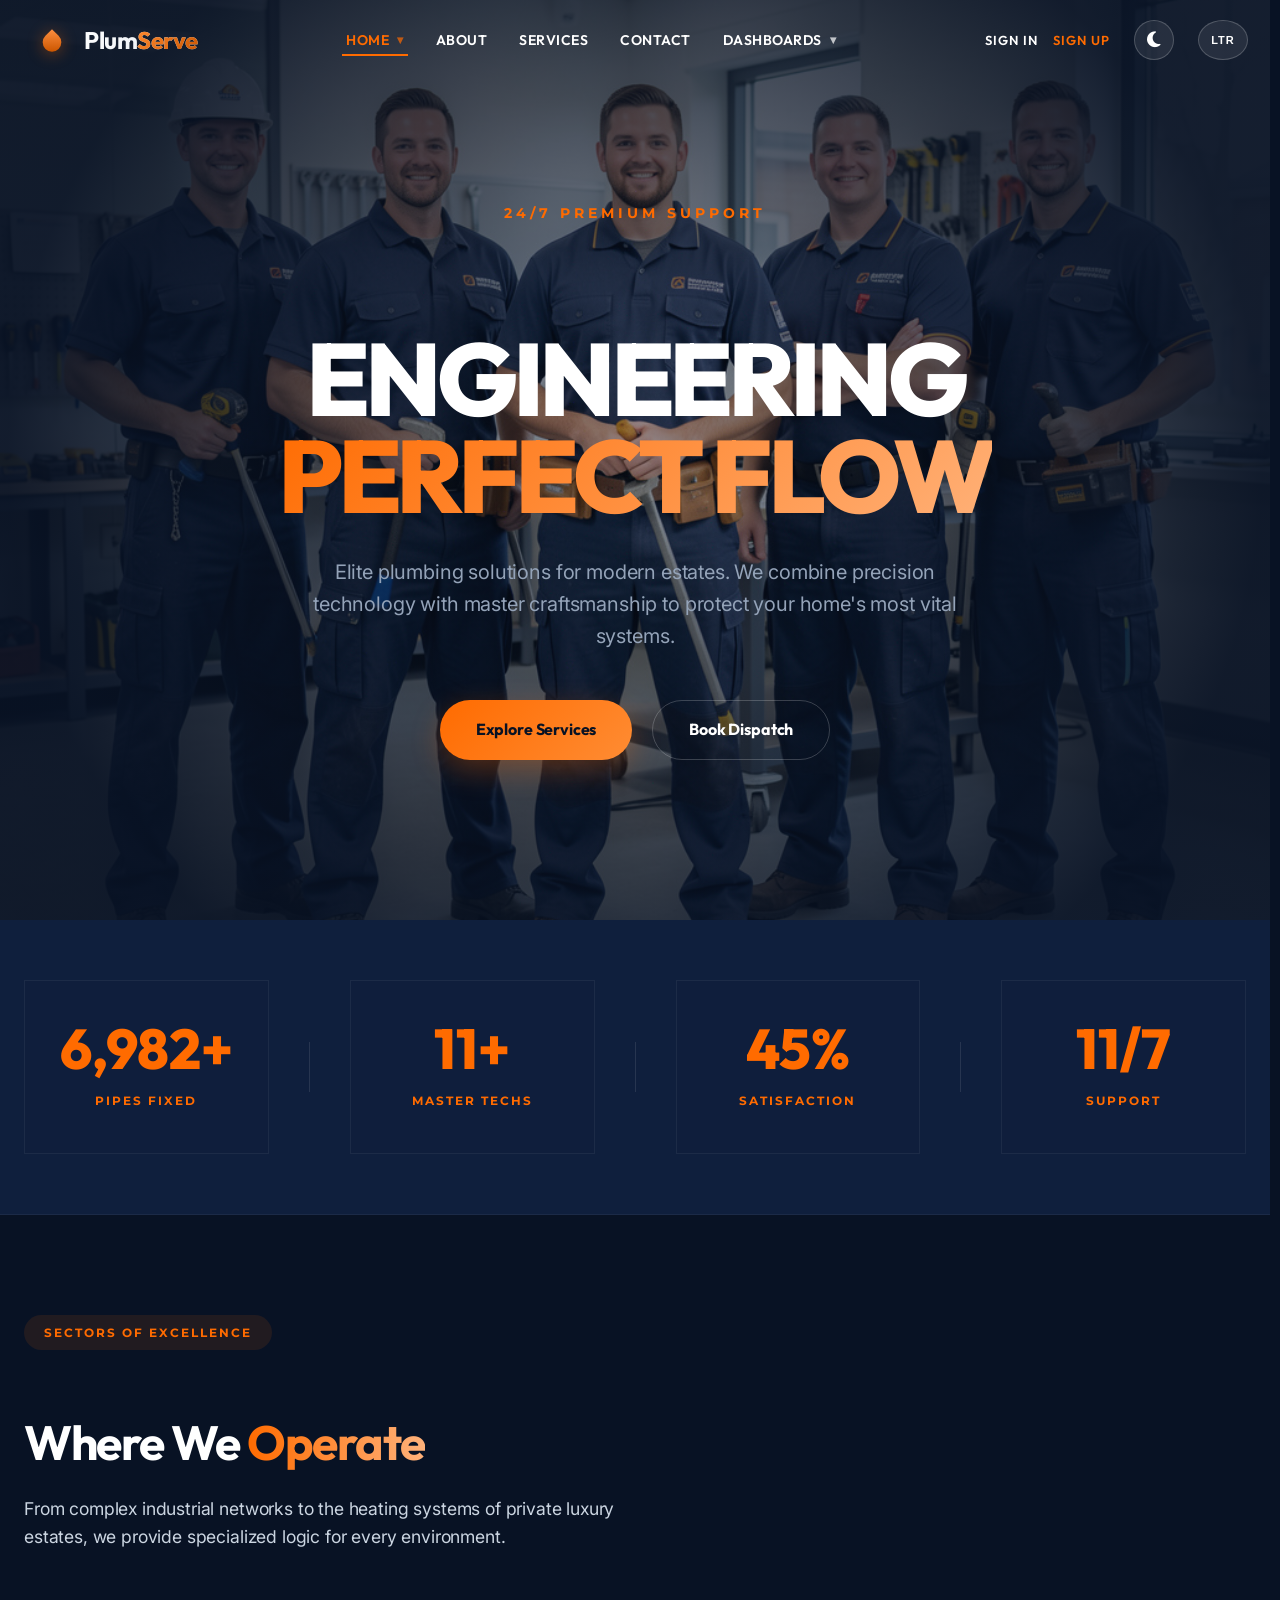
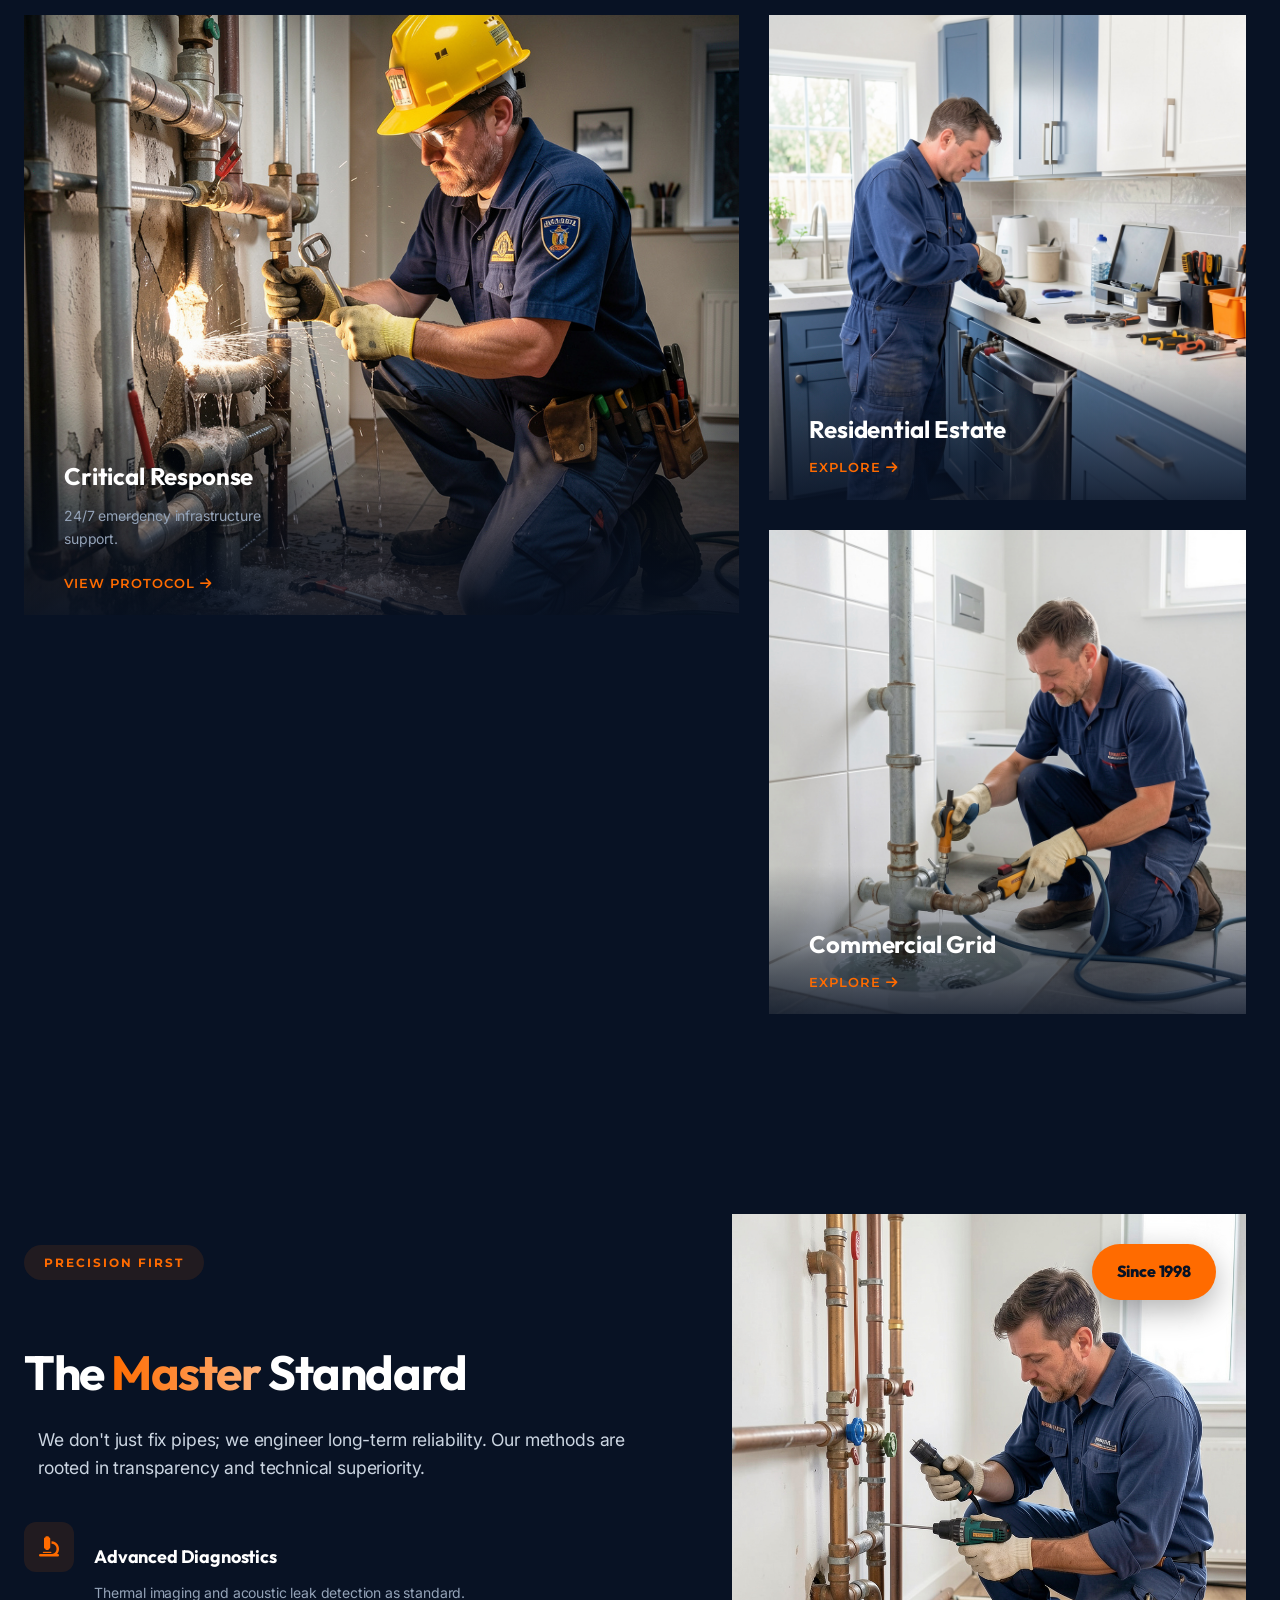
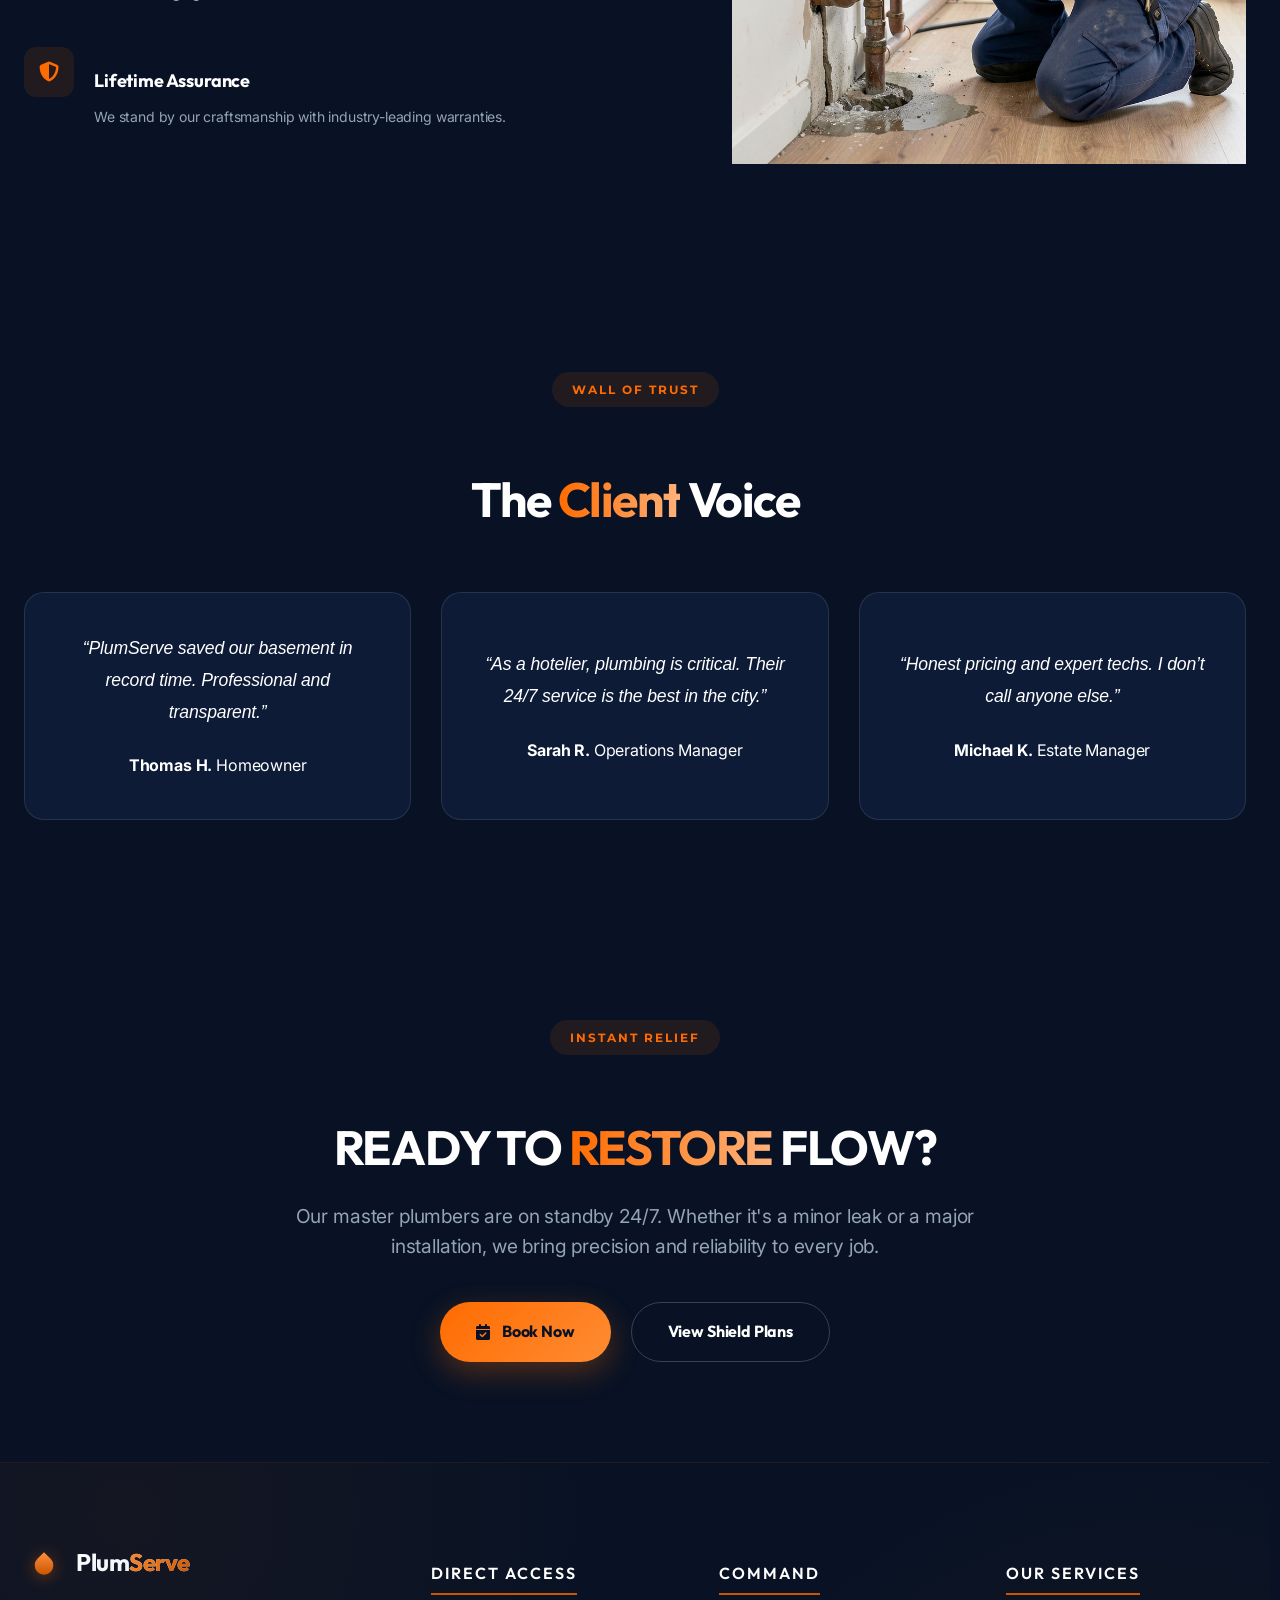
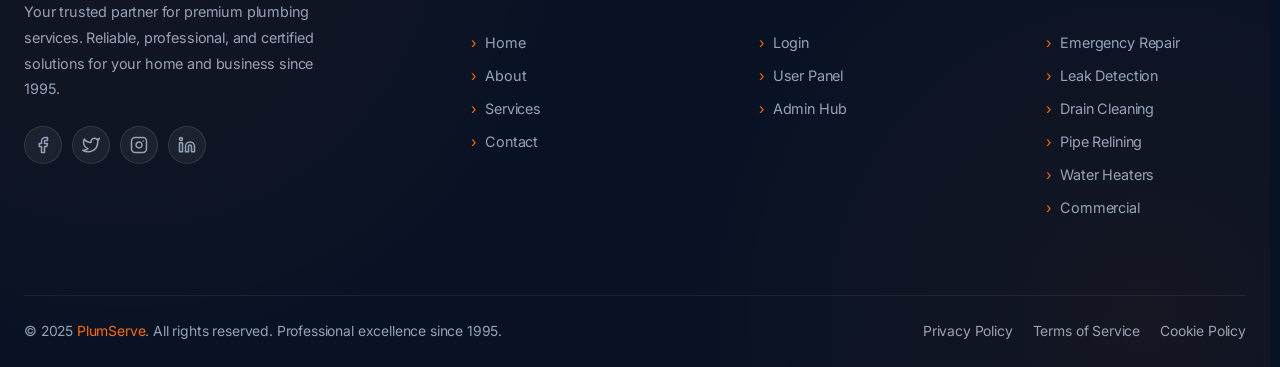
==== commit 409e857c: "Update project files" ====
--- a/index.html
+++ b/index.html
@@ -80,16 +80,7 @@
                 <button class="theme-btn" id="theme-btn" aria-label="Toggle Dark/Light Mode" title="Toggle Theme">
                     <i class="fa-solid fa-moon"></i>
                 </button>
-                <button class="globe-btn" id="globe-btn" aria-label="Toggle RTL/LTR direction" title="Toggle RTL/LTR">
-                    <svg xmlns="http://www.w3.org/2000/svg" width="22" height="22" viewBox="0 0 24 24" fill="none"
-                        stroke="currentColor" stroke-width="1.7" stroke-linecap="round" stroke-linejoin="round">
-                        <circle cx="12" cy="12" r="10" />
-                        <ellipse cx="12" cy="12" rx="4" ry="10" />
-                        <line x1="2" y1="9" x2="22" y2="9" />
-                        <line x1="2" y1="15" x2="22" y2="15" />
-                    </svg>
-                    <span class="dir-label" id="dir-label">LTR</span>
-                </button>
+                <button class="dir-btn" id="dir-btn" aria-label="Toggle RTL/LTR direction" title="Toggle RTL/LTR"><span class="dir-label">LTR</span></button>
                 <button class="hamburger" id="hamburger" aria-label="Open menu" aria-expanded="false">
                     <span></span><span></span><span></span>
                 </button>
@@ -109,7 +100,6 @@
         </div>
         <div class="mobile-nav-item"><a href="about.html" class="mobile-nav-link">About</a></div>
         <div class="mobile-nav-item"><a href="services.html" class="mobile-nav-link">Services</a></div>
-
         <div class="mobile-nav-item"><a href="contact.html" class="mobile-nav-link">Contact</a></div>
         <div class="mobile-nav-item">
             <span class="mobile-nav-link" data-toggle="#mob-dash-dd">Dashboards <span class="arrow">▾</span></span>
@@ -118,6 +108,15 @@
                 <a href="dashboard-admin.html">Admin Dashboard</a>
             </div>
         </div>
+        
+        <!-- #33 Relocated Toggles -->
+        <div class="mobile-nav-item mobile-toggles-container">
+            <button class="theme-btn mobile-toggle-btn" id="theme-btn-mob" aria-label="Toggle Theme">
+                <i class="fa-solid fa-moon"></i> Theme
+            </button>
+            <button class="dir-btn mobile-toggle-btn" id="dir-btn-mob" aria-label="Toggle Direction"><span class="dir-label">LTR</span></button>
+        </div>
+
         <div class="mobile-nav-item"><a href="login.html" class="mobile-nav-link">Sign In</a></div>
         <div class="mobile-nav-item"><a href="signup.html" class="mobile-nav-link">Sign Up</a></div>
     </nav>
@@ -126,25 +125,24 @@
      SECTION 1 — HERO
 ════════════════════════════════════════ -->
     <section id="hero" class="hero-immersive">
+        <div class="hero-bg-image" style="position: absolute; inset: 0; background: url('https://images.unsplash.com/photo-1504148455328-c376907d081c?q=80&w=2070') center/cover; opacity: 0.4;"></div>
         <div class="hero-bg-overlay"></div>
-        <div class="container hero-content-centered">
+        <div class="container hero-content-centered" style="text-align: center; display: flex; flex-direction: column; align-items: center; justify-content: center; min-height: 80vh;">
             <div class="hero-text-wrap reveal">
                 <span class="hero-tag">24/7 Premium Support</span>
-                <h1 class="hero-title-large">
+                <h1 class="hero-title-large" style="margin-bottom: 2rem;">
                     ENGINEERING <br />
                     <span>PERFECT FLOW</span>
                 </h1>
-                <p class="hero-para">
+                <p class="hero-para" style="margin: 0 auto 3rem; max-width: 700px; font-size: 1.25rem;">
                     Elite plumbing solutions for modern estates. We combine precision technology with master
                     craftsmanship to protect your home's most vital systems.
                 </p>
-                <div class="hero-cta-group">
+                <div class="hero-cta-group" style="display: flex; gap: 20px; justify-content: center;">
                     <a href="services.html" class="btn-primary">Explore Services</a>
                     <a href="contact.html" class="btn-outline">Book Dispatch</a>
                 </div>
             </div>
-
-
         </div>
     </section>
 
@@ -193,7 +191,7 @@
                     <div class="cat-content">
                         <h3>Critical Response</h3>
                         <p>24/7 emergency infrastructure support.</p>
-                        <a href="services.html#emergency" class="text-link">View Protocol →</a>
+                        <a href="services.html#emergency" class="text-link">View Protocol <i class="fa-solid fa-arrow-right"></i></a>
                     </div>
                 </div>
                 <div class="cat-item-group">
@@ -202,7 +200,7 @@
                             alt="Residential" />
                         <div class="cat-content">
                             <h3>Residential Estate</h3>
-                            <a href="services.html#residential" class="text-link">Explore →</a>
+                            <a href="services.html#residential" class="text-link">Explore <i class="fa-solid fa-arrow-right"></i></a>
                         </div>
                     </div>
                     <div class="cat-item reveal reveal-delay-2">
@@ -210,7 +208,7 @@
                             alt="Commercial" />
                         <div class="cat-content">
                             <h3>Commercial Grid</h3>
-                            <a href="services.html#commercial" class="text-link">Explore →</a>
+                            <a href="services.html#commercial" class="text-link">Explore <i class="fa-solid fa-arrow-right"></i></a>
                         </div>
                     </div>
                 </div>
@@ -258,82 +256,8 @@
         </div>
     </section>
 
-    <!-- ══ SECTION 5 — TICKER ══ -->
-    <div id="ticker" aria-hidden="true" class="ticker-v2">
-        <div class="ticker-track">
-
-            <div class="ticker-item"><span>★</span> UPFRONT PRICING</div>
-            <div class="ticker-item"><span>★</span> MASTER CERTIFIED</div>
-            <div class="ticker-item"><span>★</span> 24/7 SUPPORT</div>
-            <div class="ticker-item"><span>★</span> ECO SOLUTIONS</div>
-            <div class="ticker-item"><span>★</span> SHIELD PROTECTION</div>
-            <!-- Duplicates for loop -->
-
-            <div class="ticker-item"><span>★</span> UPFRONT PRICING</div>
-            <div class="ticker-item"><span>★</span> MASTER CERTIFIED</div>
-            <div class="ticker-item"><span>★</span> 24/7 SUPPORT</div>
-        </div>
-    </div>
-
-
-    <!-- ════════════════════════════════════════
-     SECTION 7 — ESSENTIALS (Products)
-    ════════════════════════════════════════ -->
-    <section id="essentials" class="section-padding alt-bg">
-        <div class="container">
-            <div class="section-header split-header">
-                <div>
-                    <span class="section-tag">Supply Hub</span>
-                    <h2 class="section-title">Critical <span>Components</span></h2>
-                </div>
-                <a href="services.html" class="btn-outline">View Shield Plans</a>
-            </div>
-            <div class="essentials-row">
-                <div class="essential-card reveal">
-                    <div class="ec-img">
-                        <img src="assets/images/freepik__professional-plumbing-tools-arranged-on-workbench-__58424.png"
-                            alt="Repair" />
-                    </div>
-                    <div class="ec-info">
-                        <h4>Leak Repair Pack</h4>
-                        <p>Complete emergency sealing for critical points.</p>
-                        <div class="ec-footer">
-                            <span class="price">$149</span>
-                            <a href="contact.html" class="icon-link"><i class="fa-solid fa-arrow-right"></i></a>
-                        </div>
-                    </div>
-                </div>
-                <div class="essential-card reveal reveal-delay-1">
-                    <div class="ec-img">
-                        <img src="assets/images/freepik__professional-plumber-installing-a-modern-water-hea__58422.png"
-                            alt="Heater" />
-                    </div>
-                    <div class="ec-info">
-                        <h4>Smart Heater Hub</h4>
-                        <p>Next-gen control for residential water heating.</p>
-                        <div class="ec-footer">
-                            <span class="price">$899</span>
-                            <a href="contact.html" class="icon-link"><i class="fa-solid fa-arrow-right"></i></a>
-                        </div>
-                    </div>
-                </div>
-                <div class="essential-card reveal reveal-delay-2">
-                    <div class="ec-img">
-                        <img src="assets/images/freepik__plumber-cleaning-a-clogged-drain-pipe-in-a-bathroo__58421.png"
-                            alt="Jetting" />
-                    </div>
-                    <div class="ec-info">
-                        <h4>Hydro-Jet Service</h4>
-                        <p>High-pressure clearing for resilient drainage.</p>
-                        <div class="ec-footer">
-                            <span class="price">$245</span>
-                            <a href="contact.html" class="icon-link"><i class="fa-solid fa-arrow-right"></i></a>
-                        </div>
-                    </div>
-                </div>
-            </div>
-        </div>
-    </section>
+
+
 
 
     <!-- ══ SECTION 9 — TESTIMONIALS (Masonry) ══ -->
@@ -371,205 +295,24 @@
         </div>
     </section>
 
-    <!-- ══ SECTION 10 — VIDEO ══ -->
-    <section id="video" class="video-section-v2 reveal">
-        <div class="container">
-            <div class="video-box">
-                <img src="assets/images/freepik__professional-plumbing-tools-arranged-on-workbench-__58424.png"
-                    alt="Video" />
-                <div class="video-content">
-                    <button class="play-trigger"><i class="fa-solid fa-play"></i></button>
-                    <h3>The PlumServe Method</h3>
-                    <p>Experience the precision behind our 50,000+ completed jobs.</p>
-                </div>
-            </div>
-        </div>
-    </section>
-
-
-
-    <!-- ════════════════════════════════════════
-     SECTION 11 — TEAM
-════════════════════════════════════════ -->
-    <section id="team">
-        <div class="container">
-            <div class="section-header">
-                <span class="section-tag">Our Experts</span>
-                <h2 class="section-title">Meet The <span>Team</span></h2>
-                <div class="gold-line"></div>
-            </div>
-            <div class="team-grid">
-                <div class="team-card reveal-scale">
-                    <div class="team-img">
-                        <img src="assets/images/freepik__team-of-professional-plumbers-standing-together-wi__58425.png"
-                            alt="John Wick" loading="lazy" />
-                        <div class="team-social">
-                            <a href="#" class="team-social-link">𝕏</a>
-                            <a href="#" class="team-social-link">in</a>
-                            <a href="#" class="team-social-link">📸</a>
-                        </div>
-                    </div>
-                    <div class="team-info">
-                        <div class="team-name">Julian Thorne</div>
-                        <div class="team-role">Master Plumber</div>
-                    </div>
-                </div>
-                <div class="team-card reveal reveal-delay-1">
-                    <div class="team-img">
-                        <img src="assets/images/freepik__professional-plumber-repairing-pipes-in-a-modern-h__58419.png"
-                            alt="Sarah Miller" loading="lazy" />
-                        <div class="team-social">
-                            <a href="#" class="team-social-link">𝕏</a>
-                            <a href="#" class="team-social-link">in</a>
-                            <a href="#" class="team-social-link">📸</a>
-                        </div>
-                    </div>
-                    <div class="team-info">
-                        <div class="team-name">Sarah Miller</div>
-                        <div class="team-role">Service Manager</div>
-                    </div>
-                </div>
-                <div class="team-card reveal reveal-delay-2">
-                    <div class="team-img">
-                        <img src="assets/images/freepik__professional-plumber-inspecting-water-leak-in-resi__58420.png"
-                            alt="Robert Chen" loading="lazy" />
-                        <div class="team-social">
-                            <a href="#" class="team-social-link">𝕏</a>
-                            <a href="#" class="team-social-link">in</a>
-                            <a href="#" class="team-social-link">📸</a>
-                        </div>
-                    </div>
-                    <div class="team-info">
-                        <div class="team-name">Robert Chen</div>
-                        <div class="team-role">Installation Expert</div>
-                    </div>
-                </div>
-                <div class="team-card reveal reveal-delay-3">
-                    <div class="team-img">
-                        <img src="assets/images/freepik__emergency-plumber-repairing-burst-pipe-in-a-home-w__58423.png"
-                            alt="Elena Rodriguez" loading="lazy" />
-                        <div class="team-social">
-                            <a href="#" class="team-social-link">𝕏</a>
-                            <a href="#" class="team-social-link">in</a>
-                            <a href="#" class="team-social-link">📸</a>
-                        </div>
-                    </div>
-                    <div class="team-info">
-                        <div class="team-name">Elena Rodriguez</div>
-                        <div class="team-role">Customer Success</div>
-                    </div>
-                </div>
-            </div>
-        </div>
-    </section>
-
-    <!-- ════════════════════════════════════════
-     SECTION 12 — GALLERY / LOOKBOOK
-════════════════════════════════════════ -->
-    <section id="gallery">
-        <div class="container">
-            <div class="section-header">
-                <span class="section-tag">Project Gallery</span>
-                <h2 class="section-title">Latest <span>Work</span></h2>
-                <div class="gold-line"></div>
-            </div>
-            <div class="gallery-grid">
-                <div class="gallery-item reveal"><img
-                        src="assets/images/freepik__emergency-plumber-repairing-burst-pipe-in-a-home-w__58423.png"
-                        alt="Project 1" loading="lazy" />
-                    <div class="gallery-overlay"><span>🔍</span></div>
-                </div>
-                <div class="gallery-item reveal reveal-delay-1"><img
-                        src="assets/images/freepik__plumber-cleaning-a-clogged-drain-pipe-in-a-bathroo__58421.png"
-                        alt="Project 2" loading="lazy" />
-                    <div class="gallery-overlay"><span>🔍</span></div>
-                </div>
-                <div class="gallery-item reveal reveal-delay-2"><img
-                        src="assets/images/freepik__professional-plumbing-tools-arranged-on-workbench-__58424.png"
-                        alt="Project 3" loading="lazy" />
-                    <div class="gallery-overlay"><span>🔍</span></div>
-                </div>
-                <div class="gallery-item reveal reveal-delay-3"><img
-                        src="assets/images/freepik__professional-plumber-repairing-pipes-in-a-modern-h__58419.png"
-                        alt="Project 4" loading="lazy" />
-                    <div class="gallery-overlay"><span>🔍</span></div>
-                </div>
-            </div>
-        </div>
-    </section>
-
-    <!-- ════════════════════════════════════════
-     SECTION 13 — APP DOWNLOAD
-════════════════════════════════════════ -->
-    <section id="app-download">
-        <div class="container">
-            <div class="app-grid">
-                <div class="app-content reveal from-left">
-                    <span class="section-tag">Mobile App</span>
-                    <h2 class="section-title">Book Smarter,<br />Live <span>Better</span></h2>
-                    <div class="gold-line" style="margin:0 0 20px;"></div>
-                    <p class="section-desc">Get the PlumServe app and access exclusive priority booking, real-time
-                        technician tracking,
-                        and digital maintenance logs for your home systems.</p>
-                    <div class="app-badges">
-                        <a href="#" class="app-badge">
-                            <span class="store-icon">🍎</span>
-                            <div class="app-badge-text">
-                                <div class="small">Download on the</div>
-                                <div class="big">App Store</div>
-                            </div>
-                        </a>
-                        <a href="#" class="app-badge">
-                            <span class="store-icon">▶</span>
-                            <div class="app-badge-text">
-                                <div class="small">Get it on</div>
-                                <div class="big">Google Play</div>
-                            </div>
-                        </a>
-                    </div>
-                </div>
-                <div class="app-visual reveal from-right">
-                    <img src="assets/images/freepik__team-of-professional-plumbers-standing-together-wi__58425.png"
-                        alt="PlumServe Mobile App" loading="lazy" />
-                </div>
-            </div>
-        </div>
-    </section>
-
-
-
-    <!-- ════════════════════════════════════════
-     SECTION 13 — CTA
+    <!-- ════════════════════════════════════════
+     SECTION 6 — FINAL CTA
     ════════════════════════════════════════ -->
-    <section class="final-cta reveal">
-        <div class="container text-center">
-            <h2>SYSTEMS AT RISK?</h2>
-            <p>Don't wait for a disaster. Join thousands of homeowners who trust PlumServe for permanent logic.</p>
-            <a href="contact.html" class="btn-primary">Secure My Home Now</a>
-        </div>
-    </section>
-
-
-
-    <!-- ════════════════════════════════════════
-     SECTION 17 — PARTNERS
-════════════════════════════════════════ -->
-    <section id="partners">
-        <div class="container">
-            <div class="section-header">
-                <span class="section-tag">Certifications</span>
-                <h2 class="section-title">Licensed & <span>Insured</span></h2>
-            </div>
-            <div class="partners-grid">
-                <div class="partner-item reveal">MASTER PLUMBER</div>
-                <div class="partner-item reveal reveal-delay-1">OSHA CERTIFIED</div>
-                <div class="partner-item reveal reveal-delay-2">BBB ACCREDITED</div>
-                <div class="partner-item reveal reveal-delay-3">EPA LEAD-SAFE</div>
-                <div class="partner-item reveal reveal-delay-4">PHCC MEMBER</div>
-                <div class="partner-item reveal">IAPMO CERTIFIED</div>
-            </div>
-        </div>
-    </section>
+    <section id="cta" class="section-padding alt-bg reveal">
+        <div class="container" style="text-align: center;">
+            <span class="section-tag">Instant Relief</span>
+            <h2 class="section-title">READY TO <span>RESTORE</span> FLOW?</h2>
+            <p style="color:var(--gray); font-size:1.2rem; margin:20px auto 40px; max-width:700px;">
+                Our master plumbers are on standby 24/7. Whether it's a minor leak or a major installation, we bring
+                precision and reliability to every job.
+            </p>
+            <div class="hero-cta-group" style="display: flex; gap: 20px; justify-content: center;">
+                <a href="contact.html" class="btn-primary"><i class="fa-solid fa-calendar-check"></i> Book Now</a>
+                <a href="services.html" class="btn-outline">View Shield Plans</a>
+            </div>
+        </div>
+    </section>
+
 
 
 
--- a/css/style.css
+++ b/css/style.css
@@ -1,49 +1,65 @@
 html, body {
     overflow-x: hidden;
     width: 100%;
+    margin: 0;
+    padding: 0;
 }
 
 @import url('https://fonts.googleapis.com/css2?family=Outfit:wght@300;400;500;600;700;800&family=Montserrat:wght@400;500;600;700&family=Inter:wght@300;400;500;600&display=swap');
 
 :root {
-    /* Plumbing Premium Colors - Refined Palette */
+    /* Premium Plumbing Palette */
+    --primary: #ff6b00;
+    --primary-light: #ff8c33;
+    --primary-dark: #cc5600;
     --gold: #ff6b00;
-    --gold-light: #ff9142;
+    --gold-light: #ff8c33;
     --gold-dark: #cc5600;
+    --shadow-gold: 0 10px 30px rgba(255, 107, 0, 0.3);
     --navy: #081224;
-    /* Deeper Navy */
     --navy-mid: #0f1f3d;
     --navy-light: #1a2f5a;
-    --navy-card: rgba(15, 31, 61, 0.7);
-    /* Translucent cards */
+    --navy-card: rgba(15, 31, 61, 0.8);
     --white: #ffffff;
-    --off-white: #f1f5f9;
+    --off-white: #f8fafc;
     --gray: #94a3b8;
-
+    --text-muted: #cbd5e1; /* Increased contrast for subtext #26 */
+    
+    /* Glassmorphism & Effects */
+    --glass: rgba(255, 255, 255, 0.05);
+    --glass-border: rgba(255, 255, 255, 0.1);
+    --glass-blur: blur(12px);
+    
     /* Typography System */
     --font-heading: 'Outfit', sans-serif;
     --font-sub: 'Montserrat', sans-serif;
     --font-body: 'Inter', sans-serif;
 
-    --transition: 0.4s cubic-bezier(0.2, 0, 0.2, 1);
-    --shadow-gold: 0 10px 30px rgba(255, 107, 0, 0.3);
-    --shadow-card: 0 20px 50px rgba(0, 0, 0, 0.5);
-    --radius: 20px;
-    /* Softer corners */
-    --header-h: 90px;
+    --transition: 0.3s cubic-bezier(0.4, 0, 0.2, 1);
+    --shadow-sm: 0 4px 6px -1px rgba(0, 0, 0, 0.1);
+    --shadow-md: 0 10px 15px -3px rgba(0, 0, 0, 0.1);
+    --shadow-lg: 0 20px 25px -5px rgba(0, 0, 0, 0.1);
+    --shadow-primary: 0 10px 30px rgba(255, 107, 0, 0.3);
+    
+    --radius-sm: 8px;
+    --radius-md: 12px;
+    --radius-lg: 20px;
+    
+    /* Layout Standard #17 */
+    --header-h: 80px;
+    --header-h-mobile: 64px;
 }
 
 *,
 *::before,
 *::after {
     box-sizing: border-box;
-    margin: 0;
-    padding: 0;
 }
 
 html {
     scroll-behavior: smooth;
     font-size: 16px;
+    scrollbar-gutter: stable; /* #2 Fix scrollbar overlap */
 }
 
 html[dir="rtl"] {
@@ -56,52 +72,24 @@
     --navy-light: #f1f5f9;
     --navy-card: rgba(255, 255, 255, 0.95);
     --white: #0f172a;
-    --off-white: #1e293b; /* Refined dark blue for better contrast */
+    --off-white: #1e293b;
     --gray: #475569;
-}
-
-html[data-theme="light"] #header.scrolled {
-    background: rgba(255, 255, 255, 0.96);
-    box-shadow: 0 2px 20px rgba(0, 0, 0, 0.1);
-}
-
-html[data-theme="light"] #header.scrolled .globe-btn,
-html[data-theme="light"] #header.scrolled .theme-btn,
-html[data-theme="light"] #header.scrolled .hamburger {
-    background: rgba(0, 0, 0, 0.05) !important;
-    border-color: rgba(0, 0, 0, 0.1) !important;
-    color: #0f172a !important;
-}
-
-html[data-theme="light"] #header.scrolled .globe-btn:hover,
-html[data-theme="light"] #header.scrolled .theme-btn:hover,
-html[data-theme="light"] #header.scrolled .hamburger:hover {
-    background: rgba(0, 0, 0, 0.12) !important;
-    color: #0f172a !important;
-    box-shadow: 0 4px 15px rgba(0, 0, 0, 0.08);
-}
-
-html[data-theme="light"] #header.scrolled .hamburger span {
-    background: #0f172a !important;
-}
-
-html[data-theme="light"] .hamburger:hover span {
-    background: var(--navy);
-}
-
+    --text-muted: #4b5563;
+    --glass: rgba(0, 0, 0, 0.03);
+    --glass-border: rgba(0, 0, 0, 0.1);
+}
 
 body {
     font-family: var(--font-body);
     background: var(--navy);
     color: var(--white);
-    overflow-x: hidden;
-    line-height: 1.7;
+    line-height: 1.6;
     letter-spacing: -0.01em;
 }
 
-/* ===== SCROLLBAR ===== */
+/* ===== SCROLLBAR #2 ===== */
 ::-webkit-scrollbar {
-    width: 6px;
+    width: 10px;
 }
 
 ::-webkit-scrollbar-track {
@@ -109,127 +97,147 @@
 }
 
 ::-webkit-scrollbar-thumb {
-    background: var(--gold);
-    border-radius: 3px;
-}
-
-/* ===== UTILITIES ===== */
-.container {
-    max-width: 1280px;
-    margin: 0 auto;
-    padding: 0 24px;
-}
+    background: var(--primary);
+    border: 2px solid var(--navy);
+    border-radius: 10px;
+}
+
+/* ===== TYPOGRAPHY #24, #25 ===== */
+h1, h2, h3, h4, h5, h6 {
+    font-family: var(--font-heading);
+    font-weight: 700;
+    line-height: 1.2;
+    margin-bottom: 1.5rem;
+}
+
+h1 { font-size: clamp(2.5rem, 5vw, 4rem); letter-spacing: -0.04em; }
+h2 { font-size: clamp(2rem, 4vw, 3rem); letter-spacing: -0.03em; }
+h3 { font-size: clamp(1.5rem, 3vw, 2rem); }
+h4 { font-size: 1.25rem; }
 
 .section-tag {
     display: inline-block;
     font-family: var(--font-sub);
     font-size: 12px;
     font-weight: 700;
-    letter-spacing: 2.5px;
+    letter-spacing: 2px;
     text-transform: uppercase;
-    color: var(--gold);
-    background: rgba(255, 107, 0, 0.08);
-    padding: 8px 22px;
+    color: var(--primary);
+    background: rgba(255, 107, 0, 0.1);
+    padding: 8px 20px;
     border-radius: 50px;
-    margin-bottom: 24px;
-}
-
-.section-title {
-    font-family: var(--font-heading);
-    font-size: clamp(2.5rem, 5vw, 4rem);
-    font-weight: 800;
-    letter-spacing: -0.04em;
-    line-height: 1;
-    margin-bottom: 24px;
+    margin-bottom: 1.5rem;
 }
 
 .section-title span {
-    background: linear-gradient(to right, var(--gold), #ffb27a);
+    background: linear-gradient(to right, var(--primary), #ffb27a);
     -webkit-background-clip: text;
     background-clip: text;
     -webkit-text-fill-color: transparent;
 }
 
 .section-desc {
-    color: var(--gray);
-    font-size: 1rem;
-    max-width: 560px;
-    line-height: 1.8;
+    color: var(--text-muted); /* #26 */
+    font-size: 1.1rem;
+    max-width: 600px;
+    margin-left: auto;
+    margin-right: auto;
 }
 
 .section-header {
     text-align: center;
-    margin-bottom: 60px;
-}
-
-/* Utility: standard section padding */
+    margin-bottom: 4rem;
+}
+
+.section-header.left-align {
+    text-align: left;
+}
+
+.section-header.left-align .section-desc {
+    margin-left: 0;
+}
+
 .section-padding {
     padding: 100px 0;
-    background: var(--navy);
-}
-
-/* Utility: alternating section background */
-.alt-bg {
-    background: var(--navy-mid) !important;
-}
-
-.section-header .section-desc {
+}
+
+.container {
+    max-width: 1280px;
     margin: 0 auto;
-}
-
-.btn-primary {
+    padding: 0 24px;
+}
+
+/* ===== BUTTONS #10, #19, #30 ===== */
+.btn-primary, .btn-outline, .btn-gold, .btn-outline-gold {
     display: inline-flex;
     align-items: center;
+    justify-content: center; /* #30 */
     gap: 12px;
-    background: linear-gradient(135deg, var(--gold), #ff9142);
-    color: var(--navy);
+    padding: 16px 36px;
+    border-radius: 100px;
     font-family: var(--font-heading);
     font-weight: 700;
     font-size: 16px;
-    padding: 18px 40px;
-    border-radius: 100px;
     text-decoration: none;
+    transition: var(--transition);
+    cursor: pointer;
     border: none;
-    cursor: pointer;
-    transition: var(--transition);
-    box-shadow: 0 15px 35px rgba(255, 107, 0, 0.2);
+    white-space: nowrap;
+}
+
+.btn-primary {
+    background: linear-gradient(135deg, var(--primary), var(--primary-light));
+    color: var(--navy);
+    box-shadow: var(--shadow-primary);
 }
 
 .btn-primary:hover {
-    transform: translateY(-5px);
-    box-shadow: 0 20px 45px rgba(255, 107, 0, 0.4);
+    transform: translateY(-3px);
+    box-shadow: 0 15px 30px rgba(255, 107, 0, 0.4);
     filter: brightness(1.1);
 }
 
 .btn-outline {
-    display: inline-flex;
-    align-items: center;
-    gap: 12px;
-    background: rgba(255, 255, 255, 0.03);
-    backdrop-filter: blur(10px);
+    background: transparent;
     color: var(--white);
-    font-family: var(--font-heading);
-    font-weight: 600;
-    font-size: 16px;
-    padding: 17px 38px;
-    border-radius: 100px;
-    text-decoration: none;
     border: 1px solid rgba(255, 255, 255, 0.2);
-    cursor: pointer;
-    transition: var(--transition);
+    backdrop-filter: var(--glass-blur);
 }
 
 .btn-outline:hover {
-    background: var(--white) !important;
-    color: var(--navy) !important;
-    border-color: var(--white) !important;
-    transform: translateY(-5px);
+    background: var(--white);
+    color: var(--navy);
+    border-color: var(--white);
+    transform: translateY(-3px);
+}
+
+.btn-gold {
+    background: var(--primary);
+    color: var(--navy);
+}
+
+.btn-gold:hover {
+    background: var(--primary-light);
+    transform: translateY(-3px);
+    box-shadow: var(--shadow-primary);
+}
+
+.btn-outline-gold {
+    background: transparent;
+    color: var(--primary);
+    border: 2px solid var(--primary);
+}
+
+.btn-outline-gold:hover {
+    background: var(--primary);
+    color: var(--navy);
+    transform: translateY(-3px);
 }
 
 .gold-line {
-    width: 80px;
+    width: 60px;
     height: 4px;
-    background: var(--gold);
+    background: var(--primary);
     border-radius: 2px;
     margin: 0 auto 30px;
     position: relative;
@@ -240,111 +248,40 @@
     content: '';
     position: absolute;
     inset: 0;
-    background: linear-gradient(90deg, transparent, rgba(255, 255, 255, 0.8), transparent);
+    background: linear-gradient(90deg, transparent, rgba(255, 255, 255, 0.6), transparent);
     animation: lineShimmer 2s infinite;
 }
 
 @keyframes lineShimmer {
-    0% {
-        transform: translateX(-100%);
-    }
-
-    100% {
-        transform: translateX(100%);
-    }
-}
-
-/* Button Utilities */
-.btn-gold {
-    display: inline-flex;
-    align-items: center;
-    justify-content: center;
-    padding: 14px 32px;
-    background: var(--gold);
-    color: var(--navy);
-    font-family: var(--font-heading);
-    font-weight: 700;
-    text-transform: uppercase;
-    letter-spacing: 1.5px;
-    text-decoration: none;
-    border: none;
-    border-radius: 4px;
-    transition: var(--transition);
-    cursor: pointer;
-}
-
-.btn-gold:hover {
-    background: var(--gold-light);
-    transform: translateY(-2px);
-    box-shadow: var(--shadow-gold);
-}
-
-.btn-outline-gold {
-    display: inline-flex;
-    align-items: center;
-    justify-content: center;
-    padding: 13px 30px;
-    background: transparent;
-    color: var(--gold);
-    border: 2px solid var(--gold);
-    font-family: var(--font-heading);
-    font-weight: 700;
-    text-transform: uppercase;
-    letter-spacing: 1.5px;
-    text-decoration: none;
-    border-radius: 4px;
-    transition: var(--transition);
-    cursor: pointer;
-}
-
-.btn-outline-gold:hover {
-    background: var(--gold);
-    color: var(--navy);
-    transform: translateY(-2px);
-}
-
-.btn-primary-large {
-    display: inline-flex;
-    align-items: center;
-    justify-content: center;
-    padding: 18px 48px;
-    background: linear-gradient(135deg, var(--gold), var(--gold-dark));
-    color: var(--navy);
-    font-family: var(--font-heading);
-    font-weight: 700;
-    font-size: 1.2rem;
-    text-transform: uppercase;
-    letter-spacing: 2px;
-    text-decoration: none;
-    border-radius: 4px;
-    transition: var(--transition);
-    box-shadow: 0 10px 30px rgba(0, 0, 0, 0.3);
-}
-
-.btn-primary-large:hover {
-    transform: translateY(-4px) scale(1.02);
-    box-shadow: var(--shadow-gold);
-}
-
-/* ===== HEADER ===== */
+    0% { transform: translateX(-100%); }
+    100% { transform: translateX(100%); }
+}
+
+/* ===== HEADER #17, #2, #9, #15 ===== */
 #header {
     position: fixed;
     top: 0;
     left: 0;
-    right: 0;
+    width: 100%;
+    height: var(--header-h); /* #17 Standard height */
     z-index: 1000;
-    height: var(--header-h);
+    display: flex;
+    align-items: center;
+    transition: var(--transition);
     background: transparent;
-    transition: background 0.4s, box-shadow 0.4s, height 0.4s;
-    display: flex;
-    align-items: center;
+}
+
+@media (max-width: 768px) {
+    #header {
+        height: var(--header-h-mobile); /* #17 Mobile height */
+    }
 }
 
 #header.scrolled {
     background: rgba(10, 14, 26, 0.96);
     backdrop-filter: blur(16px);
     box-shadow: 0 2px 30px rgba(0, 0, 0, 0.5);
-    height: 72px; /* Increased slightly for premium feel */
+    height: 70px; /* Standardized scroll height */
 }
 
 html[data-theme="light"] #header.scrolled {
@@ -426,7 +363,8 @@
 .main-nav {
     display: flex;
     align-items: center;
-    gap: 4px;
+    gap: 1.5rem; /* #15 Consistent spacing */
+    height: 100%;
 }
 
 .nav-item {
@@ -437,16 +375,16 @@
     position: relative;
     display: flex;
     align-items: center;
-    gap: 6px;
+    height: var(--header-h); /* #9 Consistent height */
+    gap: 8px;
     font-family: var(--font-heading);
     font-weight: 600;
-    font-size: 15px;
-    letter-spacing: 1px;
+    font-size: 14px;
+    letter-spacing: 0.5px;
     text-transform: uppercase;
-    color: var(--off-white);
+    color: var(--white);
     text-decoration: none;
-    padding: 10px 14px;
-    border-radius: 4px;
+    padding: 0 4px;
     transition: var(--transition);
     white-space: nowrap;
 }
@@ -454,40 +392,33 @@
 .nav-link::after {
     content: '';
     position: absolute;
-    bottom: 2px;
-    left: 14px;
-    right: 14px;
+    bottom: 24px;
+    left: 0;
+    right: 0;
     height: 2px;
-    background: var(--gold);
+    background: var(--primary);
     transform: scaleX(0);
-    transform-origin: right;
-    transition: transform 0.4s cubic-bezier(0.4, 0, 0.2, 1);
-    border-radius: 2px;
+    transition: transform 0.3s ease;
 }
 
 .nav-link:hover::after,
 .nav-link.active::after {
     transform: scaleX(1);
-    transform-origin: left;
 }
 
 .nav-link:hover,
 .nav-link.active {
-    color: var(--gold);
-    text-shadow: 0 0 10px rgba(255, 107, 0, 0.4);
+    color: var(--primary);
 }
 
 .nav-link .arrow {
-    font-size: 10px;
-    transition: transform 0.3s;
+    font-size: 12px;
+    opacity: 0.7;
 }
 
 .nav-link.nav-signup {
-    color: var(--gold) !important;
-}
-
-.nav-link.nav-signup:hover {
-    color: var(--gold-light) !important;
+    color: var(--primary) !important;
+    font-weight: 700;
 }
 
 .nav-item.dropdown-active .arrow {
@@ -496,19 +427,21 @@
 
 .dropdown {
     position: absolute;
-    top: calc(100% + 8px);
-    background: rgba(18, 24, 40, 0.98);
-    backdrop-filter: blur(20px);
-    border: 1px solid rgba(255, 107, 0, 0.2);
-    border-radius: var(--radius);
-    min-width: 200px;
-    padding: 8px;
-    box-shadow: var(--shadow-card);
+    top: 100%; /* #13 Directly beneath */
+    left: 0; /* #13 Aligned with parent */
+    background: var(--navy-mid);
+    backdrop-filter: var(--glass-blur);
+    border: 1px solid var(--glass-border);
+    border-radius: var(--radius-md);
+    min-width: 220px;
+    padding: 12px;
+    box-shadow: var(--shadow-lg);
     opacity: 0;
     visibility: hidden;
-    transform: translateY(-8px);
-    transition: all 0.3s ease;
+    transform: translateY(10px);
+    transition: var(--transition);
     pointer-events: none;
+    z-index: 10;
 }
 
 html[dir="rtl"] .dropdown {
@@ -562,27 +495,30 @@
     flex-shrink: 0;
 }
 
-.globe-btn {
+.dir-btn {
     display: flex;
     align-items: center;
     justify-content: center;
-    width: 42px;
+    min-width: 50px;
     height: 42px;
-    border-radius: 50%;
+    padding: 0 10px;
+    border-radius: 20px;
     background: rgba(255, 255, 255, 0.08);
     border: 1px solid rgba(255, 255, 255, 0.3);
     color: #ffffff;
-    font-size: 20px;
+    font-size: 13px;
+    font-weight: 700;
     cursor: pointer;
     transition: var(--transition);
     position: relative;
-}
-
-.globe-btn:hover {
+    letter-spacing: 1px;
+}
+
+.dir-btn:hover {
     background: #ffffff;
     color: var(--navy);
     box-shadow: 0 4px 20px rgba(255, 255, 255, 0.2);
-    transform: rotate(20deg) scale(1.1);
+    transform: translateY(-2px);
 }
 
 .login-btn {
@@ -638,11 +574,14 @@
     box-shadow: var(--shadow-gold);
 }
 
-.globe-btn .dir-label {
-    display: none;
-}
-
-.theme-btn, .globe-btn, .hamburger {
+.dir-btn .dir-label {
+    display: block;
+    font-size: 11px;
+    font-weight: 700;
+    letter-spacing: 1px;
+}
+
+.theme-btn, .dir-btn, .hamburger {
     display: flex;
     align-items: center;
     justify-content: center;
@@ -664,7 +603,7 @@
     width: 24px;
 }
 
-.theme-btn:hover, .globe-btn:hover, .hamburger:hover {
+.theme-btn:hover, .dir-btn:hover, .hamburger:hover {
     background: #ffffff;
     color: var(--navy);
     box-shadow: 0 4px 15px rgba(255, 255, 255, 0.2);
@@ -676,7 +615,14 @@
 .header-actions {
     display: flex;
     align-items: center;
-    gap: 12px;
+    gap: 1.5rem;
+}
+
+@media (max-width: 1024px) {
+    .header-actions .theme-btn,
+    .header-actions .dir-btn {
+        display: none; /* #33 Relocate to hamburger */
+    }
 }
 
 .hamburger:hover {
@@ -715,15 +661,15 @@
     position: fixed;
     top: 0;
     right: -100%;
-    width: 320px; /* Slightly wider */
+    width: 320px;
     height: 100vh;
     background: var(--navy-mid);
-    z-index: 1200; /* Above header */
+    z-index: 1200;
     overflow-y: auto;
-    padding: 90px 24px 40px;
+    padding: 100px 32px 40px; /* #17 Mobile padding */
     transition: right 0.4s cubic-bezier(0.4, 0, 0.2, 1);
-    border-left: 1px solid rgba(255, 107, 0, 0.1);
-    box-shadow: -10px 0 30px rgba(0, 0, 0, 0.2);
+    border-left: 1px solid var(--glass-border);
+    box-shadow: -20px 0 60px rgba(0, 0, 0, 0.5);
 }
 
 html[dir="rtl"] .mobile-nav {
@@ -782,7 +728,7 @@
         gap: 8px;
     }
 
-    .globe-btn {
+    .dir-btn {
         width: 36px;
         height: 36px;
         font-size: 16px;
@@ -833,6 +779,45 @@
     color: var(--gold);
 }
 
+/* Mobile Toggles */
+.mobile-toggles-container {
+    display: flex;
+    gap: 15px;
+    padding: 20px 0;
+}
+
+.mobile-toggle-btn {
+    flex: 1;
+    border-radius: 8px !important;
+    background: rgba(255, 255, 255, 0.1) !important;
+    border: 1px solid rgba(255, 255, 255, 0.2) !important;
+    color: #ffffff !important;
+    display: flex !important;
+    align-items: center;
+    justify-content: center;
+    gap: 8px;
+    font-size: 14px !important;
+    font-weight: 600;
+    width: auto !important;
+    height: 42px !important;
+    cursor: pointer;
+    transition: var(--transition);
+}
+
+.mobile-toggle-btn:hover {
+    background: rgba(255, 255, 255, 0.2) !important;
+}
+
+html[data-theme="light"] .mobile-toggle-btn {
+    background: rgba(0, 0, 0, 0.05) !important;
+    border: 1px solid rgba(0, 0, 0, 0.1) !important;
+    color: #0f172a !important;
+}
+
+html[data-theme="light"] .mobile-toggle-btn:hover {
+    background: rgba(0, 0, 0, 0.1) !important;
+}
+
 /* ===== HERO SECTION ===== */
 #hero {
     position: relative;
@@ -1106,8 +1091,20 @@
 
 .features-grid {
     display: grid;
-    grid-template-columns: repeat(auto-fit, minmax(220px, 1fr));
-    gap: 28px;
+    grid-template-columns: repeat(4, 1fr); /* #12 Balanced grid */
+    gap: 30px;
+}
+
+@media (max-width: 1024px) {
+    .features-grid {
+        grid-template-columns: repeat(2, 1fr);
+    }
+}
+
+@media (max-width: 600px) {
+    .features-grid {
+        grid-template-columns: 1fr;
+    }
 }
 
 .feature-card {
@@ -1498,7 +1495,7 @@
 }
 
 .sc-list li::before {
-    content: '✓';
+    content: '\2713';
     color: var(--gold);
     font-weight: 800;
 }
@@ -1514,7 +1511,7 @@
    ══════════════════════════════════════════ */
 .essentials-row {
     display: grid;
-    grid-template-columns: repeat(auto-fit, minmax(320px, 1fr));
+    grid-template-columns: repeat(3, 1fr); /* #12 Balanced grid */
     gap: 30px;
     margin-top: 50px;
 }
@@ -1671,31 +1668,43 @@
    SECTION: TRUST MASONRY (Testimonials)
    ══════════════════════════════════════════ */
 .trust-masonry {
-    columns: 3 350px;
-    column-gap: 30px;
+    display: grid;
+    grid-template-columns: repeat(3, 1fr); /* #12, #22 Balanced grid */
+    gap: 30px;
     margin-top: 50px;
 }
 
+@media (max-width: 992px) {
+    .trust-masonry {
+        grid-template-columns: repeat(2, 1fr);
+    }
+}
+
+@media (max-width: 600px) {
+    .trust-masonry {
+        grid-template-columns: 1fr;
+    }
+}
+
 .trust-card {
-    break-inside: avoid;
     background: var(--navy-card);
     padding: 40px;
-    border-radius: var(--radius);
-    margin-bottom: 30px;
-    border: 1px solid rgba(255, 255, 255, 0.05);
+    border-radius: var(--radius-lg);
+    border: 1px solid var(--glass-border);
     transition: var(--transition);
-}
-
-.trust-card:hover {
-    border-color: var(--gold);
-    transform: translateY(-5px);
+    text-align: center; /* #11 Center alignment */
+    display: flex;
+    flex-direction: column;
+    align-items: center;
+    justify-content: center;
 }
 
 .tc-quote {
-    font-size: 15px;
-    line-height: 1.7;
-    color: var(--off-white);
+    font-size: 1.1rem;
+    line-height: 1.8;
+    color: var(--white);
     margin-bottom: 25px;
+    font-style: italic;
 }
 
 .tc-user {
@@ -2052,7 +2061,7 @@
     justify-content: center;
     text-align: center;
     padding: 120px 0 80px;
-    background: url('https://images.unsplash.com/photo-1504328345606-18bbc8c9d7d1?q=80&w=1470&auto=format&fit=crop') center/cover no-repeat;
+    background: url('../assets/images/freepik__team-of-professional-plumbers-standing-together-wi__58425.png') center/cover no-repeat;
     overflow: hidden;
 }
 
@@ -2731,8 +2740,8 @@
 }
 
 .footer-col ul li a:hover {
-    color: var(--gold);
-    padding-inline-start: 6px;
+    color: var(--primary); /* #21 Clearly visible color */
+    padding-inline-start: 8px;
 }
 
 .footer-contact-item {
@@ -3074,7 +3083,7 @@
     position: absolute;
     inset: 0;
     background: linear-gradient(to bottom, rgba(10, 14, 26, 0.5), rgba(10, 14, 26, 0.7)),
-        url('https://images.unsplash.com/photo-1542013936693-884638332954?q=80&w=2070') center/cover no-repeat;
+        url('../assets/images/freepik__team-of-professional-plumbers-standing-together-wi__58425.png') center/cover no-repeat;
     animation: bgZoom 20s ease-in-out infinite alternate;
 }
 
@@ -3902,7 +3911,7 @@
     position: absolute;
     inset: 0;
     background: linear-gradient(to bottom, rgba(10, 14, 26, 0.4), rgba(10, 14, 26, 0.7)),
-        url('https://images.unsplash.com/photo-1584622650111-993a426fbf0a?q=80&w=2070') center/cover no-repeat;
+        url('../assets/images/freepik__professional-plumber-repairing-pipes-in-a-modern-h__58419.png') center/cover no-repeat;
     animation: bgZoom 20s ease-in-out infinite alternate;
     filter: contrast(1.1) brightness(0.9);
 }
@@ -4010,7 +4019,7 @@
 }
 
 .coaching-list li::before {
-    content: '✓';
+    content: '\2713';
     position: absolute;
     left: 0;
     color: var(--gold);
@@ -4606,7 +4615,7 @@
     position: absolute;
     inset: 0;
     background: linear-gradient(to bottom, rgba(10, 14, 26, 0.5), rgba(10, 14, 26, 0.8)),
-        url('https://images.unsplash.com/photo-1484154218962-a197022b5858?q=80&w=2074') center/cover no-repeat;
+        url('../assets/images/freepik__emergency-plumber-repairing-burst-pipe-in-a-home-w__58423.png') center/cover no-repeat;
     animation: bgZoom 20s ease-in-out infinite alternate;
     filter: contrast(1.1) brightness(0.8);
 }
@@ -5599,7 +5608,7 @@
     position: absolute;
     inset: 0;
     background: linear-gradient(to bottom, rgba(12, 26, 50, 0.4), rgba(12, 26, 50, 0.7)),
-        url('https://images.unsplash.com/photo-1503387762-592dea58ef23?q=80&w=1632&auto=format&fit=crop') center/cover no-repeat;
+        url('../assets/images/freepik__professional-plumber-repairing-pipes-in-a-modern-h__58419.png') center/cover no-repeat;
     animation: bgZoom 20s ease-in-out infinite alternate;
     filter: contrast(1.1) brightness(0.9);
 }
@@ -5687,7 +5696,7 @@
 }
 
 .coaching-list li::before {
-    content: '✓';
+    content: '\2713';
     position: absolute;
     left: 0;
     color: var(--gold);
@@ -6081,7 +6090,7 @@
     position: absolute;
     inset: 0;
     background: linear-gradient(to bottom, rgba(12, 26, 50, 0.5), rgba(12, 26, 50, 0.7)),
-        url('https://images.unsplash.com/photo-1503387762-592dea58ef23?q=80&w=1632&auto=format&fit=crop') center/cover no-repeat;
+        url('../assets/images/freepik__team-of-professional-plumbers-standing-together-wi__58425.png') center/cover no-repeat;
     animation: bgZoom 20s ease-in-out infinite alternate;
 }
 
@@ -7197,9 +7206,7 @@
         display: none !important;
     }
 
-    .dir-label {
-        display: none;
-    }
+    /* .dir-label display none removed to show text toggle on mobile */
 
     .user-profile {
         padding: 5px;
@@ -7320,7 +7327,7 @@
 
 .auth-visual-side {
     flex: 1;
-    background: url('https://images.unsplash.com/photo-1584622650111-993a426fbf0a?q=80&w=1470&auto=format&fit=crop') center/cover no-repeat;
+    background: url('../assets/images/freepik__professional-plumbing-tools-arranged-on-workbench-__58424.png') center/cover no-repeat;
     position: relative;
     display: flex;
     align-items: flex-end;
@@ -8433,47 +8440,47 @@
     .logo-text { font-size: 20px; }
 }
 
-.auth-globe { position: absolute; top: 20px; right: 20px; z-index: 10; }
+.auth-dir { position: absolute; top: 20px; right: 20px; z-index: 10; }
 
 
 /* Dashboard Globe specific */
-.header-action-item .globe-btn {
+.header-action-item .dir-btn {
     position: relative;
     top: auto;
     right: auto;
-    width: 40px;
+    min-width: 50px;
     height: 40px;
+    padding: 0 10px;
+    border-radius: 20px;
     background: rgba(255, 255, 255, 0.08); /* Dark mode default */
     border: 1px solid rgba(255, 255, 255, 0.2);
     color: var(--white) !important;
     display: flex;
     align-items: center;
     justify-content: center;
-}
-
-.header-action-item .globe-btn svg {
-    stroke: currentColor !important;
-}
-
-.header-action-item .globe-btn:hover {
+    font-size: 12px;
+    font-weight: 700;
+    letter-spacing: 1px;
+}
+
+.header-action-item .dir-btn:hover {
     background: rgba(255, 255, 255, 0.15);
+    transform: translateY(-2px);
 }
 
 /* Light Mode Dashboard Header Buttons */
-html[data-theme="light"] .header-action-item .globe-btn,
+html[data-theme="light"] .header-action-item .dir-btn,
 html[data-theme="light"] .header-action-item .theme-btn,
+html[data-theme="light"] .header-action-item .notif-btn,
 html[data-theme="light"] .dash-sidebar-toggle {
     background: rgba(0, 0, 0, 0.06) !important;
     border: 1px solid rgba(0, 0, 0, 0.12) !important;
     color: var(--white) !important;
 }
 
-html[data-theme="light"] .header-action-item .globe-btn svg {
-    stroke: var(--white) !important;
-}
-
-html[data-theme="light"] .header-action-item .globe-btn:hover,
+html[data-theme="light"] .header-action-item .dir-btn:hover,
 html[data-theme="light"] .header-action-item .theme-btn:hover,
+html[data-theme="light"] .header-action-item .notif-btn:hover,
 html[data-theme="light"] .dash-sidebar-toggle:hover {
     background: rgba(0, 0, 0, 0.1) !important;
 }
@@ -8488,7 +8495,7 @@
     right: 80px;
     z-index: 100;
 }
-.auth-globe {
+.auth-dir {
     position: absolute;
     top: 30px;
     right: 30px;
@@ -8497,14 +8504,14 @@
 
 /* Light Mode Overrides for Auth Toggles */
 html[data-theme="light"] .auth-theme,
-html[data-theme="light"] .auth-globe {
+html[data-theme="light"] .auth-dir {
     color: #0f172a !important;
     background: rgba(0, 0, 0, 0.05) !important;
     border: 1px solid rgba(0, 0, 0, 0.1) !important;
 }
 
 html[data-theme="light"] .auth-theme:hover,
-html[data-theme="light"] .auth-globe:hover {
+html[data-theme="light"] .auth-dir:hover {
     background: rgba(0, 0, 0, 0.1) !important;
     color: #0f172a !important;
 }
@@ -9495,6 +9502,14 @@
     color: #0f172a; /* Force dark navy for regular links only when scrolled */
 }
 
+html[data-theme="light"] #header.scrolled .dir-btn,
+html[data-theme="light"] #header.scrolled .theme-btn,
+html[data-theme="light"] #header.scrolled .hamburger {
+    color: #0f172a !important;
+    background: rgba(0, 0, 0, 0.05) !important;
+    border: 1px solid rgba(0, 0, 0, 0.1) !important;
+}
+
 html[data-theme="light"] .nav-link:hover,
 html[data-theme="light"] .nav-link.active,
 html[data-theme="light"] #header.scrolled .nav-link:hover,
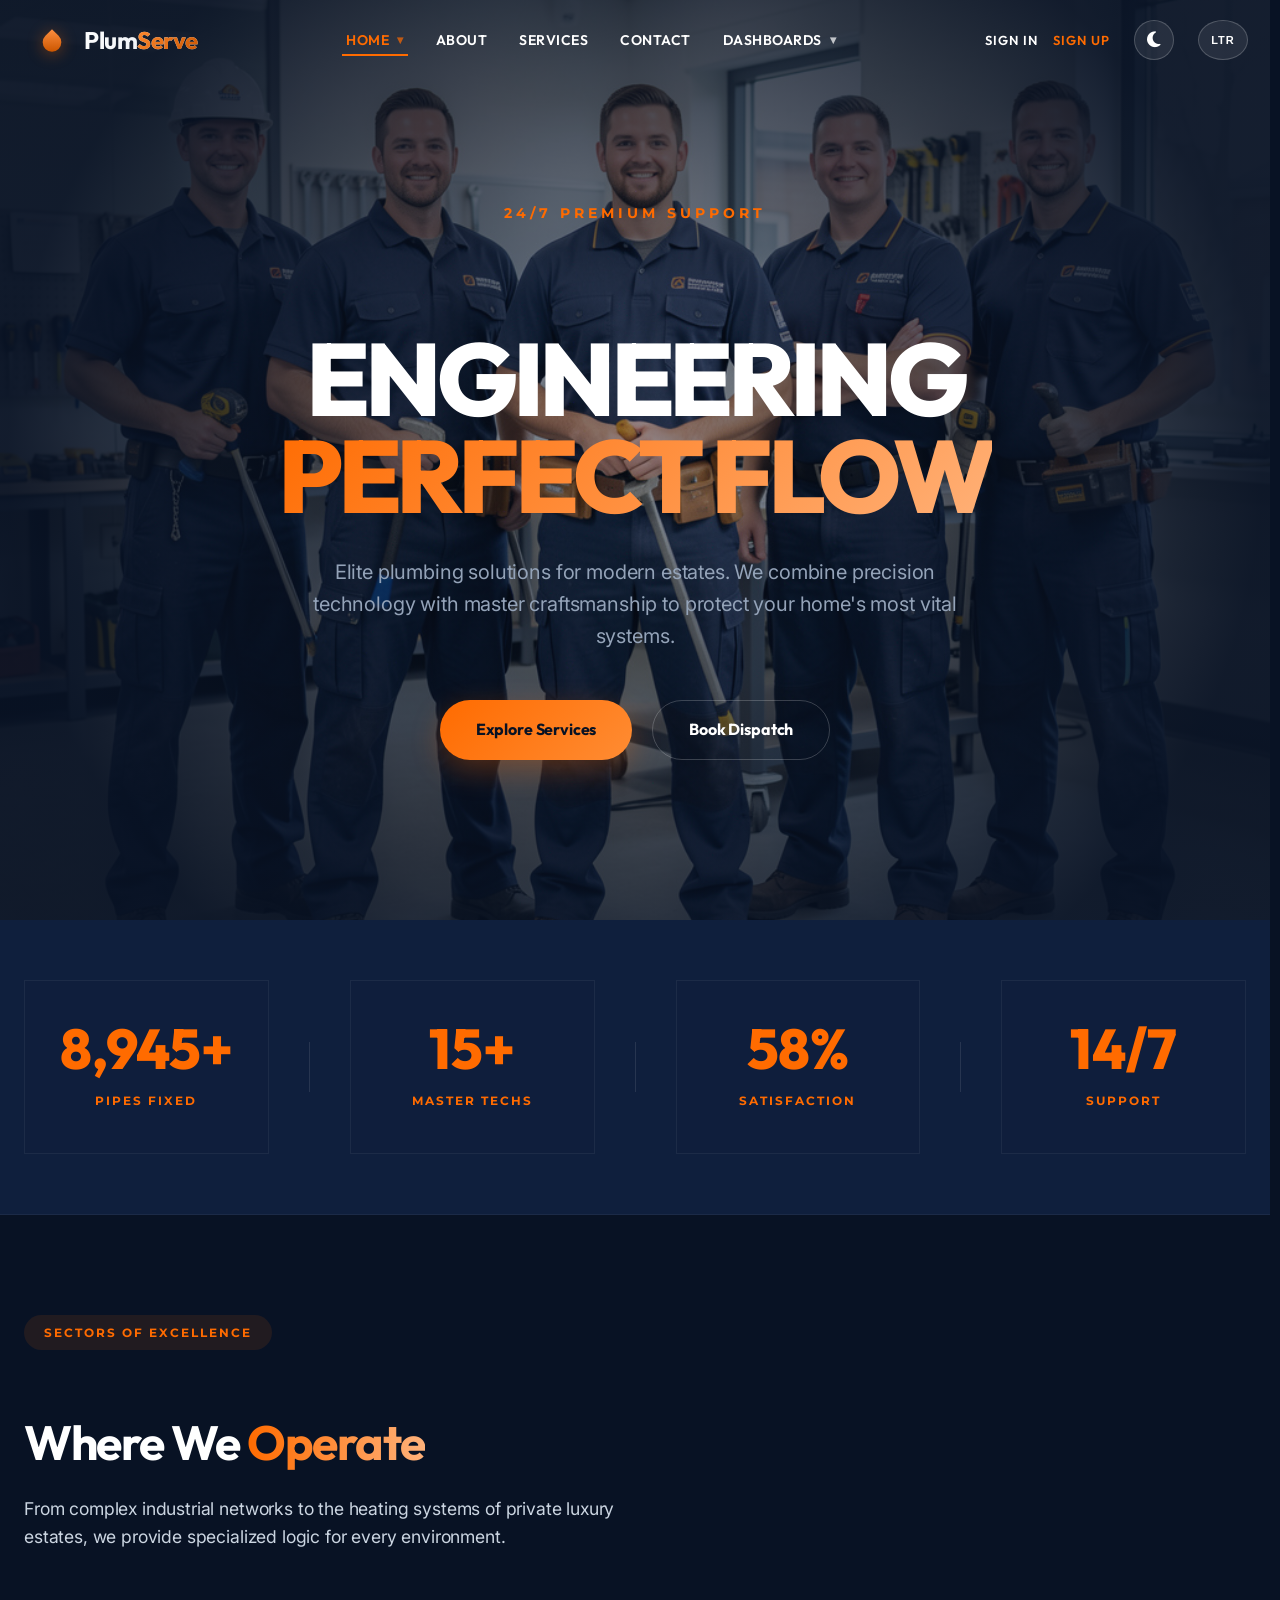
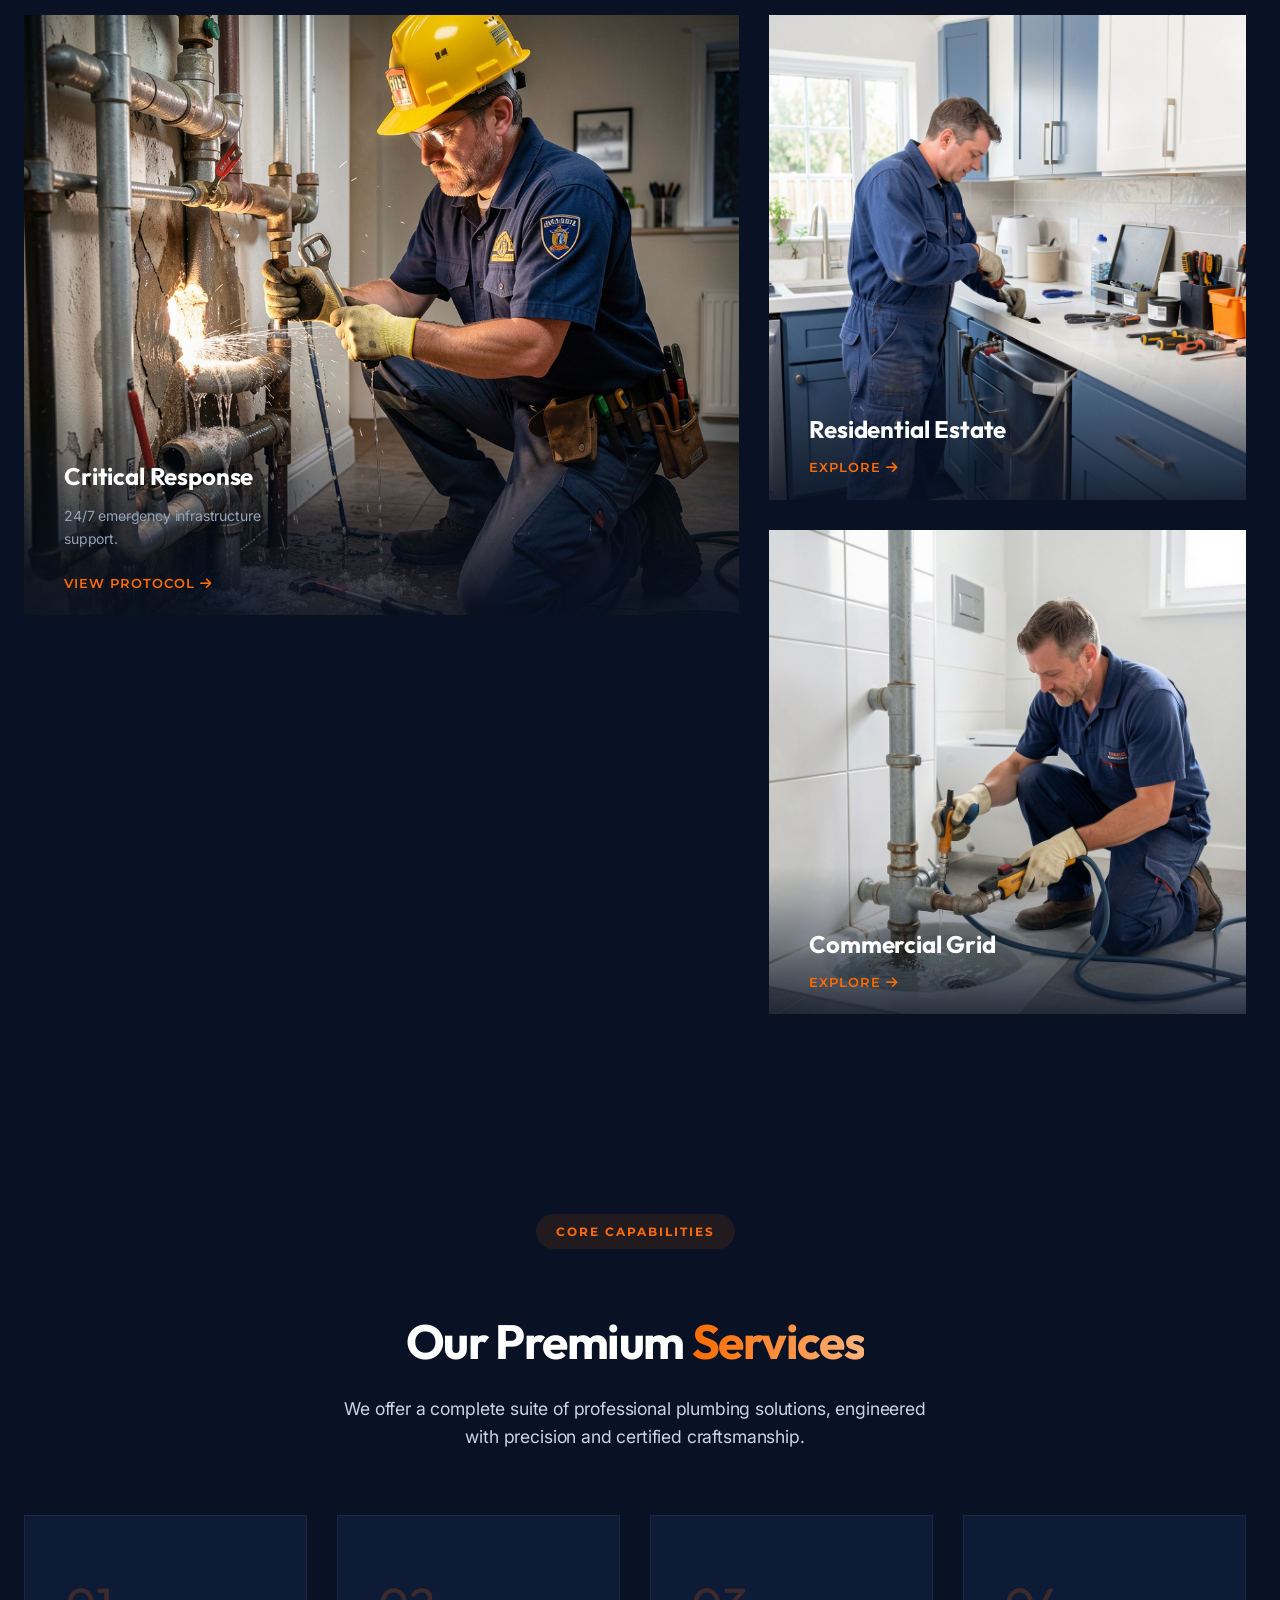
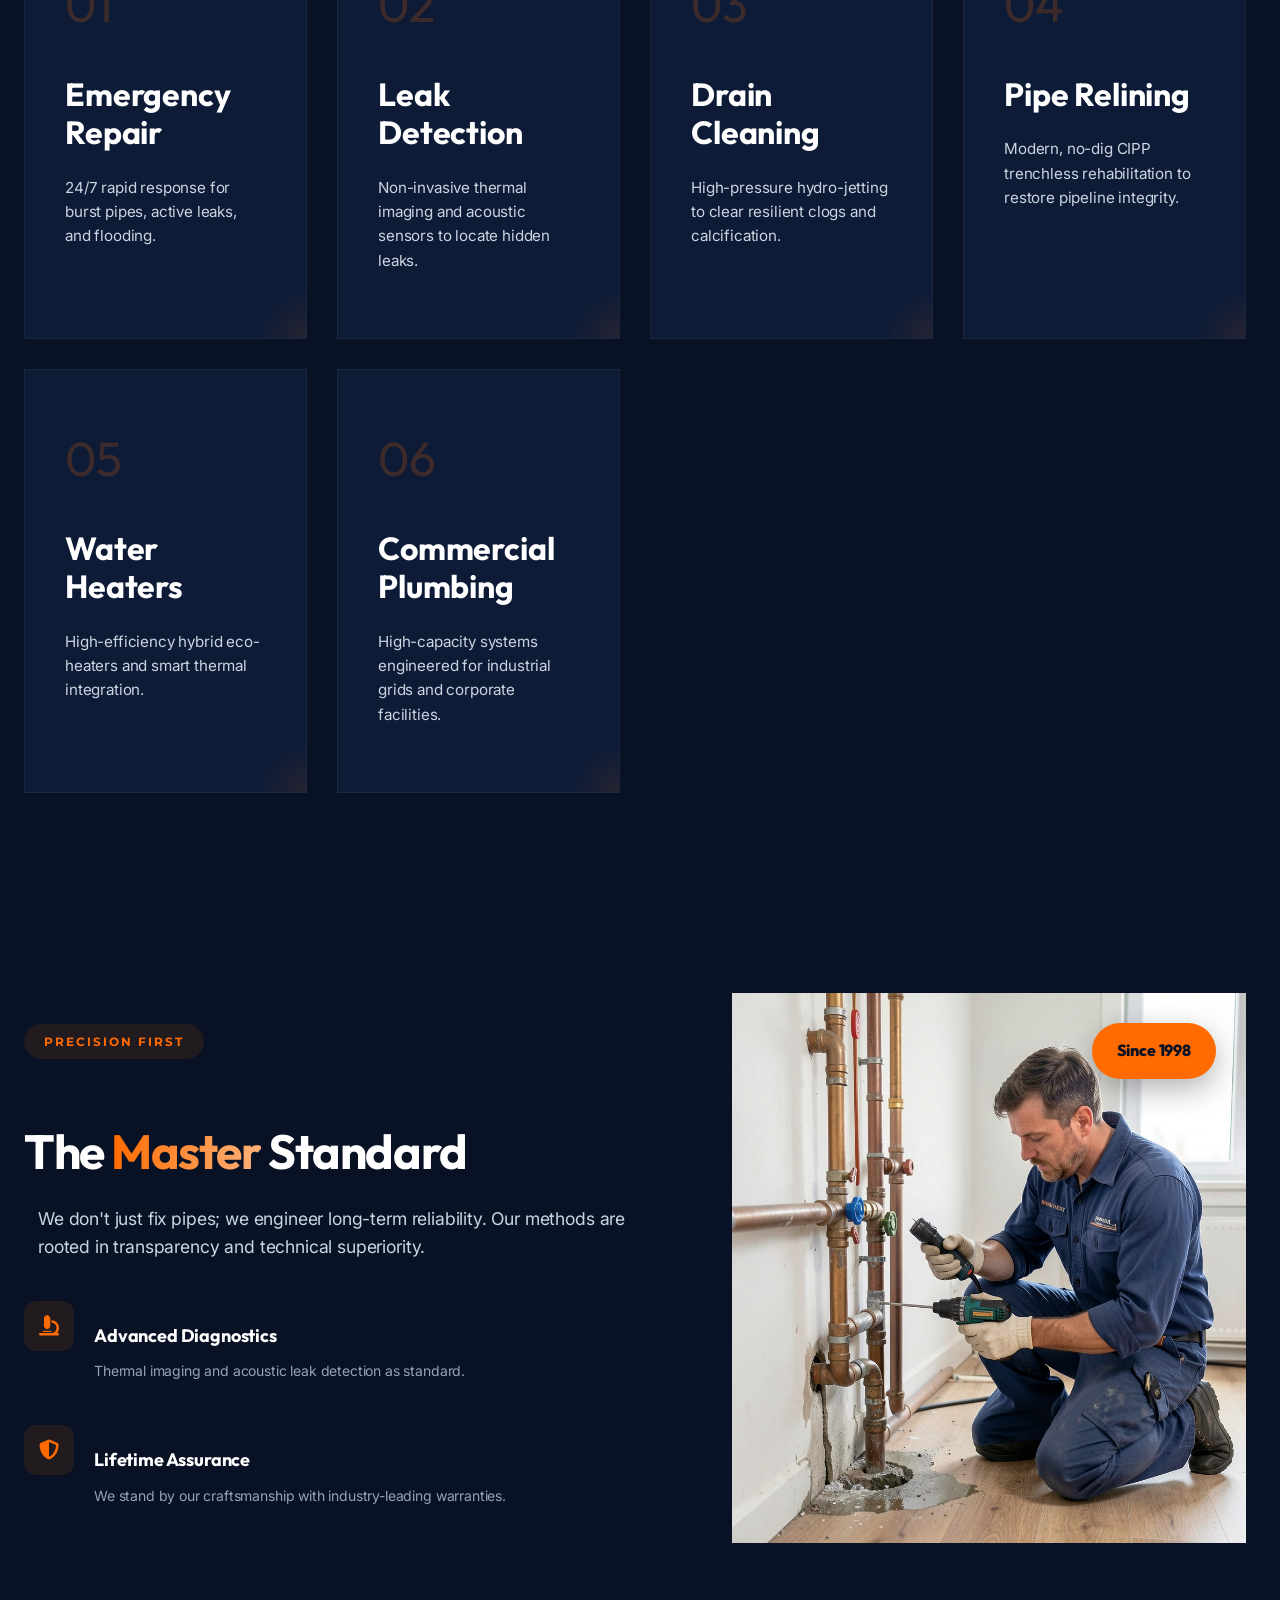
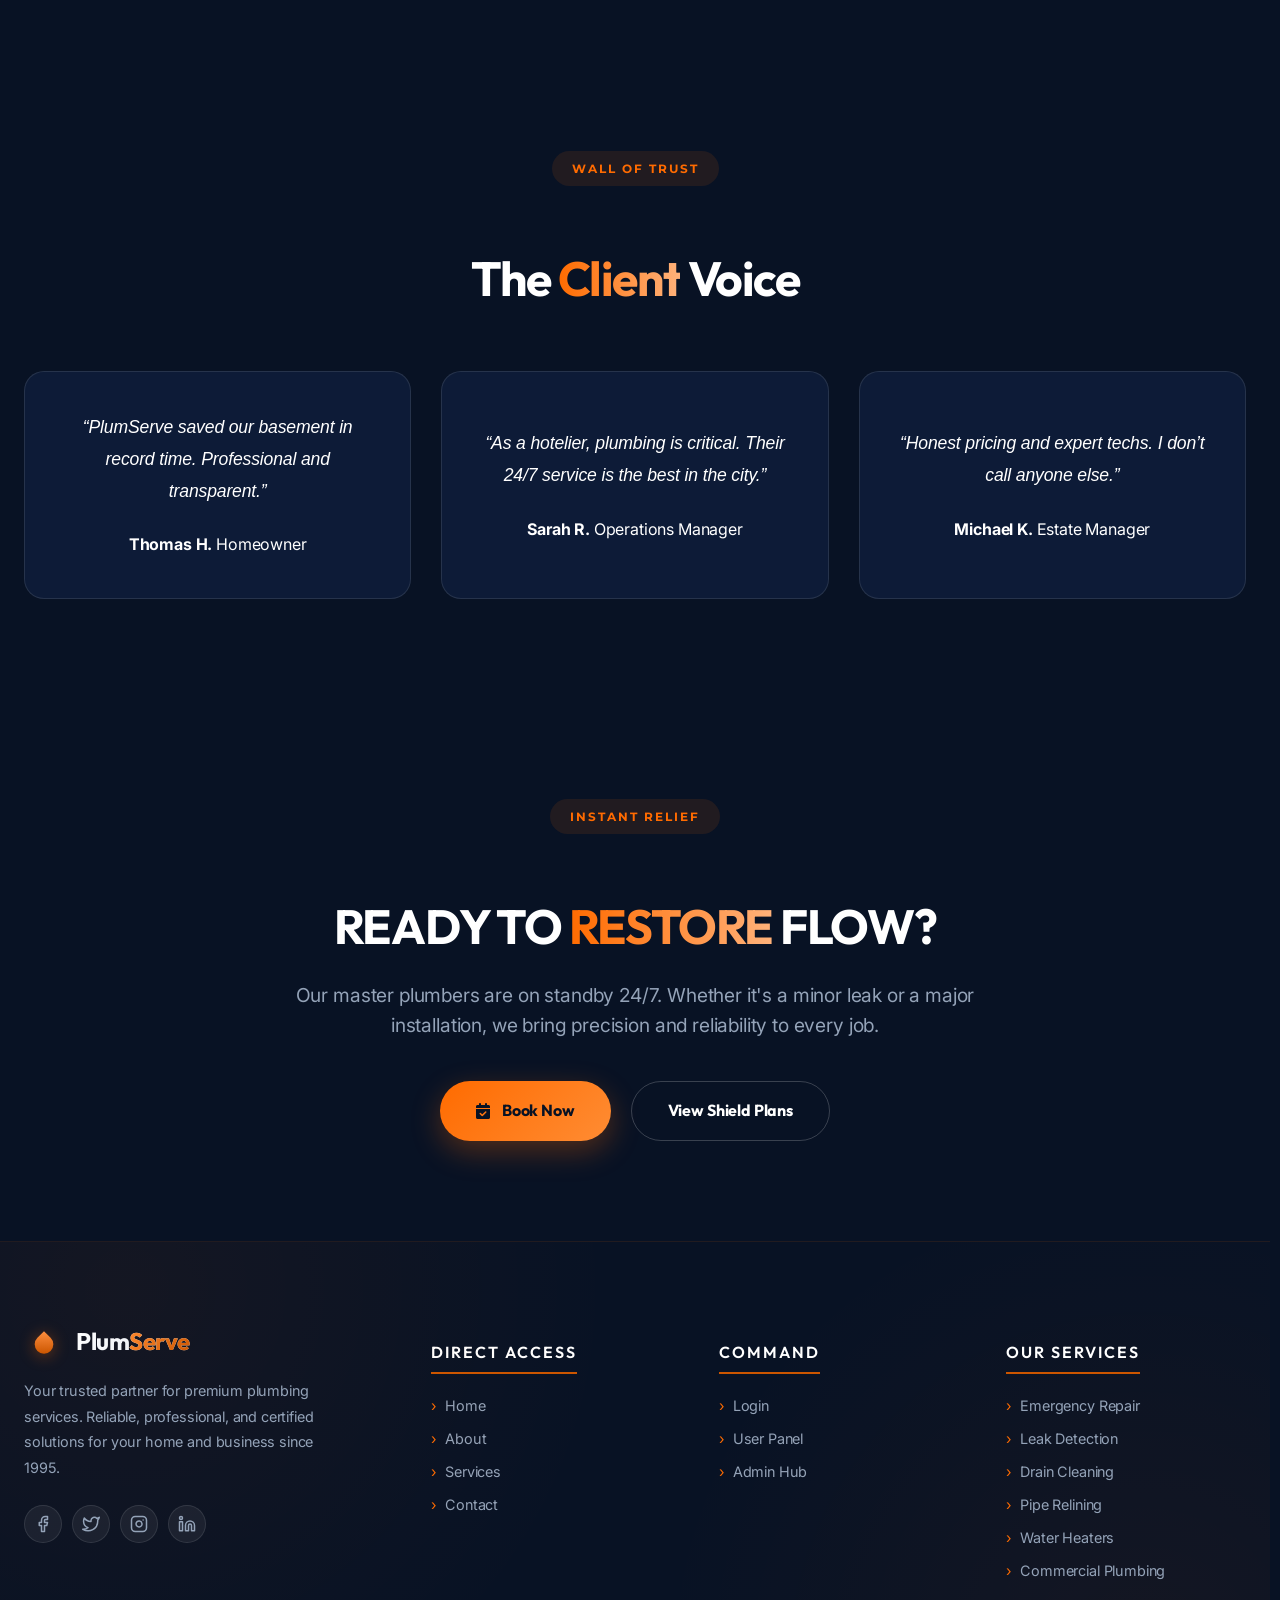
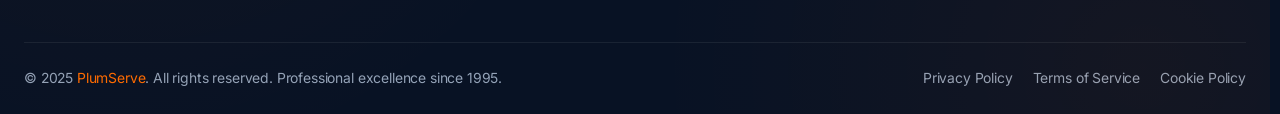
==== commit 481e44f2: "Update site files" ====
--- a/index.html
+++ b/index.html
@@ -212,6 +212,69 @@
                         </div>
                     </div>
                 </div>
+            </div>
+        </div>
+    </section>
+
+    <!-- ════════════════════════════════════════
+     SECTION: OUR CORE SERVICES
+    ════════════════════════════════════════ -->
+    <section id="homepage-services" class="section-padding alt-bg">
+        <div class="container">
+            <div class="section-header centered">
+                <span class="section-tag">Core Capabilities</span>
+                <h2 class="section-title">Our Premium <span>Services</span></h2>
+                <p class="section-desc">We offer a complete suite of professional plumbing solutions, engineered with precision and certified craftsmanship.</p>
+            </div>
+            
+            <div class="service-grid">
+                <!-- Card 1 -->
+                <a href="services.html#emergency" class="service-card reveal-scale" style="text-decoration: none; color: inherit; display: block;">
+                    <div class="service-tag">01</div>
+                    <h3 class="card-title">Emergency Repair</h3>
+                    <p class="card-desc" style="color: var(--gray);">24/7 rapid response for burst pipes, active leaks, and flooding.</p>
+                    <div class="card-glow" style="position: absolute; bottom: -50px; right: -50px; width: 100px; height: 100px; background: radial-gradient(circle, rgba(255,107,0,0.1) 0%, transparent 70%); border-radius: 50%;"></div>
+                </a>
+                
+                <!-- Card 2 -->
+                <a href="services.html#leak" class="service-card reveal reveal-delay-1" style="text-decoration: none; color: inherit; display: block;">
+                    <div class="service-tag">02</div>
+                    <h3 class="card-title">Leak Detection</h3>
+                    <p class="card-desc" style="color: var(--gray);">Non-invasive thermal imaging and acoustic sensors to locate hidden leaks.</p>
+                    <div class="card-glow" style="position: absolute; bottom: -50px; right: -50px; width: 100px; height: 100px; background: radial-gradient(circle, rgba(255,107,0,0.1) 0%, transparent 70%); border-radius: 50%;"></div>
+                </a>
+                
+                <!-- Card 3 -->
+                <a href="services.html#drain" class="service-card reveal reveal-delay-2" style="text-decoration: none; color: inherit; display: block;">
+                    <div class="service-tag">03</div>
+                    <h3 class="card-title">Drain Cleaning</h3>
+                    <p class="card-desc" style="color: var(--gray);">High-pressure hydro-jetting to clear resilient clogs and calcification.</p>
+                    <div class="card-glow" style="position: absolute; bottom: -50px; right: -50px; width: 100px; height: 100px; background: radial-gradient(circle, rgba(255,107,0,0.1) 0%, transparent 70%); border-radius: 50%;"></div>
+                </a>
+                
+                <!-- Card 4 -->
+                <a href="services.html#relining" class="service-card reveal reveal-delay-3" style="text-decoration: none; color: inherit; display: block;">
+                    <div class="service-tag">04</div>
+                    <h3 class="card-title">Pipe Relining</h3>
+                    <p class="card-desc" style="color: var(--gray);">Modern, no-dig CIPP trenchless rehabilitation to restore pipeline integrity.</p>
+                    <div class="card-glow" style="position: absolute; bottom: -50px; right: -50px; width: 100px; height: 100px; background: radial-gradient(circle, rgba(255,107,0,0.1) 0%, transparent 70%); border-radius: 50%;"></div>
+                </a>
+                
+                <!-- Card 5 -->
+                <a href="services.html#heaters" class="service-card reveal reveal-delay-4" style="text-decoration: none; color: inherit; display: block;">
+                    <div class="service-tag">05</div>
+                    <h3 class="card-title">Water Heaters</h3>
+                    <p class="card-desc" style="color: var(--gray);">High-efficiency hybrid eco-heaters and smart thermal integration.</p>
+                    <div class="card-glow" style="position: absolute; bottom: -50px; right: -50px; width: 100px; height: 100px; background: radial-gradient(circle, rgba(255,107,0,0.1) 0%, transparent 70%); border-radius: 50%;"></div>
+                </a>
+                
+                <!-- Card 6 -->
+                <a href="services.html#commercial" class="service-card reveal reveal-delay-5" style="text-decoration: none; color: inherit; display: block;">
+                    <div class="service-tag">06</div>
+                    <h3 class="card-title">Commercial Plumbing</h3>
+                    <p class="card-desc" style="color: var(--gray);">High-capacity systems engineered for industrial grids and corporate facilities.</p>
+                    <div class="card-glow" style="position: absolute; bottom: -50px; right: -50px; width: 100px; height: 100px; background: radial-gradient(circle, rgba(255,107,0,0.1) 0%, transparent 70%); border-radius: 50%;"></div>
+                </a>
             </div>
         </div>
     </section>
@@ -393,7 +456,7 @@
                         <li><a href="services.html#drain">Drain Cleaning</a></li>
                         <li><a href="services.html#relining">Pipe Relining</a></li>
                         <li><a href="services.html#heaters">Water Heaters</a></li>
-                        <li><a href="services.html#commercial">Commercial</a></li>
+                        <li><a href="services.html#commercial">Commercial Plumbing</a></li>
                     </ul>
                 </div>
 
--- a/css/style.css
+++ b/css/style.css
@@ -2718,6 +2718,8 @@
     display: flex;
     flex-direction: column;
     gap: 10px;
+    padding: 0;
+    margin: 0;
 }
 
 .footer-col ul li a {
@@ -3970,6 +3972,7 @@
 
 .service-card:hover {
     border-color: var(--gold);
+    transform: translateY(-8px);
 }
 
 .service-tag {
@@ -5647,6 +5650,7 @@
 
 .service-card:hover {
     border-color: var(--gold);
+    transform: translateY(-8px);
 }
 
 .service-tag {
@@ -8744,8 +8748,8 @@
 .form-group input,
 .form-group select,
 .form-group textarea {
-    background: rgba(255,255,255,0.04);
-    border: 1px solid rgba(255,255,255,0.1);
+    background: rgba(8, 18, 36, 0.5); /* Solid translucent dark navy background */
+    border: 1px solid rgba(255, 255, 255, 0.16); /* Brighter, highly accessible border */
     border-radius: 12px;
     padding: 14px 18px;
     color: var(--white);
@@ -8758,7 +8762,7 @@
 
 .form-group input::placeholder,
 .form-group textarea::placeholder {
-    color: rgba(148, 163, 184, 0.5);
+    color: rgba(255, 255, 255, 0.45); /* High-contrast bright gray placeholder */
 }
 
 .form-group input:focus,
@@ -9444,7 +9448,6 @@
 }
 
 /* Fix contrast in Light Mode for transparent headers and dark hero backgrounds */
-html[data-theme="light"] #header,
 html[data-theme="light"] #hero,
 html[data-theme="light"] .hero-immersive,
 html[data-theme="light"] .about-hero,
@@ -9454,14 +9457,37 @@
 html[data-theme="light"] .auth-visual-side,
 html[data-theme="light"] .cat-content,
 html[data-theme="light"] .rental-overlay {
-    /* Keep text white on dark image backgrounds */
-    color: #ffffff;
+    /* Keep immersive sections dark even in light mode */
+    background: #081224 !important;
+    color: #ffffff !important;
     --white: #ffffff;
     --off-white: #f1f5f9;
     --gray: #94a3b8;
     --navy: #081224;
     --logo-color-1: #ffffff;
     --logo-color-2: #e2e8f0;
+}
+
+/* Default transparent header contrast in Light Mode (most pages have dark heroes) */
+html[data-theme="light"] #header:not(.scrolled) {
+    color: #ffffff;
+}
+
+html[data-theme="light"] #header:not(.scrolled) .nav-link:not(.nav-signup) {
+    color: #ffffff;
+}
+
+html[data-theme="light"] #header:not(.scrolled) .logo-text {
+    --logo-color-1: #ffffff;
+    --logo-color-2: #e2e8f0;
+}
+
+html[data-theme="light"] #header:not(.scrolled) .dir-btn,
+html[data-theme="light"] #header:not(.scrolled) .theme-btn,
+html[data-theme="light"] #header:not(.scrolled) .hamburger {
+    color: #ffffff;
+    background: rgba(255, 255, 255, 0.1);
+    border: 1px solid rgba(255, 255, 255, 0.2);
 }
 
 /* Ensure text inside these dark blocks actually inherits the white color */
@@ -9477,6 +9503,23 @@
     color: inherit;
 }
 
+/* Specific button fixes for dark heroes in light mode */
+html[data-theme="light"] #hero .btn-outline,
+html[data-theme="light"] .hero-immersive .btn-outline,
+html[data-theme="light"] .about-hero .btn-outline,
+html[data-theme="light"] .services-hero .btn-outline,
+html[data-theme="light"] .contact-hero .btn-outline {
+    color: #ffffff !important;
+    border-color: rgba(255, 255, 255, 0.3) !important;
+    background: transparent !important;
+}
+
+html[data-theme="light"] #hero .btn-outline:hover,
+html[data-theme="light"] .hero-immersive .btn-outline:hover {
+    background: #ffffff !important;
+    color: #081224 !important;
+}
+
 /* Revert specific elements that need their own color (like gold tags/spans) */
 html[data-theme="light"] .hero-tag,
 html[data-theme="light"] .section-tag,
@@ -9747,3 +9790,129 @@
         grid-template-columns: 1fr !important;
     }
 }
+
+/* ============================================================
+   ACCESSIBILITY & TEXT CONTRAST ENHANCEMENTS (WCAG AA COMPLIANT)
+   ============================================================ */
+
+/* 1. Global Logo Color Fallback (Prevents default blue link fallback) */
+.logo {
+    color: var(--white);
+}
+
+/* 2. Primary Buttons Perfect Contrast (Force highly readable dark text on orange gradients) */
+.btn-primary {
+    color: #081224 !important;
+}
+.btn-primary-small {
+    color: #081224 !important;
+}
+
+/* 3. Services Page - Service Cards Text & Heading Contrast */
+.service-card .card-desc {
+    color: var(--text-muted) !important;
+    font-size: 0.95rem;
+    line-height: 1.6;
+}
+
+/* 4. Services Page - Parallax Section Paragraph Contrast */
+.services-coaching p {
+    color: var(--text-muted) !important;
+    font-size: 1.1rem;
+    line-height: 1.7;
+}
+
+/* 5. Services Page - Sewer & Drainage Rehab Section Paragraph Contrast */
+.services-rehab p {
+    color: var(--text-muted) !important;
+    font-size: 1.05rem;
+    line-height: 1.7;
+}
+
+/* 6. Light Mode Accessibility Palette Overrides (Enforces high-contrast rich burnt orange) */
+html[data-theme="light"] {
+    --primary: #c2410c; /* Tailwind Orange-700, premium and passes WCAG AA contrast (5.28:1) */
+    --primary-light: #ea580c;
+    --primary-dark: #9a3412;
+    --gold: #c2410c;
+    --gold-light: #ea580c;
+    --gold-dark: #9a3412;
+}
+
+/* 7. Premium Fixtures Showcase Overlay Styling (High Contrast & Clear Hierarchy) */
+.rental-overlay h4 {
+    color: #ffffff !important;
+    font-size: 1.25rem;
+    font-weight: 700;
+    margin-bottom: 5px;
+}
+.rental-overlay span {
+    color: #ff8c33 !important; /* Keep brilliant high-contrast light orange on dark hover overlay */
+    font-weight: 600;
+    font-size: 0.9rem;
+    text-transform: uppercase;
+    letter-spacing: 1px;
+}
+
+/* 8. Footer Responsive & Accessibility Alignment Fixes */
+.footer-grid .reveal {
+    opacity: 1 !important;
+    transform: none !important;
+    filter: none !important;
+    transition: none !important;
+}
+
+@media (max-width: 768px) {
+    .footer-grid {
+        grid-template-columns: 1fr !important;
+        gap: 32px !important;
+    }
+}
+
+/* 9. Light Mode Form & Input Accessibility Overrides */
+html[data-theme="light"] .dispatch-form-container {
+    background: #ffffff !important;
+    border: 1px solid rgba(0, 0, 0, 0.08) !important;
+    box-shadow: 0 10px 30px -10px rgba(0, 0, 0, 0.05), 0 1px 3px rgba(0, 0, 0, 0.02) !important;
+}
+
+html[data-theme="light"] .dispatch-form-container p {
+    color: #475569 !important;
+}
+
+html[data-theme="light"] .form-group label {
+    color: #334155 !important;
+}
+
+html[data-theme="light"] .form-group input,
+html[data-theme="light"] .form-group select,
+html[data-theme="light"] .form-group textarea {
+    background: #f8fafc !important;
+    border: 1px solid #cbd5e1 !important;
+    color: #0f172a !important;
+}
+
+html[data-theme="light"] .form-group input::placeholder,
+html[data-theme="light"] .form-group textarea::placeholder {
+    color: #64748b !important;
+    opacity: 1 !important;
+}
+
+html[data-theme="light"] .form-group input:focus,
+html[data-theme="light"] .form-group select:focus,
+html[data-theme="light"] .form-group textarea:focus {
+    border-color: #c2410c !important;
+    background: #ffffff !important;
+    box-shadow: 0 0 0 3px rgba(194, 65, 12, 0.1) !important;
+}
+
+html[data-theme="light"] .metric .lab {
+    color: #475569 !important;
+}
+
+html[data-theme="light"] .metric .val {
+    color: #c2410c !important;
+}
+
+
+
